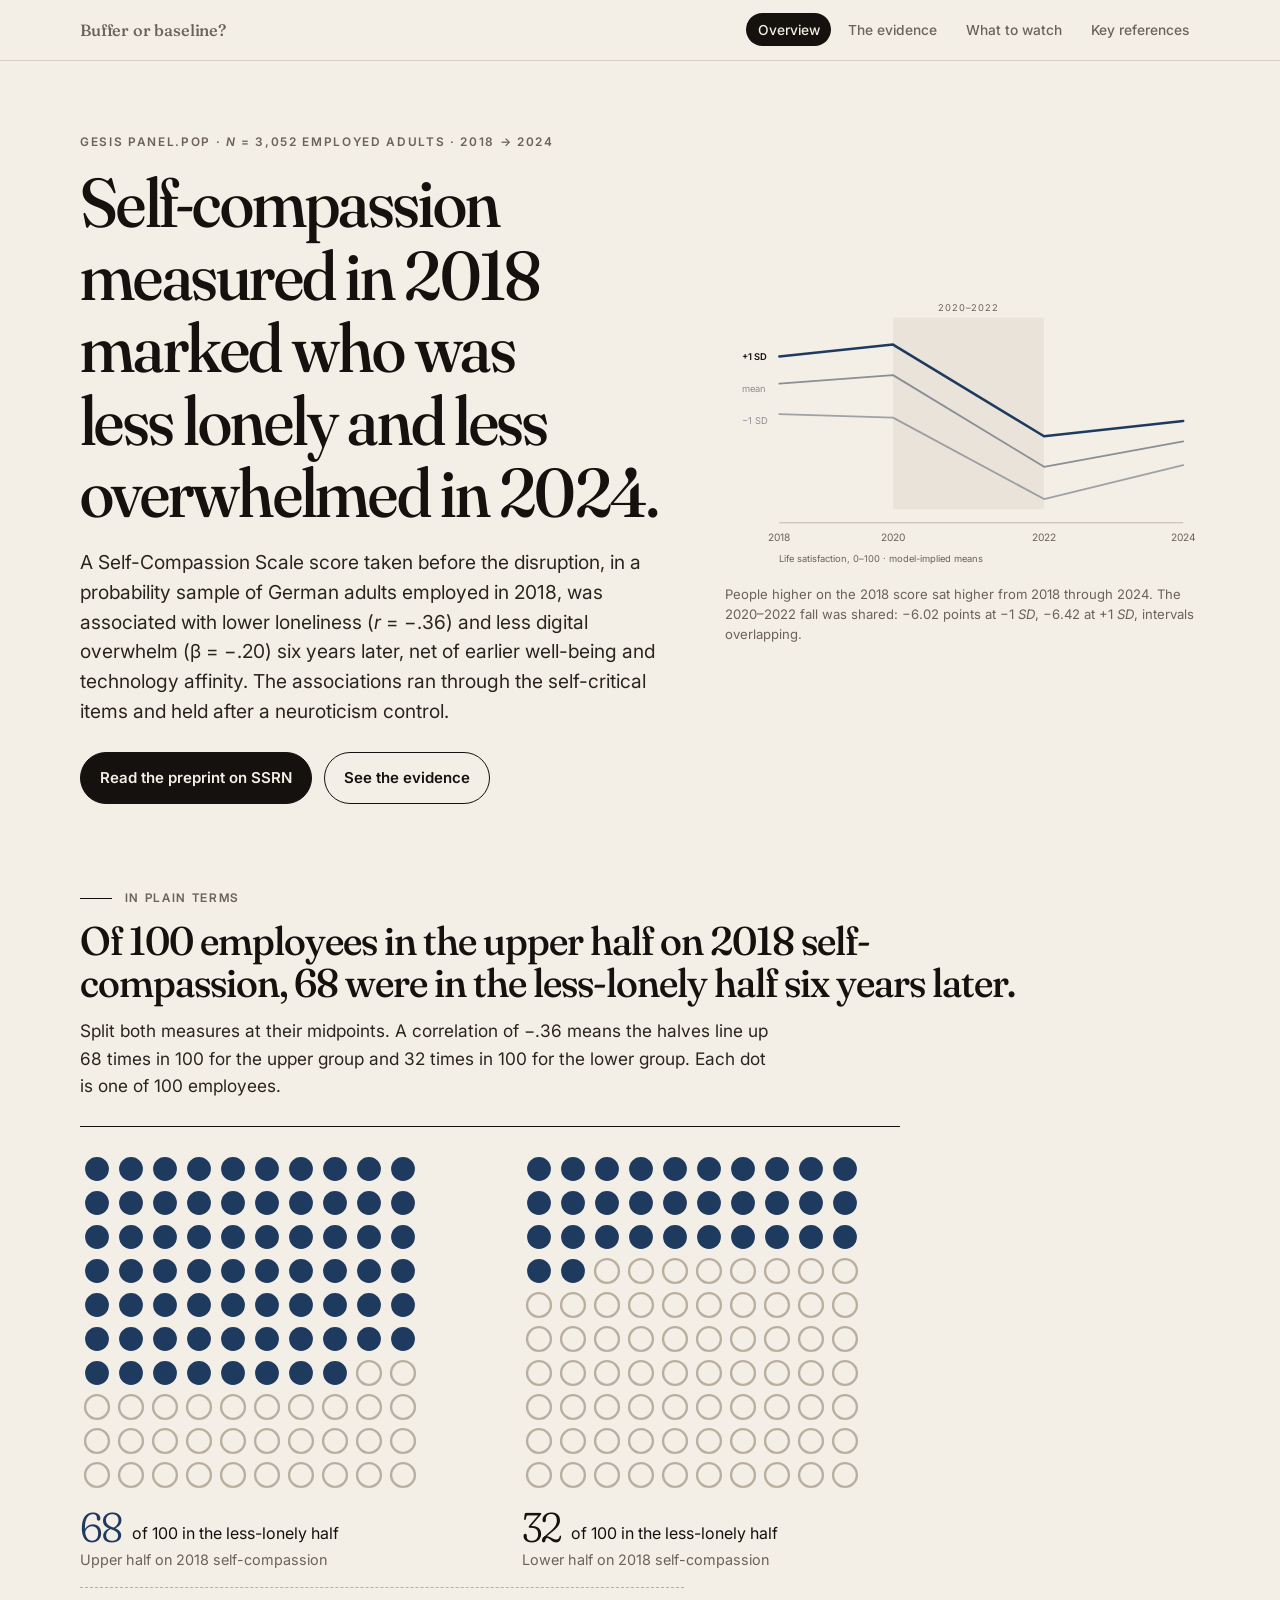
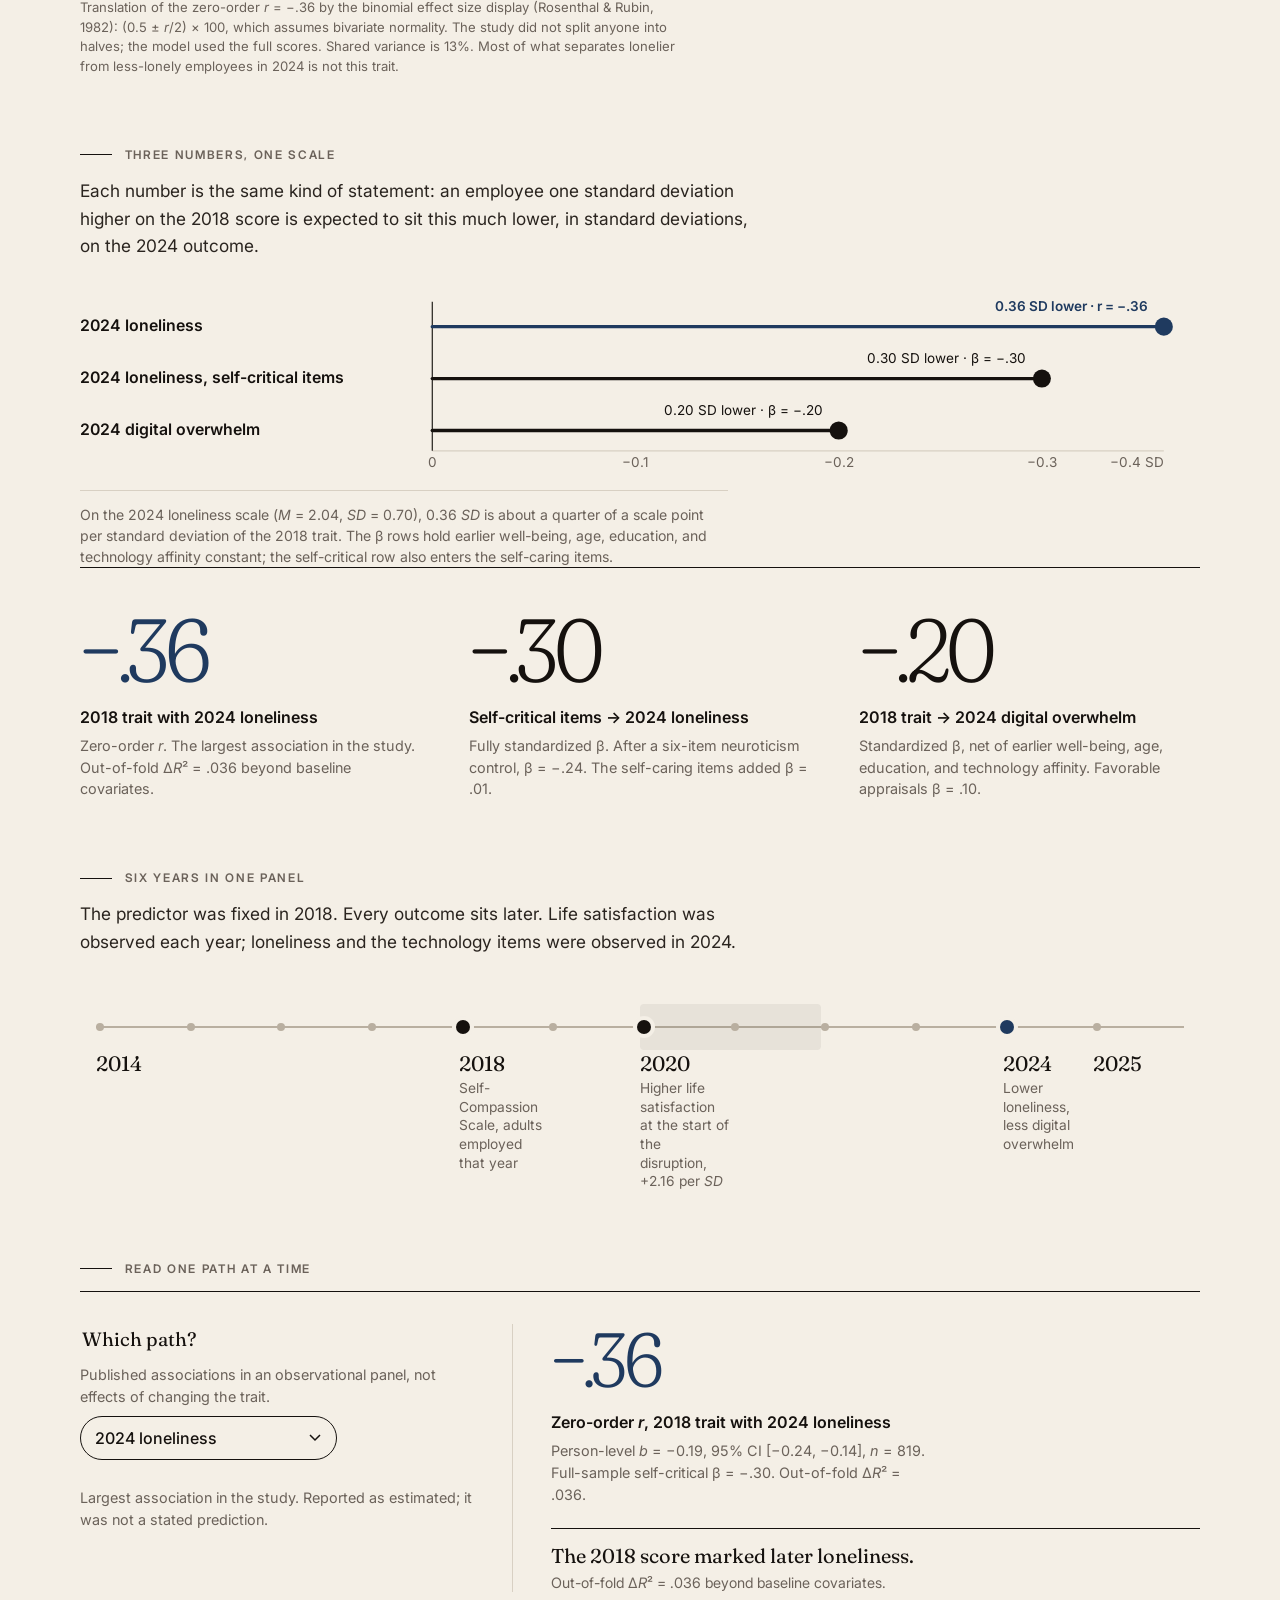
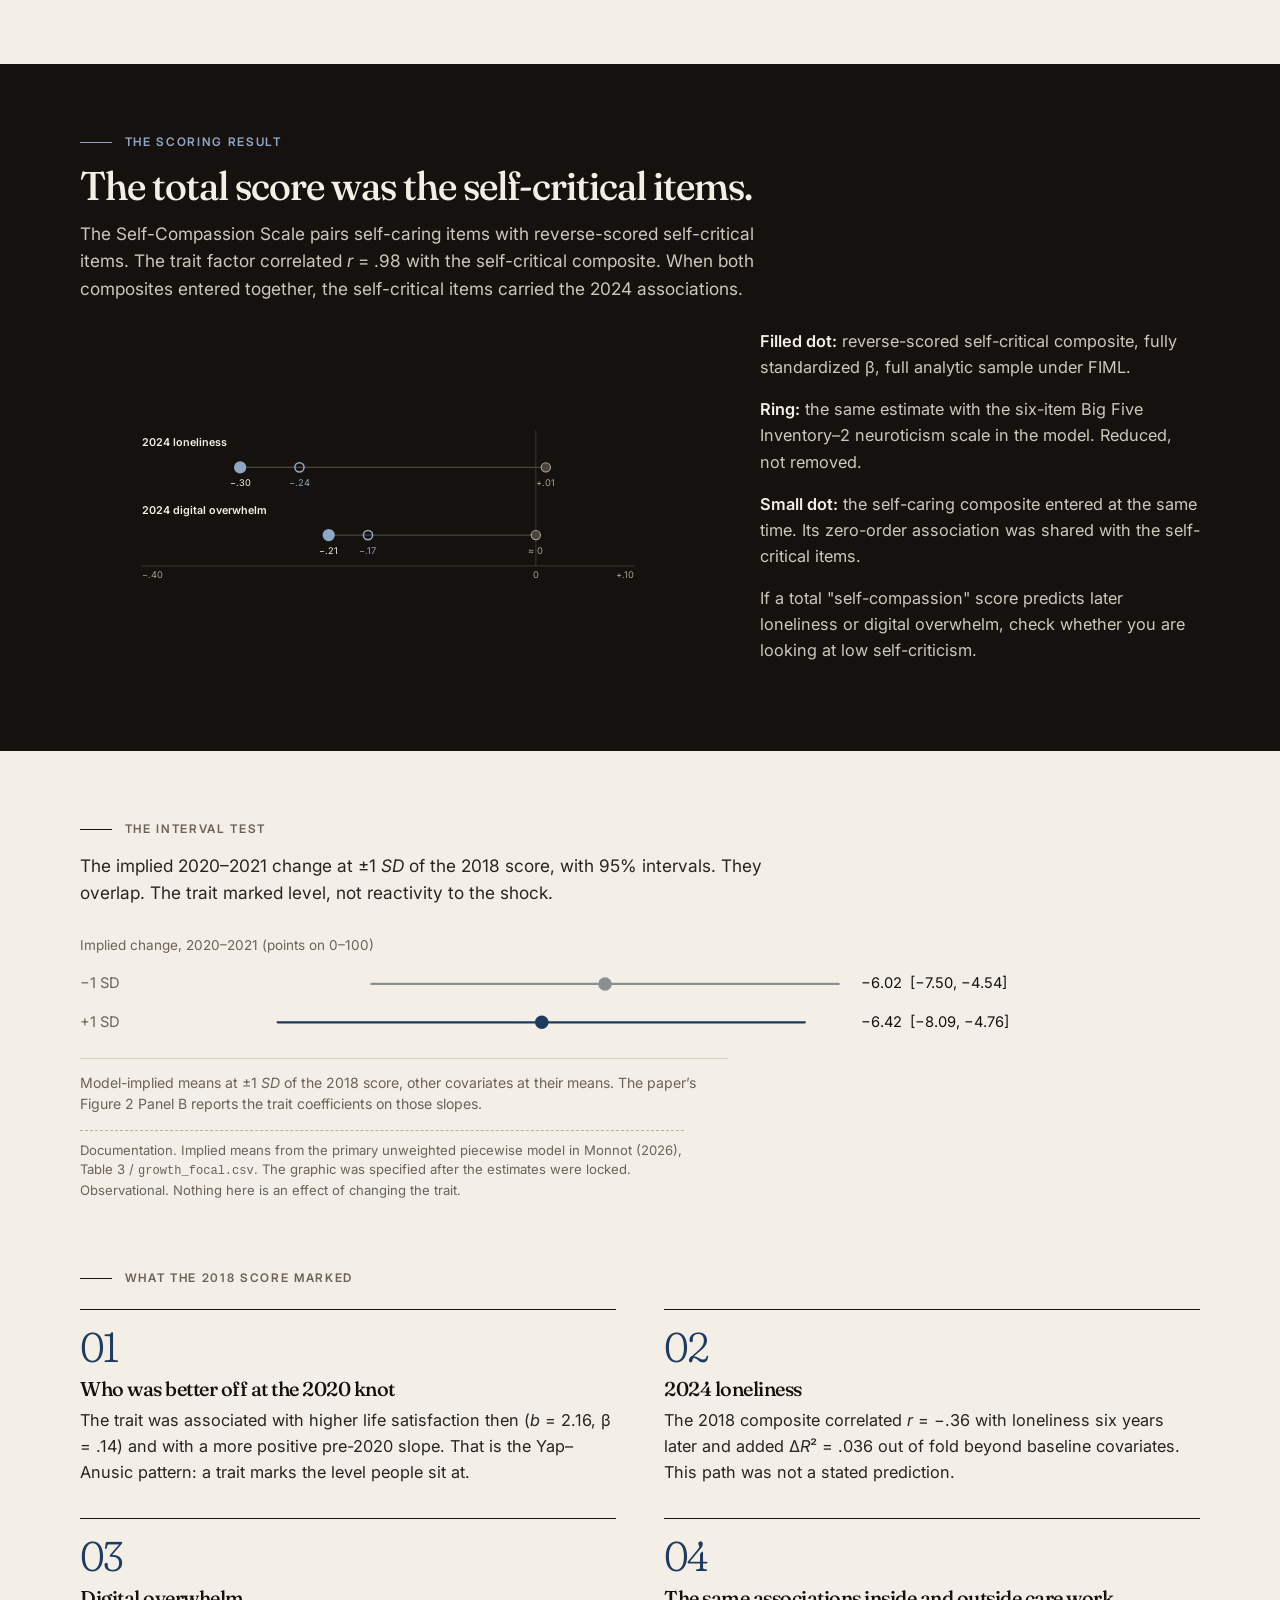
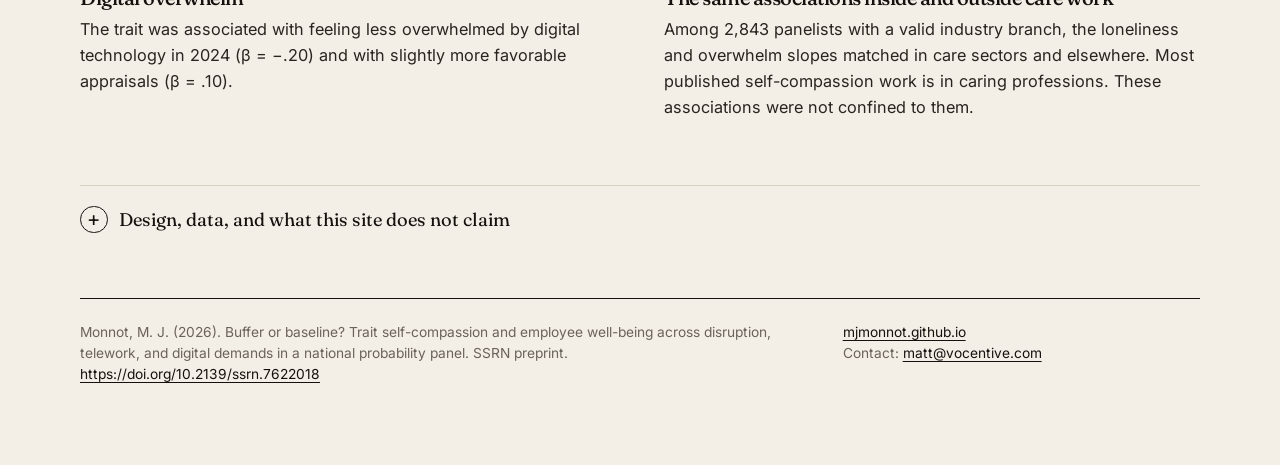
==== index.html @ 74c9c0d2 "Lay-audience coefficient block: BESD icon arrays (68/32) and expected-shift strip; mirror on LinkedI" ====
<!DOCTYPE html>
<html lang="en">
<head>
  <meta charset="utf-8">
  <meta name="viewport" content="width=device-width, initial-scale=1">
  <title>Buffer or baseline? Self-compassion in a national probability panel</title>
  <meta name="description" content="Self-compassion measured in 2018 marked lower loneliness and less digital overwhelm in 2024, carried by the self-critical items. Companion to Monnot (2026), SSRN.">
  <link rel="canonical" href="https://mjmonnot.github.io/buffer-or-baseline/">
  <meta property="og:title" content="Buffer or baseline? Self-compassion in a national probability panel">
  <meta property="og:description" content="Self-compassion measured in 2018 marked who was less lonely and less overwhelmed in 2024. N = 3,052 employed adults in the GESIS Panel.pop.">
  <meta property="og:type" content="website">
  <meta property="og:url" content="https://mjmonnot.github.io/buffer-or-baseline/">
  <meta property="og:image" content="https://mjmonnot.github.io/buffer-or-baseline/linkedin/explainer.png">
  <link rel="preconnect" href="https://fonts.googleapis.com">
  <link rel="preconnect" href="https://fonts.gstatic.com" crossorigin>
  <link href="https://fonts.googleapis.com/css2?family=Fraunces:ital,opsz,wght,SOFT,WONK@0,9..144,300..700,0..100,0..1;1,9..144,300..700,0..100,0..1&family=Inter:wght@400;500;600&display=swap" rel="stylesheet">
  <link rel="stylesheet" href="style.css">
  <script>document.documentElement.classList.add("js");</script>
</head>
<body>
<nav class="site-nav" aria-label="Site">
  <ul>
    <li class="brand"><a href="index.html">Buffer or baseline?</a></li>
    <li><a href="index.html" aria-current="page">Overview</a></li>
    <li><a href="evidence.html">The evidence</a></li>
    <li><a href="playbook.html">What to watch</a></li>
    <li><a href="references.html">Key references</a></li>
  </ul>
</nav>

<main>
  <header class="hero wrap">
    <div class="reveal">
      <p class="kicker">GESIS Panel.pop · <em>N</em> = 3,052 employed adults · 2018 → 2024</p>
      <h1>Self-compassion measured in 2018 marked who was less lonely and less overwhelmed in 2024.</h1>
      <p class="dek">A Self-Compassion Scale score taken before the disruption, in a probability sample of German adults employed in 2018, was associated with lower loneliness (<em>r</em> = −.36) and less digital overwhelm (β = −.20) six years later, net of earlier well-being and technology affinity. The associations ran through the self-critical items and held after a neuroticism control.</p>
      <div class="hero-actions">
        <a class="btn primary" href="https://papers.ssrn.com/sol3/papers.cfm?abstract_id=7622018">Read the preprint on SSRN</a>
        <a class="btn ghost" href="evidence.html">See the evidence</a>
      </div>
    </div>

    <figure class="hero-figure reveal">
      <svg class="draw" viewBox="0 0 560 330" role="img" aria-label="Life satisfaction from 2018 to 2024 at plus one SD, the mean, and minus one SD of the 2018 trait. The three paths stay apart and move together.">
        <rect x="198" y="30" width="178" height="226" fill="#15110e" opacity="0.05" rx="3"/>
        <text x="287" y="22" text-anchor="middle" font-size="11" fill="#6b625a" font-family="Inter, sans-serif" letter-spacing="1">2020–2022</text>
        <text x="20" y="80" font-size="11" fill="#15110e" font-family="Inter, sans-serif" font-weight="600">+1 SD</text>
        <text x="20" y="118" font-size="11" fill="#8a8f94" font-family="Inter, sans-serif">mean</text>
        <text x="20" y="156" font-size="11" fill="#8a8f94" font-family="Inter, sans-serif">−1 SD</text>
        <path class="trace" d="M64 76 L198 62 L376 170 L540 152" fill="none" stroke="#1f3a5f" stroke-width="3" stroke-linecap="round" stroke-linejoin="round"/>
        <path class="trace" d="M64 108 L198 98 L376 206 L540 176" fill="none" stroke="#8a8f94" stroke-width="2.2" stroke-linecap="round" stroke-linejoin="round"/>
        <path class="trace" d="M64 144 L198 148 L376 244 L540 204" fill="none" stroke="#8a8f94" stroke-width="2.2" stroke-linecap="round" stroke-linejoin="round" opacity="0.8"/>
        <line x1="64" x2="540" y1="272" y2="272" stroke="#b9afa0" stroke-width="1"/>
        <g font-size="12" fill="#6b625a" font-family="Inter, sans-serif" text-anchor="middle">
          <text x="64" y="294">2018</text>
          <text x="198" y="294">2020</text>
          <text x="376" y="294">2022</text>
          <text x="540" y="294">2024</text>
        </g>
        <text x="64" y="318" font-size="11" fill="#6b625a" font-family="Inter, sans-serif">Life satisfaction, 0–100 · model-implied means</text>
      </svg>
      <figcaption>People higher on the 2018 score sat higher from 2018 through 2024. The 2020–2022 fall was shared: −6.02 points at −1 <em>SD</em>, −6.42 at +1 <em>SD</em>, intervals overlapping.</figcaption>
    </figure>
  </header>

  <section class="wrap" aria-labelledby="plain">
    <h2 class="section-label" id="plain">In plain terms</h2>
    <h2>Of 100 employees in the upper half on 2018 self-compassion, 68 were in the less-lonely half six years later.</h2>
    <p class="section-intro">Split both measures at their midpoints. A correlation of −.36 means the halves line up 68 times in 100 for the upper group and 32 times in 100 for the lower group. Each dot is one of 100 employees.</p>
    <div class="arrays reveal">
      <figure class="icon-figure">
        <div class="icon-array" data-filled="68" data-label="upper half on 2018 self-compassion" role="img" aria-label="100 dots, 68 filled: of 100 employees in the upper half on 2018 self-compassion, 68 were in the less-lonely half in 2024."></div>
        <figcaption><span class="count held">68</span> of 100 in the less-lonely half<br><span class="who">Upper half on 2018 self-compassion</span></figcaption>
      </figure>
      <figure class="icon-figure">
        <div class="icon-array" data-filled="32" data-label="lower half on 2018 self-compassion" role="img" aria-label="100 dots, 32 filled: of 100 employees in the lower half on 2018 self-compassion, 32 were in the less-lonely half in 2024."></div>
        <figcaption><span class="count">32</span> of 100 in the less-lonely half<br><span class="who">Lower half on 2018 self-compassion</span></figcaption>
      </figure>
      <noscript><p class="section-intro">Upper half: 68 of 100 in the less-lonely half. Lower half: 32 of 100.</p></noscript>
    </div>
    <p class="doc-box">Translation of the zero-order <em>r</em> = −.36 by the binomial effect size display (Rosenthal &amp; Rubin, 1982): (0.5 ± <em>r</em>/2) × 100, which assumes bivariate normality. The study did not split anyone into halves; the model used the full scores. Shared variance is 13%. Most of what separates lonelier from less-lonely employees in 2024 is not this trait.</p>
  </section>

  <section class="wrap" aria-labelledby="glance">
    <h2 class="section-label" id="glance">Three numbers, one scale</h2>
    <p class="section-intro">Each number is the same kind of statement: an employee one standard deviation higher on the 2018 score is expected to sit this much lower, in standard deviations, on the 2024 outcome.</p>
    <figure class="drawn shift reveal">
      <svg viewBox="0 0 992 170" role="img" aria-label="Expected shift in the 2024 outcome per one standard deviation higher on the 2018 score. Loneliness 0.36 SD lower; loneliness via self-critical items 0.30 SD lower; digital overwhelm 0.20 SD lower.">
        <g font-family="Inter, sans-serif" font-size="12" fill="#6b625a">
          <text x="312" y="160" text-anchor="middle">0</text>
          <text x="492" y="160" text-anchor="middle">−0.1</text>
          <text x="672" y="160" text-anchor="middle">−0.2</text>
          <text x="852" y="160" text-anchor="middle">−0.3</text>
          <text x="960" y="160" text-anchor="end">−0.4 SD</text>
        </g>
        <line x1="312" x2="960" y1="146" y2="146" stroke="#d8d0c3" stroke-width="1"/>
        <line x1="312" x2="312" y1="14" y2="146" stroke="#15110e" stroke-width="1"/>

        <text x="0" y="40" font-family="Inter, sans-serif" font-size="14" fill="#15110e" font-weight="600">2024 loneliness</text>
        <line x1="312" x2="960" y1="36" y2="36" stroke="#1f3a5f" stroke-width="3" stroke-linecap="round"/>
        <circle cx="960" cy="36" r="8" fill="#1f3a5f"/>
        <text x="946" y="22" text-anchor="end" font-family="Inter, sans-serif" font-size="12" fill="#1f3a5f" font-weight="600">0.36 SD lower · r = −.36</text>

        <text x="0" y="86" font-family="Inter, sans-serif" font-size="14" fill="#15110e" font-weight="600">2024 loneliness, self-critical items</text>
        <line x1="312" x2="852" y1="82" y2="82" stroke="#15110e" stroke-width="3" stroke-linecap="round"/>
        <circle cx="852" cy="82" r="8" fill="#15110e"/>
        <text x="838" y="68" text-anchor="end" font-family="Inter, sans-serif" font-size="12" fill="#15110e">0.30 SD lower · β = −.30</text>

        <text x="0" y="132" font-family="Inter, sans-serif" font-size="14" fill="#15110e" font-weight="600">2024 digital overwhelm</text>
        <line x1="312" x2="672" y1="128" y2="128" stroke="#15110e" stroke-width="3" stroke-linecap="round"/>
        <circle cx="672" cy="128" r="8" fill="#15110e"/>
        <text x="658" y="114" text-anchor="end" font-family="Inter, sans-serif" font-size="12" fill="#15110e">0.20 SD lower · β = −.20</text>
      </svg>
      <figcaption>On the 2024 loneliness scale (<em>M</em> = 2.04, <em>SD</em> = 0.70), 0.36 <em>SD</em> is about a quarter of a scale point per standard deviation of the 2018 trait. The β rows hold earlier well-being, age, education, and technology affinity constant; the self-critical row also enters the self-caring items.</figcaption>
    </figure>
    <div class="numbers">
      <div class="reveal">
        <span class="big held">−.36</span>
        <span class="number-label">2018 trait with 2024 loneliness</span>
        <span class="number-sub">Zero-order <em>r</em>. The largest association in the study. Out-of-fold Δ<em>R</em>² = .036 beyond baseline covariates.</span>
      </div>
      <div class="reveal">
        <span class="big">−.30</span>
        <span class="number-label">Self-critical items → 2024 loneliness</span>
        <span class="number-sub">Fully standardized β. After a six-item neuroticism control, β = −.24. The self-caring items added β = .01.</span>
      </div>
      <div class="reveal">
        <span class="big">−.20</span>
        <span class="number-label">2018 trait → 2024 digital overwhelm</span>
        <span class="number-sub">Standardized β, net of earlier well-being, age, education, and technology affinity. Favorable appraisals β = .10.</span>
      </div>
    </div>
  </section>

  <section class="wrap" aria-labelledby="when">
    <h2 class="section-label" id="when">Six years in one panel</h2>
    <p class="section-intro">The predictor was fixed in 2018. Every outcome sits later. Life satisfaction was observed each year; loneliness and the technology items were observed in 2024.</p>
    <div class="timeline reveal">
      <div class="timeline-track"><span class="band" aria-hidden="true"></span></div>
      <div class="timeline-marks">
        <div class="mark"><span class="yr sans">2014</span></div>
        <div class="mark"></div>
        <div class="mark"></div>
        <div class="mark"></div>
        <div class="mark key"><span class="yr">2018</span><span class="what">Self-Compassion Scale, adults employed that year</span></div>
        <div class="mark"></div>
        <div class="mark key"><span class="yr">2020</span><span class="what">Higher life satisfaction at the start of the disruption, +2.16 per <em>SD</em></span></div>
        <div class="mark"></div>
        <div class="mark"></div>
        <div class="mark"></div>
        <div class="mark key held"><span class="yr">2024</span><span class="what">Lower loneliness, less digital overwhelm</span></div>
        <div class="mark"><span class="yr sans">2025</span></div>
      </div>
    </div>
  </section>

  <section class="wrap" aria-labelledby="explorer">
    <h2 class="section-label" id="explorer">Read one path at a time</h2>
    <div class="calc">
      <div class="reveal">
        <fieldset>
          <legend>Which path?</legend>
          <label class="control-note" for="path-select">Published associations in an observational panel, not effects of changing the trait.</label>
          <select id="path-select" aria-label="Path">
            <option value="lone" selected>2024 loneliness</option>
            <option value="over">2024 digital overwhelm</option>
            <option value="level">2020 life-satisfaction level</option>
          </select>
          <p class="control-note" id="path-note">Largest association in the study. Reported as estimated; it was not a stated prediction.</p>
        </fieldset>
      </div>
      <div class="results reveal">
        <span class="big held" id="path-value">−.36</span>
        <span class="number-label" id="path-label">Zero-order <em>r</em>, 2018 trait with 2024 loneliness</span>
        <span class="number-sub" id="path-sub">Person-level <em>b</em> = −0.19, 95% CI [−0.24, −0.14], <em>n</em> = 819. Full-sample self-critical β = −.30. Out-of-fold Δ<em>R</em>² = .036.</span>
        <div class="note-line">
          <p id="path-verdict">The 2018 score marked later loneliness.</p>
          <p class="note-sub" id="path-bf">Out-of-fold Δ<em>R</em>² = .036 beyond baseline covariates.</p>
        </div>
      </div>
    </div>
  </section>

  <section class="inverted" aria-labelledby="scoring">
    <div class="wrap">
      <h2 class="section-label" id="scoring">The scoring result</h2>
      <h2>The total score was the self-critical items.</h2>
      <p class="section-intro">The Self-Compassion Scale pairs self-caring items with reverse-scored self-critical items. The trait factor correlated <em>r</em> = .98 with the self-critical composite. When both composites entered together, the self-critical items carried the 2024 associations.</p>
      <div class="compare">
        <svg class="reveal" viewBox="0 0 800 230" role="img" aria-label="Dot plot. For 2024 loneliness, the self-critical composite is at minus point three zero and the self-caring composite at plus point zero one. For digital overwhelm, self-critical is at minus point two one and self-caring near zero. Neuroticism-adjusted estimates are minus point two four and minus point one seven.">
          <g font-family="Inter, sans-serif" font-size="12" fill="#a89f93">
            <text x="80" y="212">−.40</text>
            <text x="592" y="212" text-anchor="middle">0</text>
            <text x="720" y="212" text-anchor="end">+.10</text>
          </g>
          <line x1="592" x2="592" y1="20" y2="196" stroke="#4a443d" stroke-width="1"/>
          <line x1="80" x2="720" y1="196" y2="196" stroke="#4a443d" stroke-width="1"/>

          <text x="80" y="40" font-family="Inter, sans-serif" font-size="14" fill="#f4efe6" font-weight="600">2024 loneliness</text>
          <line x1="208" x2="605" y1="68" y2="68" stroke="#4a443d" stroke-width="1.5"/>
          <circle cx="285" cy="68" r="6" fill="none" stroke="#8fa6c4" stroke-width="2"/>
          <circle cx="208" cy="68" r="8" fill="#8fa6c4"/>
          <circle cx="605" cy="68" r="6" fill="#4a443d" stroke="#a89f93" stroke-width="1.5"/>
          <text x="208" y="92" text-anchor="middle" font-family="Inter, sans-serif" font-size="12" fill="#f4efe6">−.30</text>
          <text x="285" y="92" text-anchor="middle" font-family="Inter, sans-serif" font-size="12" fill="#8fa6c4">−.24</text>
          <text x="605" y="92" text-anchor="middle" font-family="Inter, sans-serif" font-size="12" fill="#a89f93">+.01</text>

          <text x="80" y="128" font-family="Inter, sans-serif" font-size="14" fill="#f4efe6" font-weight="600">2024 digital overwhelm</text>
          <line x1="323" x2="592" y1="156" y2="156" stroke="#4a443d" stroke-width="1.5"/>
          <circle cx="374" cy="156" r="6" fill="none" stroke="#8fa6c4" stroke-width="2"/>
          <circle cx="323" cy="156" r="8" fill="#8fa6c4"/>
          <circle cx="592" cy="156" r="6" fill="#4a443d" stroke="#a89f93" stroke-width="1.5"/>
          <text x="323" y="180" text-anchor="middle" font-family="Inter, sans-serif" font-size="12" fill="#f4efe6">−.21</text>
          <text x="374" y="180" text-anchor="middle" font-family="Inter, sans-serif" font-size="12" fill="#8fa6c4">−.17</text>
          <text x="592" y="180" text-anchor="middle" font-family="Inter, sans-serif" font-size="12" fill="#a89f93">≈ 0</text>
        </svg>
        <div class="side reveal">
          <p><strong>Filled dot:</strong> reverse-scored self-critical composite, fully standardized β, full analytic sample under FIML.</p>
          <p><strong>Ring:</strong> the same estimate with the six-item Big Five Inventory–2 neuroticism scale in the model. Reduced, not removed.</p>
          <p><strong>Small dot:</strong> the self-caring composite entered at the same time. Its zero-order association was shared with the self-critical items.</p>
          <p>If a total "self-compassion" score predicts later loneliness or digital overwhelm, check whether you are looking at low self-criticism.</p>
        </div>
      </div>
    </div>
  </section>

  <section class="wrap" aria-labelledby="fig2">
    <h2 class="section-label" id="fig2">The interval test</h2>
    <p class="section-intro">The implied 2020–2021 change at ±1 <em>SD</em> of the 2018 score, with 95% intervals. They overlap. The trait marked level, not reactivity to the shock.</p>
    <figure class="drawn reveal">
      <svg viewBox="0 0 992 100" role="img" aria-label="Implied 2020 to 2021 change with 95 percent intervals at minus and plus one SD. The intervals overlap.">
        <text x="0" y="16" font-size="12" fill="#6b625a" font-family="Inter, sans-serif">Implied change, 2020–2021 (points on 0–100)</text>
        <text x="0" y="50" font-size="13" fill="#6b625a" font-family="Inter, sans-serif">−1 SD</text>
        <line x1="258" x2="672" y1="46" y2="46" stroke="#8a8f94" stroke-width="2" stroke-linecap="round"/>
        <circle cx="465" cy="46" r="6" fill="#8a8f94"/>
        <text x="692" y="50" font-size="13" fill="#15110e" font-family="Inter, sans-serif">−6.02 &nbsp;[−7.50, −4.54]</text>
        <text x="0" y="84" font-size="13" fill="#6b625a" font-family="Inter, sans-serif">+1 SD</text>
        <line x1="175" x2="642" y1="80" y2="80" stroke="#1f3a5f" stroke-width="2" stroke-linecap="round"/>
        <circle cx="409" cy="80" r="6" fill="#1f3a5f"/>
        <text x="692" y="84" font-size="13" fill="#15110e" font-family="Inter, sans-serif">−6.42 &nbsp;[−8.09, −4.76]</text>
      </svg>
      <figcaption>Model-implied means at ±1 <em>SD</em> of the 2018 score, other covariates at their means. The paper’s Figure 2 Panel B reports the trait coefficients on those slopes.</figcaption>
    </figure>
    <p class="doc-box">Documentation. Implied means from the primary unweighted piecewise model in Monnot (2026), Table 3 / <code>growth_focal.csv</code>. The graphic was specified after the estimates were locked. Observational. Nothing here is an effect of changing the trait.</p>
  </section>

  <section class="wrap" aria-labelledby="found">
    <h2 class="section-label" id="found">What the 2018 score marked</h2>
    <div class="found">
      <article class="reveal">
        <span class="ordinal">01</span>
        <h3>Who was better off at the 2020 knot</h3>
        <p>The trait was associated with higher life satisfaction then (<em>b</em> = 2.16, β = .14) and with a more positive pre-2020 slope. That is the Yap–Anusic pattern: a trait marks the level people sit at.</p>
      </article>
      <article class="reveal">
        <span class="ordinal">02</span>
        <h3>2024 loneliness</h3>
        <p>The 2018 composite correlated <em>r</em> = −.36 with loneliness six years later and added Δ<em>R</em>² = .036 out of fold beyond baseline covariates. This path was not a stated prediction.</p>
      </article>
      <article class="reveal">
        <span class="ordinal">03</span>
        <h3>Digital overwhelm</h3>
        <p>The trait was associated with feeling less overwhelmed by digital technology in 2024 (β = −.20) and with slightly more favorable appraisals (β = .10).</p>
      </article>
      <article class="reveal">
        <span class="ordinal">04</span>
        <h3>The same associations inside and outside care work</h3>
        <p>Among 2,843 panelists with a valid industry branch, the loneliness and overwhelm slopes matched in care sectors and elsewhere. Most published self-compassion work is in caring professions. These associations were not confined to them.</p>
      </article>
    </div>
  </section>

  <div class="wrap">
    <details class="model-notes">
      <summary>Design, data, and what this site does not claim</summary>
      <ul>
        <li>GESIS Panel.pop Standard Edition, ZA5665, Version 62.0.0. Probability-based mixed-mode panel of German-speaking adults. Secondary analysis under a scientific-use agreement that prohibits redistribution of microdata. No respondent-level data are hosted here; every number is a published aggregate.</li>
        <li>Analytic sample: adults employed in 2018 with a 2018 Self-Compassion Scale–Short Form score, <em>N</em> = 3,052. Piecewise growth, random-slope multilevel, and multivariate outcome models under full-information maximum likelihood. Bayes factors and repeated nested cross-validation were added at the reporting stage.</li>
        <li>The design is observational. Self-compassion was not manipulated. Language of resources and buffering names the hypothesized mechanism, not an established one.</li>
        <li>The sample is more educated than the German population, as an employed subsample would be, and it covers one country’s disruption and telework mandates. Migration background and ethnicity were not modeled.</li>
        <li>Life satisfaction changed response format in 2021; loneliness anchors changed between 2020 and 2024. Those magnitudes are not interchangeable.</li>
        <li>No intervention is evaluated. Whether reducing self-criticism would change later loneliness or digital overwhelm has not been tested.</li>
      </ul>
    </details>

    <footer>
      <p>Monnot, M. J. (2026). Buffer or baseline? Trait self-compassion and employee well-being across disruption, telework, and digital demands in a national probability panel. SSRN preprint. <a href="https://doi.org/10.2139/ssrn.7622018">https://doi.org/10.2139/ssrn.7622018</a></p>
      <p><a href="https://mjmonnot.github.io/">mjmonnot.github.io</a><br>Contact: <a href="mailto:matt@vocentive.com">matt@vocentive.com</a></p>
    </footer>
  </div>
</main>
<script src="app.js"></script>
</body>
</html>
---- style.css ----
:root {
  --paper: #f4efe6;
  --paper-2: #ebe4d7;
  --ink: #15110e;
  --ink-2: #2a241f;
  --muted: #6b625a;
  --rule: #d8d0c3;
  --rule-strong: #b9afa0;
  --navy: #1f3a5f;
  --navy-soft: #8fa6c4;
  --grey: #8a8f94;
  --wrap: 1120px;
  --display: "Fraunces", "Source Serif 4", Georgia, serif;
  --ui: "Inter", "Source Sans 3", system-ui, sans-serif;
}

* { box-sizing: border-box; }

html { scroll-behavior: smooth; }

body {
  margin: 0;
  background: var(--paper);
  color: var(--ink);
  font-family: var(--ui);
  font-size: 1.02rem;
  line-height: 1.6;
  -webkit-font-smoothing: antialiased;
}

a { color: inherit; text-decoration-thickness: 1px; text-underline-offset: 3px; }

em { font-style: italic; }
code { font-family: ui-monospace, "Cascadia Mono", Consolas, monospace; font-size: 0.92em; }

main { padding: 0 0 5rem; }

.wrap {
  width: min(var(--wrap), calc(100% - 2.8rem));
  margin: 0 auto;
}

/* ---------- navigation ---------- */

.site-nav {
  position: sticky;
  top: 0;
  z-index: 10;
  background: rgba(244, 239, 230, 0.86);
  backdrop-filter: blur(10px);
  -webkit-backdrop-filter: blur(10px);
  border-bottom: 1px solid var(--rule);
}

.site-nav ul {
  width: min(var(--wrap), calc(100% - 2.8rem));
  margin: 0 auto;
  padding: 0.75rem 0;
  list-style: none;
  display: flex;
  flex-wrap: wrap;
  align-items: center;
  gap: 0.2rem 0.4rem;
  font-size: 0.86rem;
}

.site-nav li.brand {
  margin-right: auto;
  font-family: var(--display);
  font-variation-settings: "opsz" 14, "SOFT" 30;
  font-weight: 600;
  font-size: 1.02rem;
  letter-spacing: -0.01em;
}

.site-nav li.brand a { text-decoration: none; padding: 0.3rem 0; }

.site-nav a {
  display: block;
  padding: 0.35rem 0.7rem;
  color: var(--muted);
  text-decoration: none;
  font-weight: 500;
  border-radius: 999px;
  transition: color 0.2s, background 0.2s;
}

.site-nav a:hover { color: var(--ink); background: var(--paper-2); }
.site-nav a[aria-current="page"] { color: var(--paper); background: var(--ink); }

/* ---------- type ---------- */

.kicker {
  font-size: 0.74rem;
  font-weight: 600;
  letter-spacing: 0.14em;
  text-transform: uppercase;
  color: var(--muted);
  margin: 0 0 0.9rem;
}

h1, h2, h3 {
  font-family: var(--display);
  color: var(--ink);
  line-height: 1.05;
  letter-spacing: -0.025em;
  font-weight: 500;
  margin: 0;
}

h1 {
  font-size: clamp(2.4rem, 5.4vw, 4.4rem);
  font-variation-settings: "opsz" 144, "SOFT" 40, "WONK" 1;
  margin: 0 0 1.2rem;
  text-wrap: balance;
}

h2 {
  font-size: clamp(1.7rem, 3.2vw, 2.5rem);
  font-variation-settings: "opsz" 72, "SOFT" 30;
  margin: 0 0 0.8rem;
  text-wrap: balance;
}

h3 {
  font-size: 1.25rem;
  font-variation-settings: "opsz" 24, "SOFT" 20;
  line-height: 1.2;
  margin: 0 0 0.4rem;
}

.dek {
  font-size: clamp(1.08rem, 1.5vw, 1.25rem);
  line-height: 1.55;
  color: var(--ink-2);
  max-width: 36em;
  margin: 0 0 1.4rem;
}

.rule {
  height: 1px;
  width: 4.2rem;
  background: var(--ink);
  border: 0;
  margin: 0 0 1.4rem;
}

.section-label {
  font-family: var(--ui);
  font-size: 0.74rem;
  font-weight: 600;
  letter-spacing: 0.14em;
  text-transform: uppercase;
  color: var(--muted);
  margin: 0 0 1rem;
  display: flex;
  align-items: center;
  gap: 0.8rem;
  letter-spacing: 0.14em;
}

.section-label::before {
  content: "";
  width: 2rem;
  height: 1px;
  background: var(--ink);
}

.section-intro {
  max-width: 40em;
  margin: 0 0 1.6rem;
  font-size: 1.08rem;
  color: var(--ink-2);
}

section { padding: 4.5rem 0 0; }

/* ---------- masthead (secondary pages) ---------- */

.masthead { padding: 4rem 0 1rem; }

/* ---------- hero (overview) ---------- */

.hero {
  padding: 4.5rem 0 1rem;
  display: grid;
  grid-template-columns: minmax(0, 11fr) minmax(0, 9fr);
  gap: 3rem 4rem;
  align-items: center;
}

@media (max-width: 900px) {
  .hero { grid-template-columns: 1fr; gap: 2.4rem; padding-top: 3rem; }
}

.hero .dek { margin-bottom: 1.6rem; }

.hero-actions { display: flex; flex-wrap: wrap; gap: 0.7rem; align-items: center; }

.btn {
  display: inline-flex;
  align-items: center;
  gap: 0.5rem;
  padding: 0.8rem 1.2rem;
  border-radius: 999px;
  font-weight: 600;
  font-size: 0.94rem;
  text-decoration: none;
  border: 1px solid var(--ink);
  transition: transform 0.2s, background 0.2s, color 0.2s;
}

.btn.primary { background: var(--ink); color: var(--paper); }
.btn.primary:hover { background: var(--navy); border-color: var(--navy); color: #fff; }
.btn.ghost { color: var(--ink); background: transparent; }
.btn.ghost:hover { background: var(--paper-2); }
.btn:hover { transform: translateY(-1px); }

.hero-figure {
  margin: 0;
  position: relative;
}

.hero-figure svg {
  width: 100%;
  height: auto;
  display: block;
  overflow: visible;
}

.hero-figure figcaption {
  font-size: 0.82rem;
  color: var(--muted);
  margin-top: 0.8rem;
  line-height: 1.5;
}

.sans { font-family: var(--ui); }

/* path draw-on */
.draw path.trace {
  stroke-dasharray: 1400;
  stroke-dashoffset: 1400;
}

.in .draw path.trace {
  animation: draw 1.6s cubic-bezier(0.2, 0.7, 0.2, 1) forwards;
}

.in .draw path.trace:nth-of-type(2) { animation-delay: 0.15s; }
.in .draw path.trace:nth-of-type(3) { animation-delay: 0.3s; }

@keyframes draw { to { stroke-dashoffset: 0; } }

/* ---------- big numbers ---------- */

.numbers {
  display: grid;
  grid-template-columns: repeat(3, 1fr);
  gap: 2rem 3rem;
  padding-top: 2.4rem;
  border-top: 1px solid var(--ink);
}

@media (max-width: 760px) { .numbers { grid-template-columns: 1fr; gap: 2rem; } }

.big {
  display: block;
  font-family: var(--display);
  font-variation-settings: "opsz" 144, "SOFT" 100;
  font-weight: 300;
  font-size: clamp(3.6rem, 7vw, 6rem);
  line-height: 0.95;
  letter-spacing: -0.05em;
  font-variant-numeric: tabular-nums;
  color: var(--ink);
}

.big.held { color: var(--navy); }

.number-label {
  display: block;
  margin-top: 0.8rem;
  font-weight: 600;
  font-size: 1rem;
}

.number-sub {
  display: block;
  margin-top: 0.3rem;
  font-size: 0.9rem;
  color: var(--muted);
  max-width: 26em;
  line-height: 1.5;
}

/* ---------- icon arrays ---------- */

.arrays {
  display: grid;
  grid-template-columns: repeat(2, minmax(0, 1fr));
  gap: 2rem 4rem;
  padding-top: 1.6rem;
  border-top: 1px solid var(--ink);
  max-width: 820px;
}

@media (max-width: 640px) { .arrays { grid-template-columns: 1fr; } }

.icon-figure { margin: 0; }

.icon-array svg {
  width: 100%;
  height: auto;
  display: block;
  max-width: 340px;
}

.icon-figure figcaption {
  margin-top: 0.9rem;
  font-size: 1rem;
  line-height: 1.45;
  border: 0;
  padding: 0;
  color: var(--ink);
}

.icon-figure .count {
  font-family: var(--display);
  font-variation-settings: "opsz" 72, "SOFT" 100;
  font-weight: 300;
  font-size: 2.6rem;
  letter-spacing: -0.04em;
  line-height: 1;
  margin-right: 0.15em;
  vertical-align: -0.08em;
}

.icon-figure .count.held { color: var(--navy); }

.icon-figure .who { color: var(--muted); font-size: 0.9rem; }

.shift { margin-bottom: 2.4rem; }

/* ---------- timeline ---------- */

.timeline {
  position: relative;
  margin-top: 2rem;
  padding: 2.4rem 0 0;
}

.timeline-track {
  position: relative;
  height: 2px;
  background: var(--rule-strong);
  margin: 0 1rem;
}

.timeline-track .band {
  position: absolute;
  top: -22px;
  bottom: -22px;
  left: 50%;
  width: 16.67%;
  background: var(--ink);
  opacity: 0.06;
  border-radius: 4px;
}

.timeline-marks {
  display: grid;
  grid-template-columns: repeat(12, 1fr);
  margin: 0 1rem;
}

.mark {
  position: relative;
  padding-top: 1.6rem;
  font-size: 0.86rem;
  color: var(--muted);
}

.mark::before {
  content: "";
  position: absolute;
  top: -5px;
  left: 0;
  width: 8px;
  height: 8px;
  border-radius: 50%;
  background: var(--rule-strong);
}

.mark.key::before {
  width: 14px;
  height: 14px;
  top: -8px;
  left: -3px;
  background: var(--ink);
  box-shadow: 0 0 0 4px var(--paper);
}

.mark.key.held::before { background: var(--navy); }

.mark .yr {
  display: block;
  font-family: var(--display);
  font-variation-settings: "opsz" 36, "SOFT" 30;
  font-size: 1.3rem;
  color: var(--ink);
  line-height: 1;
  margin-bottom: 0.3rem;
}

.mark .what { display: block; max-width: 11em; line-height: 1.35; }

@media (max-width: 760px) {
  .timeline-marks { grid-template-columns: 1fr; gap: 1.2rem; }
  .timeline-track, .timeline-track .band { display: none; }
  .mark { padding-top: 0; padding-left: 1.6rem; }
  .mark::before { top: 6px; left: 0; }
  .mark.key::before { top: 3px; left: -3px; }
}

/* ---------- explorer ---------- */

.calc {
  display: grid;
  grid-template-columns: minmax(240px, 4fr) minmax(280px, 7fr);
  gap: 2.4rem;
  align-items: start;
  padding: 2rem 0 0;
  border-top: 1px solid var(--ink);
}

@media (max-width: 720px) { .calc { grid-template-columns: 1fr; } }

fieldset { border: 0; padding: 0; margin: 0; }
legend {
  font-family: var(--display);
  font-variation-settings: "opsz" 24, "SOFT" 20;
  font-size: 1.2rem;
  margin-bottom: 0.6rem;
}

.control-note {
  font-size: 0.9rem;
  color: var(--muted);
  display: block;
  line-height: 1.5;
}

select {
  font-family: var(--ui);
  font-size: 1rem;
  font-weight: 500;
  padding: 0.7rem 2.4rem 0.7rem 0.9rem;
  border: 1px solid var(--ink);
  border-radius: 999px;
  background: var(--paper) url("data:image/svg+xml,%3Csvg xmlns='http://www.w3.org/2000/svg' width='12' height='8' viewBox='0 0 12 8'%3E%3Cpath d='M1 1l5 5 5-5' fill='none' stroke='%2315110e' stroke-width='1.5'/%3E%3C/svg%3E") no-repeat right 0.95rem center;
  appearance: none;
  -webkit-appearance: none;
  color: var(--ink);
  max-width: 100%;
  margin: 0.5rem 0 0.8rem;
  cursor: pointer;
}

.results {
  border-left: 1px solid var(--rule);
  padding-left: 2.4rem;
}

@media (max-width: 720px) {
  .results { border-left: none; padding-left: 0; border-top: 1px solid var(--rule); padding-top: 1.4rem; }
}

.results .big { font-size: clamp(3.4rem, 6vw, 5.2rem); }

.note-line {
  margin: 1.4rem 0 0;
  padding-top: 0.9rem;
  border-top: 1px solid var(--ink);
}

.note-line p {
  margin: 0;
  font-family: var(--display);
  font-variation-settings: "opsz" 24, "SOFT" 20;
  font-size: 1.25rem;
  line-height: 1.3;
}

.note-line .note-sub {
  font-family: var(--ui);
  font-size: 0.9rem;
  color: var(--muted);
  margin-top: 0.3rem;
}

/* ---------- drawn figure ---------- */

.drawn { margin: 0; max-width: 100%; }
.drawn svg { width: 100%; height: auto; display: block; overflow: visible; }
.drawn figcaption,
.paper-figure figcaption {
  font-size: 0.88rem;
  color: var(--muted);
  max-width: 46em;
  margin-top: 0.8rem;
  padding-top: 0.8rem;
  border-top: 1px solid var(--rule);
  line-height: 1.5;
}

.drawn figcaption strong,
.paper-figure figcaption strong { color: var(--ink); font-weight: 600; }

.paper-figure { margin: 0 0 2rem; }
.paper-figure img { width: 100%; height: auto; display: block; background: #fff; }

.doc-box {
  font-size: 0.82rem;
  color: var(--muted);
  max-width: 46em;
  margin: 1rem 0 0;
  padding-top: 0.6rem;
  border-top: 1px dashed var(--rule-strong);
  line-height: 1.5;
}

/* ---------- inverted section ---------- */

.inverted {
  margin-top: 4.5rem;
  background: var(--ink);
  color: var(--paper);
  padding: 4.5rem 0;
}

.inverted .section-label { color: var(--navy-soft); }
.inverted .section-label::before { background: var(--navy-soft); }
.inverted h2 { color: var(--paper); }
.inverted .section-intro { color: #cfc7bb; }
.inverted .big { color: var(--paper); }
.inverted .number-label { color: var(--paper); }
.inverted .number-sub { color: #a89f93; }

.compare {
  display: grid;
  grid-template-columns: minmax(0, 7fr) minmax(0, 5fr);
  gap: 3rem 4rem;
  align-items: center;
}

@media (max-width: 900px) { .compare { grid-template-columns: 1fr; } }

.compare svg { width: 100%; height: auto; display: block; overflow: visible; }

.compare .side p { margin: 0 0 1rem; color: #cfc7bb; line-height: 1.6; }
.compare .side p strong { color: var(--paper); font-weight: 600; }

/* ---------- found grid ---------- */

.found {
  display: grid;
  grid-template-columns: repeat(2, 1fr);
  gap: 2rem 3rem;
  padding-top: 0.5rem;
}

@media (max-width: 760px) { .found { grid-template-columns: 1fr; } }

.found article {
  border-top: 1px solid var(--ink);
  padding-top: 1.1rem;
}

.found .ordinal {
  display: block;
  font-family: var(--display);
  font-variation-settings: "opsz" 72, "SOFT" 100;
  font-weight: 300;
  font-size: 2.6rem;
  line-height: 1;
  color: var(--navy);
  margin-bottom: 0.5rem;
  letter-spacing: -0.04em;
}

.found p { margin: 0; color: var(--ink-2); line-height: 1.6; }

/* ---------- lists (secondary pages) ---------- */

.plain-list { list-style: none; padding: 0; margin: 0; max-width: 46em; }
.plain-list li { padding: 1rem 0; border-bottom: 1px solid var(--rule); line-height: 1.6; }
.plain-list li:last-child { border-bottom: none; }
.plain-list li strong { font-weight: 600; }

.ref-why { display: block; font-size: 0.92rem; color: var(--muted); margin-top: 0.3rem; }

/* ---------- notes & footer ---------- */

.model-notes {
  margin-top: 4rem;
  font-size: 0.94rem;
  color: var(--muted);
  border-top: 1px solid var(--rule);
  padding-top: 1.2rem;
}

.model-notes summary {
  font-family: var(--display);
  font-variation-settings: "opsz" 24, "SOFT" 20;
  font-size: 1.15rem;
  color: var(--ink);
  cursor: pointer;
  list-style: none;
  display: flex;
  align-items: center;
  gap: 0.7rem;
}

.model-notes summary::-webkit-details-marker { display: none; }
.model-notes summary::before {
  content: "+";
  font-family: var(--ui);
  font-size: 1.3rem;
  width: 1.6rem;
  height: 1.6rem;
  border: 1px solid var(--ink);
  border-radius: 50%;
  display: inline-flex;
  align-items: center;
  justify-content: center;
  line-height: 1;
}

.model-notes[open] summary::before { content: "−"; }
.model-notes ul { max-width: 46em; margin-top: 1rem; padding-left: 1.2rem; }
.model-notes li { margin: 0.55rem 0; line-height: 1.55; }

footer {
  margin-top: 4rem;
  padding-top: 1.4rem;
  border-top: 1px solid var(--ink);
  font-size: 0.86rem;
  color: var(--muted);
  display: grid;
  grid-template-columns: minmax(0, 2fr) minmax(0, 1fr);
  gap: 1rem 3rem;
}

@media (max-width: 760px) { footer { grid-template-columns: 1fr; } }

footer p { margin: 0; line-height: 1.55; }
footer a { color: var(--ink); }

/* ---------- reveal on scroll ---------- */

.js .reveal {
  opacity: 0;
  transform: translateY(18px);
  transition: opacity 0.7s ease, transform 0.7s cubic-bezier(0.2, 0.7, 0.2, 1);
}

.js .reveal.in { opacity: 1; transform: none; }

@media (prefers-reduced-motion: reduce) {
  html { scroll-behavior: auto; }
  .js .reveal { opacity: 1; transform: none; transition: none; }
  .draw path.trace { stroke-dasharray: none; stroke-dashoffset: 0; animation: none !important; }
  .btn:hover { transform: none; }
}
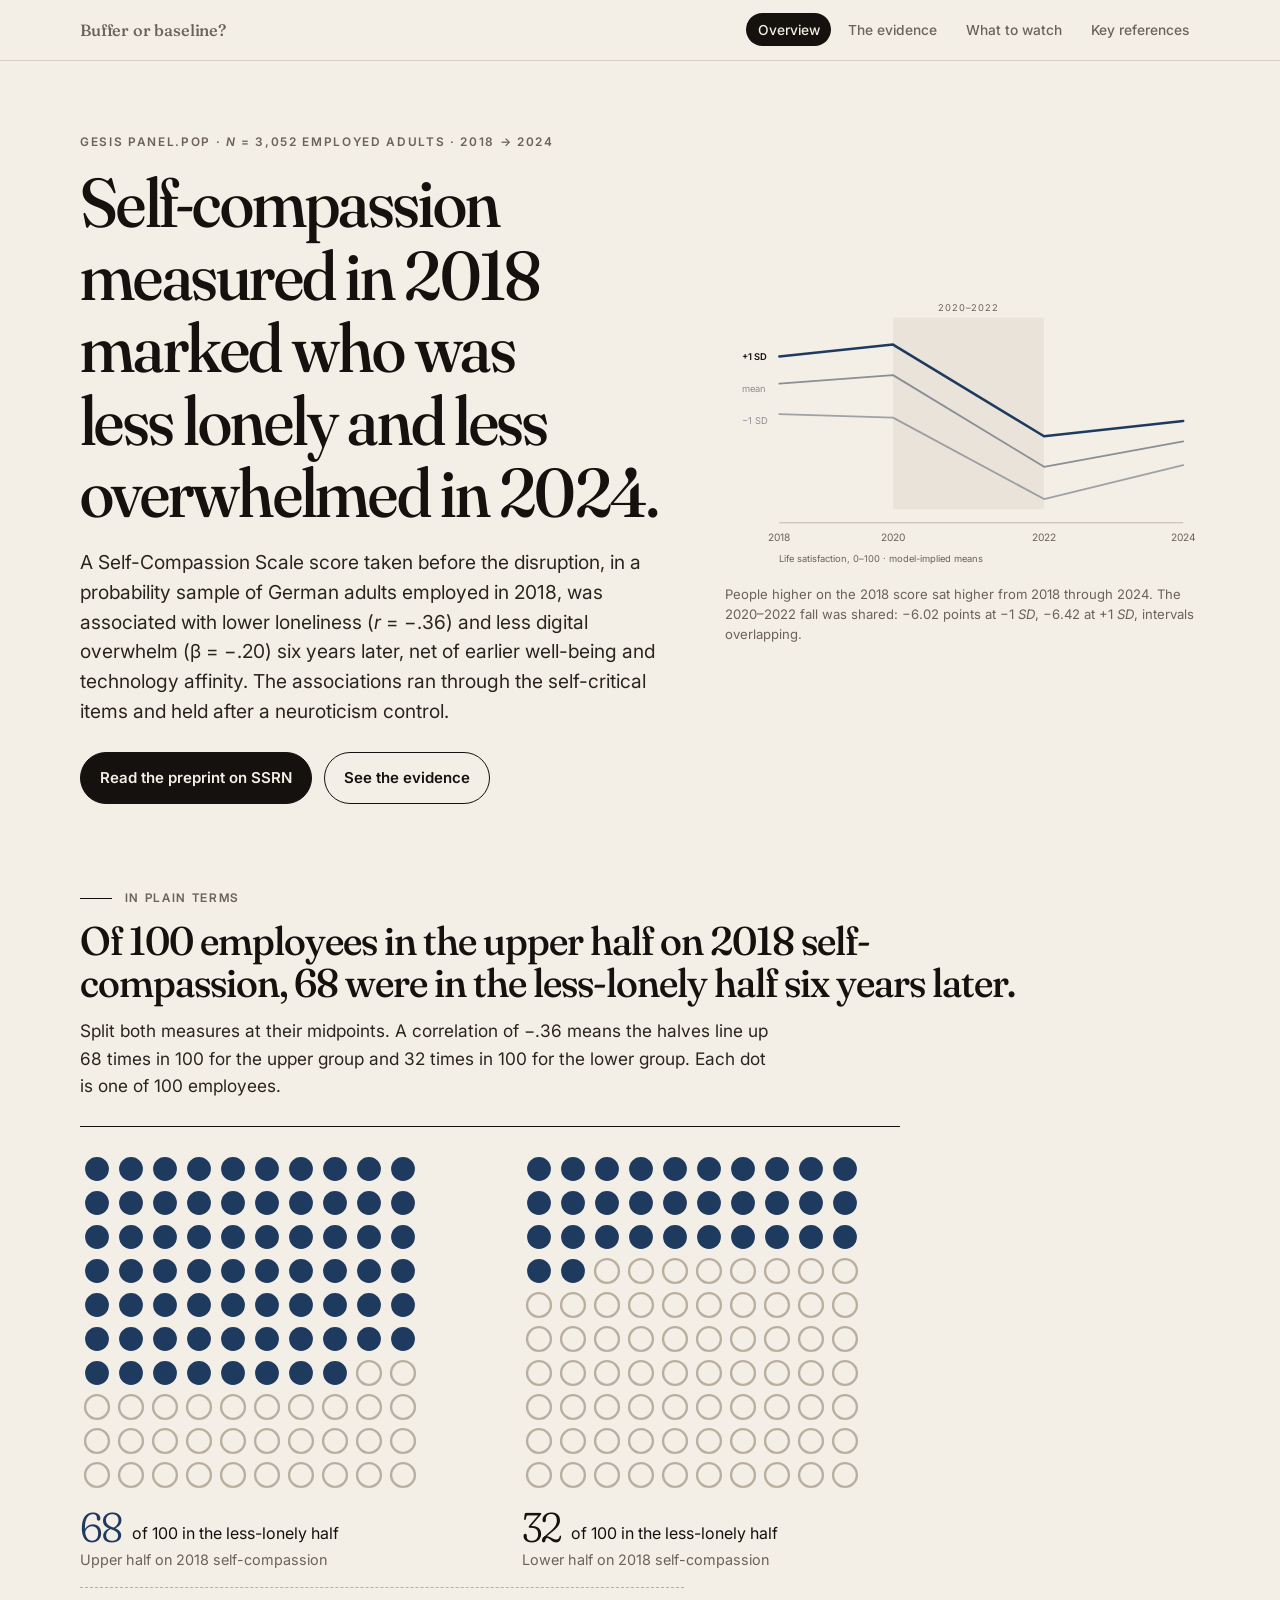
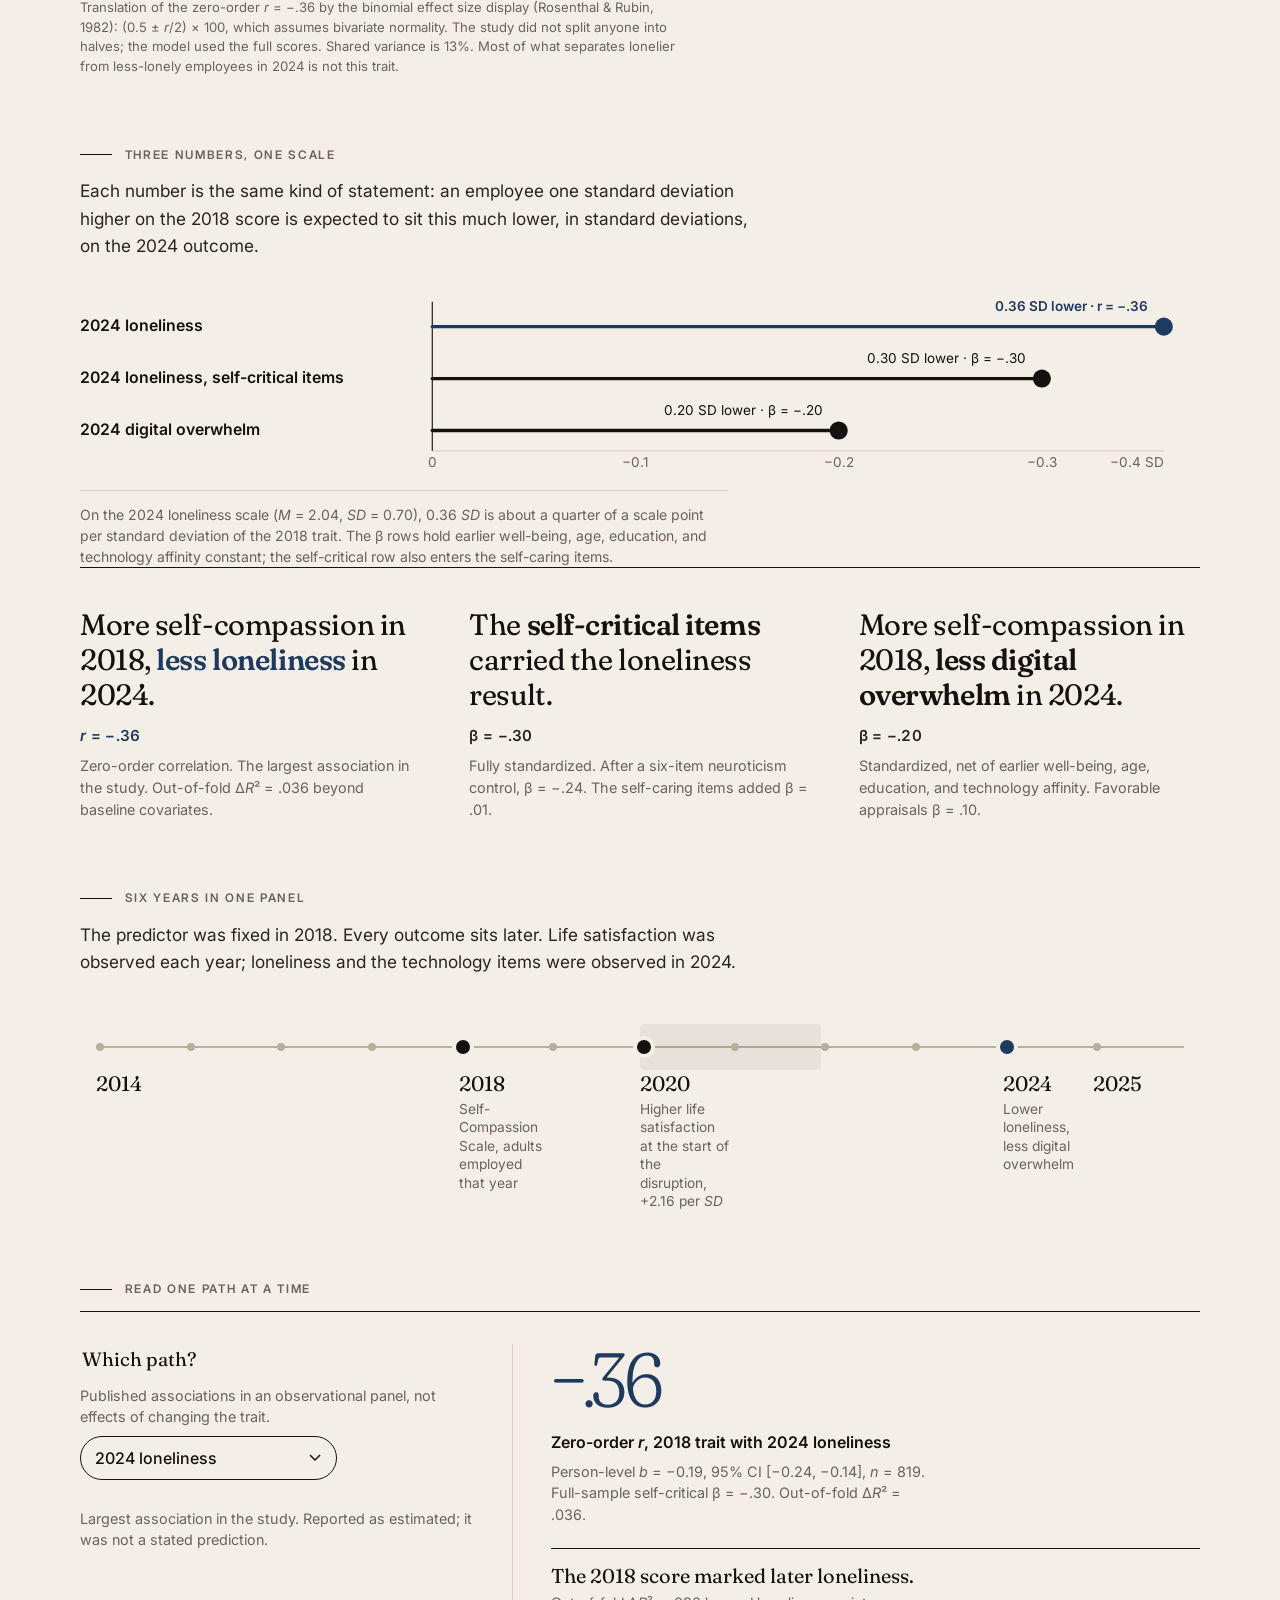
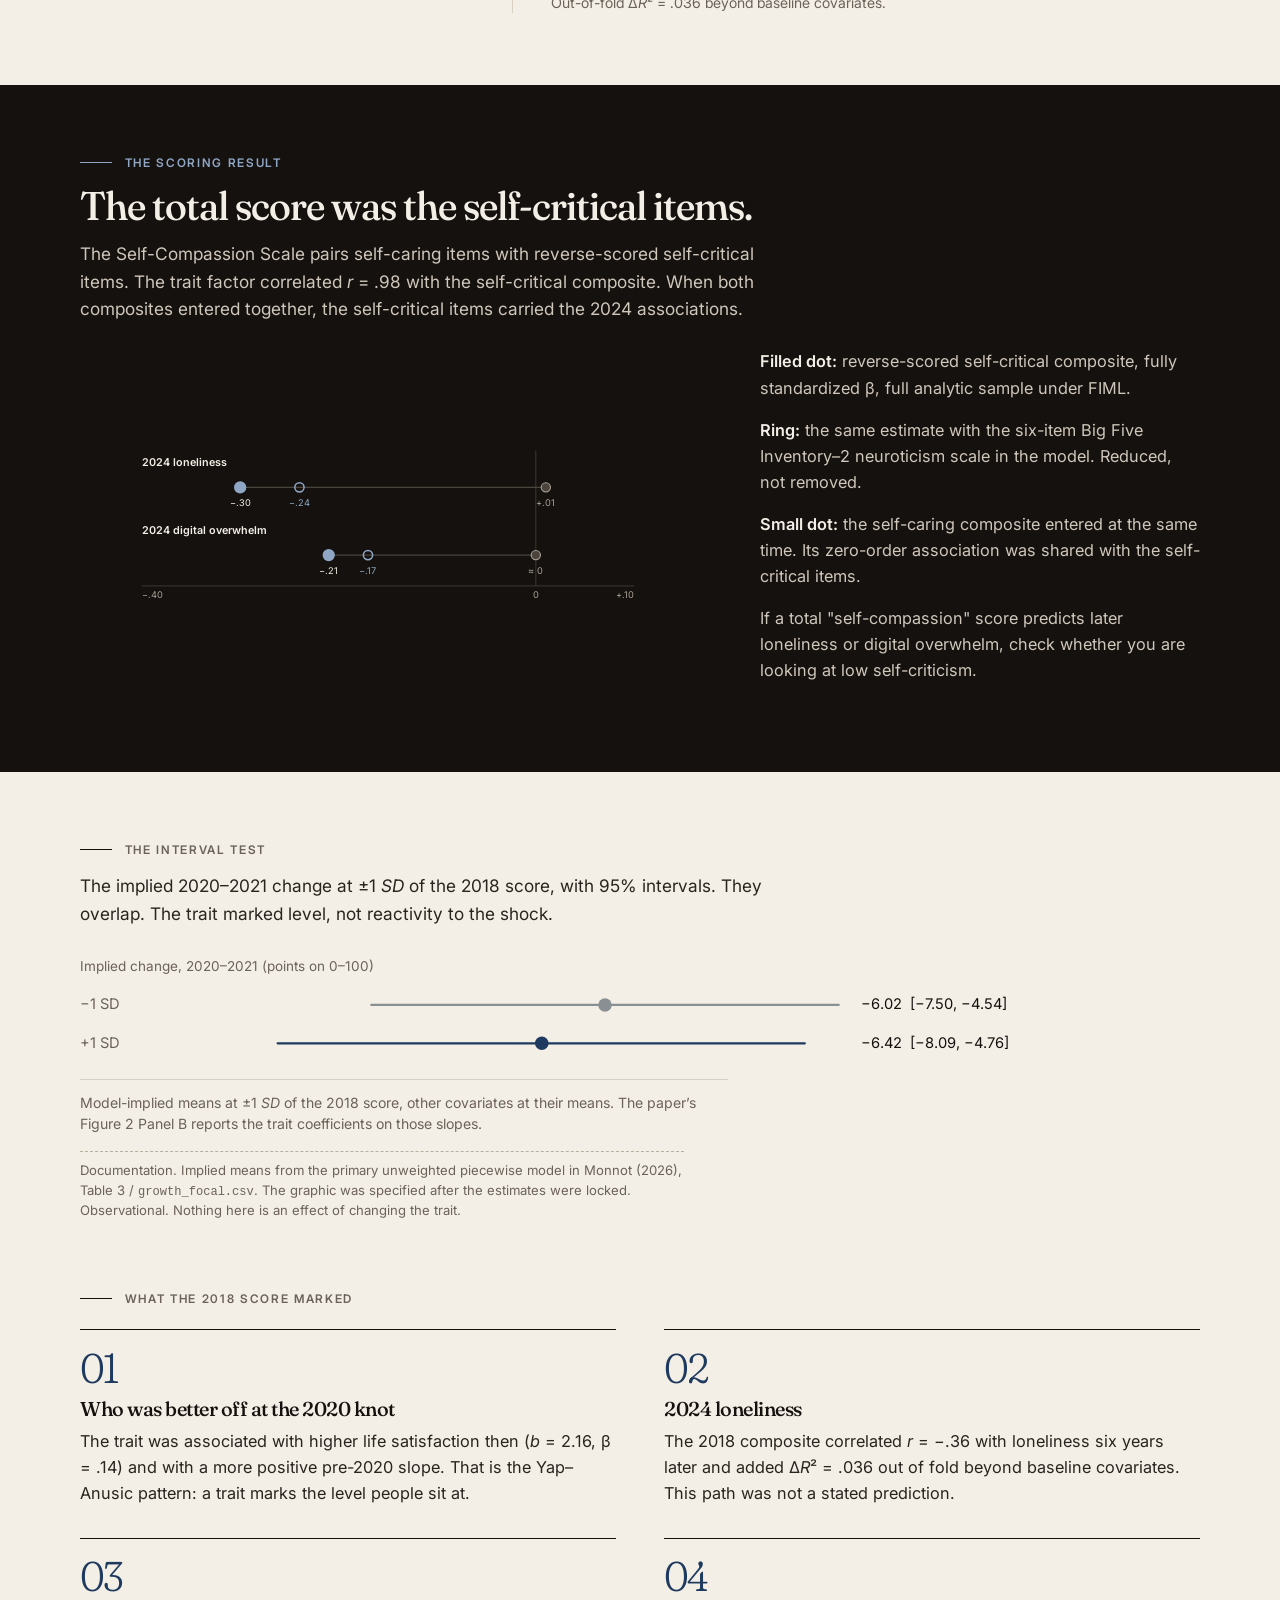
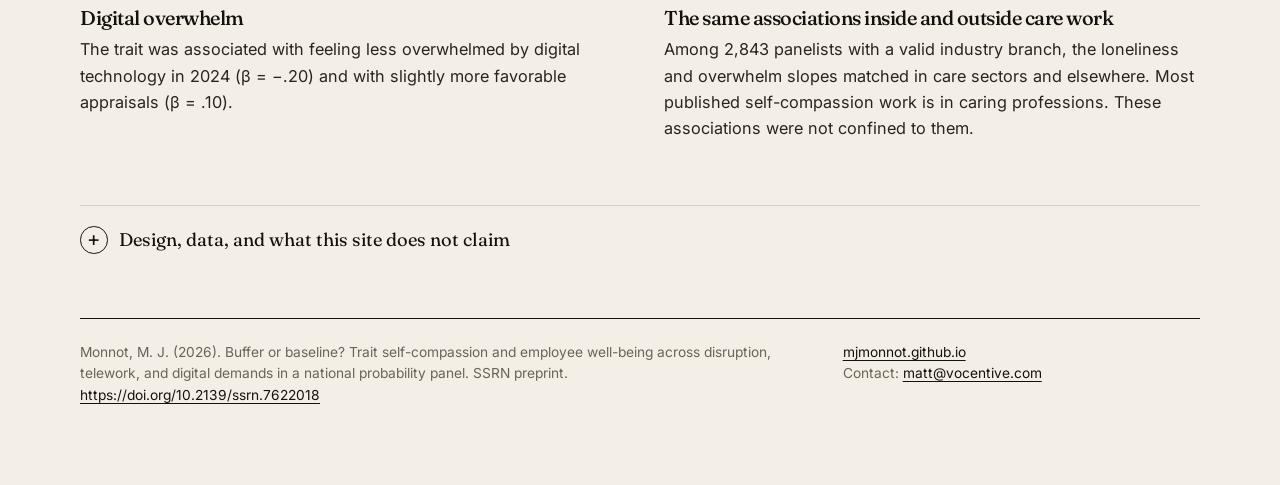
==== commit a6185156: "Coefficient tiles: plain-language statement leads, coefficient as small dataword Co-authored-by: Cur" ====
--- a/index.html
+++ b/index.html
@@ -115,19 +115,19 @@
     </figure>
     <div class="numbers">
       <div class="reveal">
-        <span class="big held">−.36</span>
-        <span class="number-label">2018 trait with 2024 loneliness</span>
-        <span class="number-sub">Zero-order <em>r</em>. The largest association in the study. Out-of-fold Δ<em>R</em>² = .036 beyond baseline covariates.</span>
-      </div>
-      <div class="reveal">
-        <span class="big">−.30</span>
-        <span class="number-label">Self-critical items → 2024 loneliness</span>
-        <span class="number-sub">Fully standardized β. After a six-item neuroticism control, β = −.24. The self-caring items added β = .01.</span>
-      </div>
-      <div class="reveal">
-        <span class="big">−.20</span>
-        <span class="number-label">2018 trait → 2024 digital overwhelm</span>
-        <span class="number-sub">Standardized β, net of earlier well-being, age, education, and technology affinity. Favorable appraisals β = .10.</span>
+        <span class="number-label held">More self-compassion in 2018, <b>less loneliness</b> in 2024.</span>
+        <span class="small-stat held"><em>r</em> = −.36</span>
+        <span class="number-sub">Zero-order correlation. The largest association in the study. Out-of-fold Δ<em>R</em>² = .036 beyond baseline covariates.</span>
+      </div>
+      <div class="reveal">
+        <span class="number-label">The <b>self-critical items</b> carried the loneliness result.</span>
+        <span class="small-stat">β = −.30</span>
+        <span class="number-sub">Fully standardized. After a six-item neuroticism control, β = −.24. The self-caring items added β = .01.</span>
+      </div>
+      <div class="reveal">
+        <span class="number-label">More self-compassion in 2018, <b>less digital overwhelm</b> in 2024.</span>
+        <span class="small-stat">β = −.20</span>
+        <span class="number-sub">Standardized, net of earlier well-being, age, education, and technology affinity. Favorable appraisals β = .10.</span>
       </div>
     </div>
   </section>
--- a/style.css
+++ b/style.css
@@ -285,6 +285,33 @@
   font-size: 1rem;
 }
 
+.numbers .number-label {
+  margin-top: 0;
+  font-family: var(--display);
+  font-variation-settings: "opsz" 36, "SOFT" 60;
+  font-weight: 400;
+  font-size: clamp(1.5rem, 2.3vw, 1.95rem);
+  line-height: 1.2;
+  letter-spacing: -0.015em;
+  color: var(--ink);
+}
+
+.numbers .number-label b { font-weight: 600; }
+.numbers .number-label.held b { color: var(--navy); }
+
+.small-stat {
+  display: block;
+  margin-top: 0.7rem;
+  font-family: var(--ui);
+  font-size: 0.95rem;
+  font-weight: 600;
+  letter-spacing: 0.02em;
+  font-variant-numeric: tabular-nums;
+  color: var(--ink-2);
+}
+
+.small-stat.held { color: var(--navy); }
+
 .number-sub {
   display: block;
   margin-top: 0.3rem;
@@ -293,6 +320,8 @@
   max-width: 26em;
   line-height: 1.5;
 }
+
+.numbers .number-sub { margin-top: 0.45rem; }
 
 /* ---------- icon arrays ---------- */
 
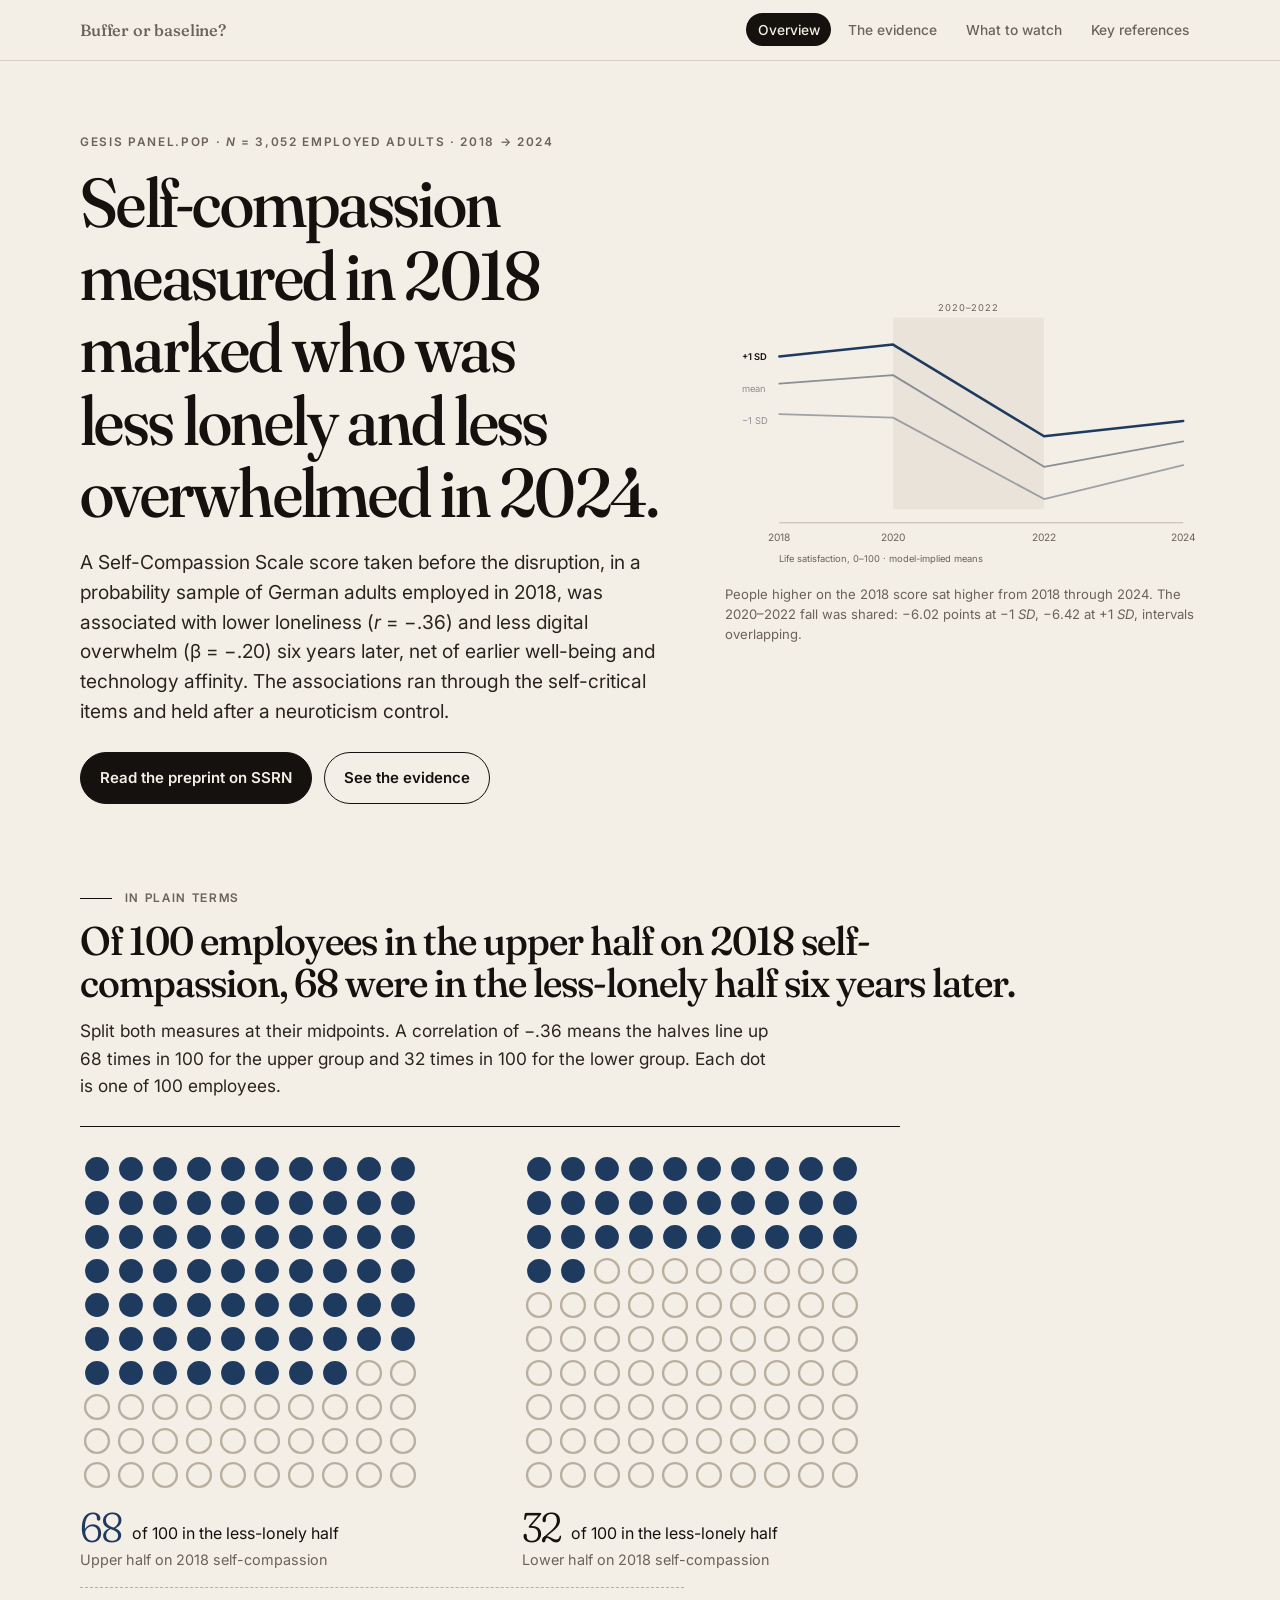
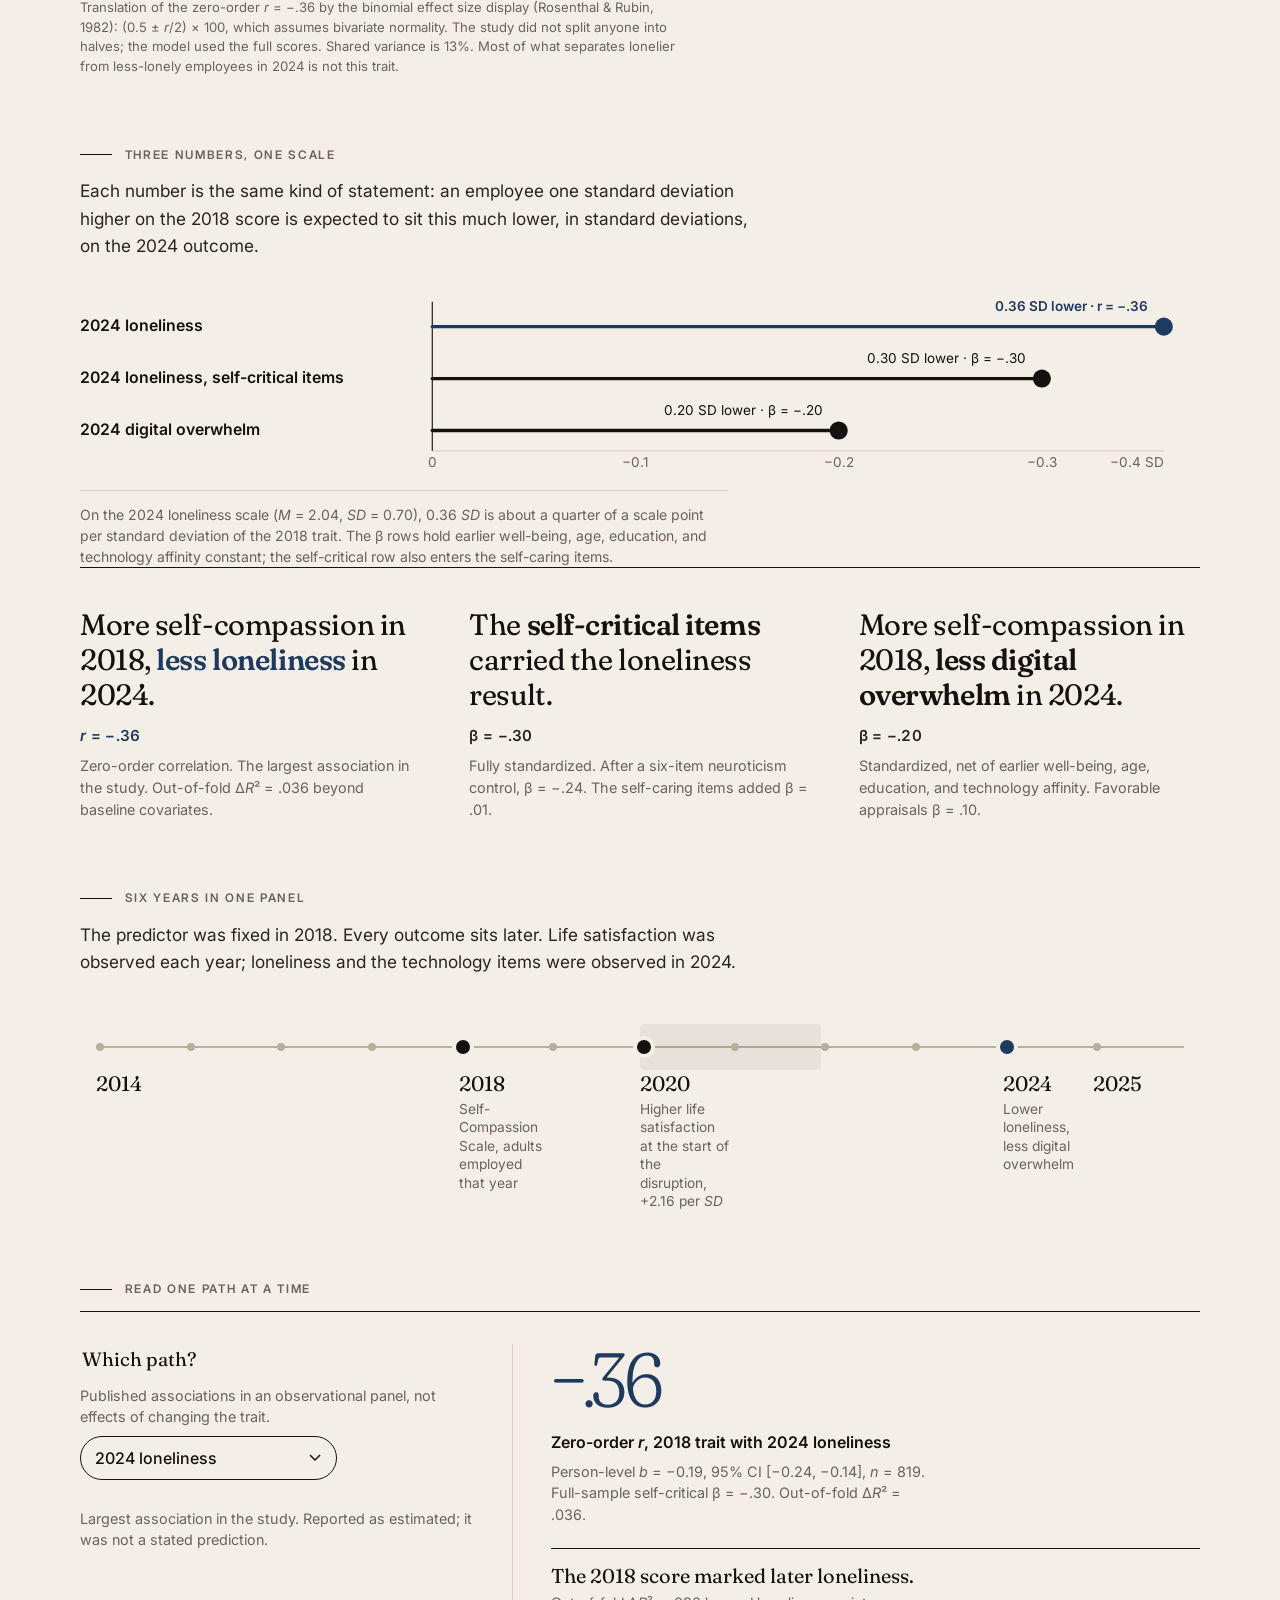
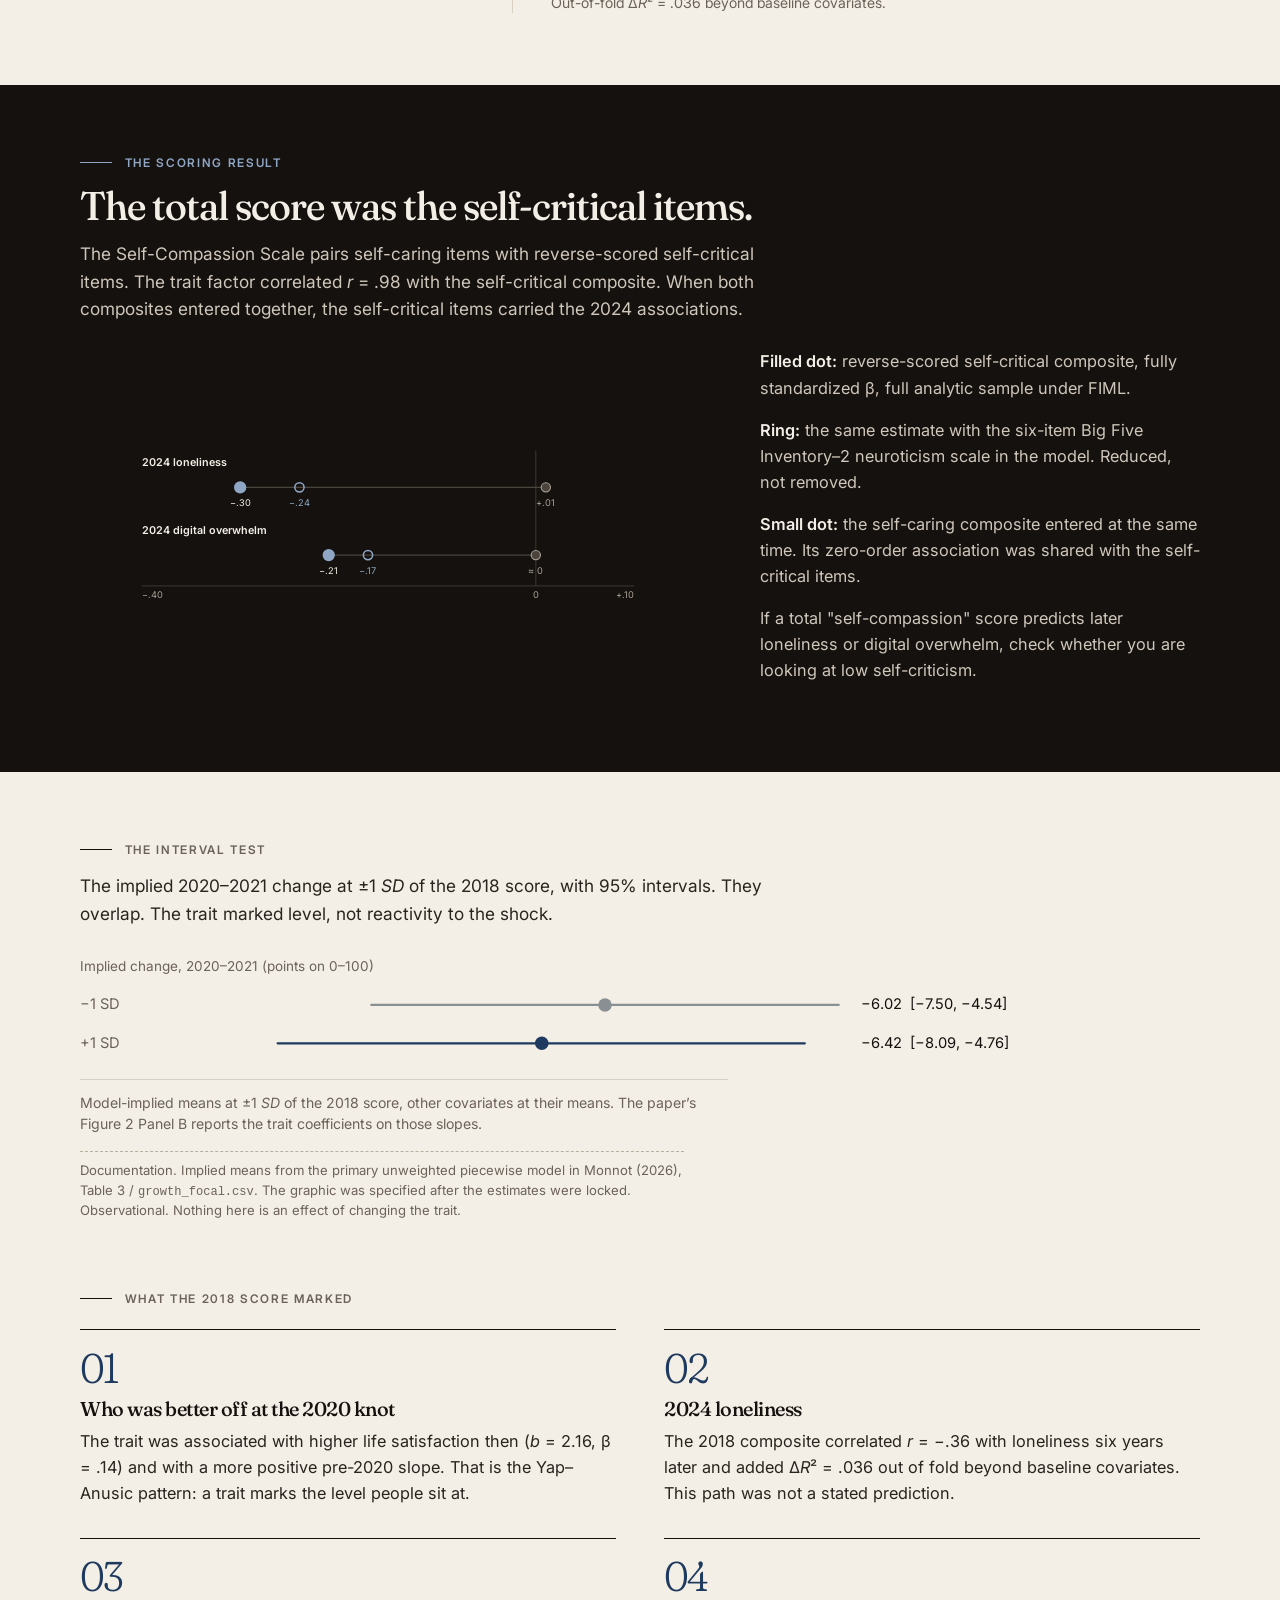
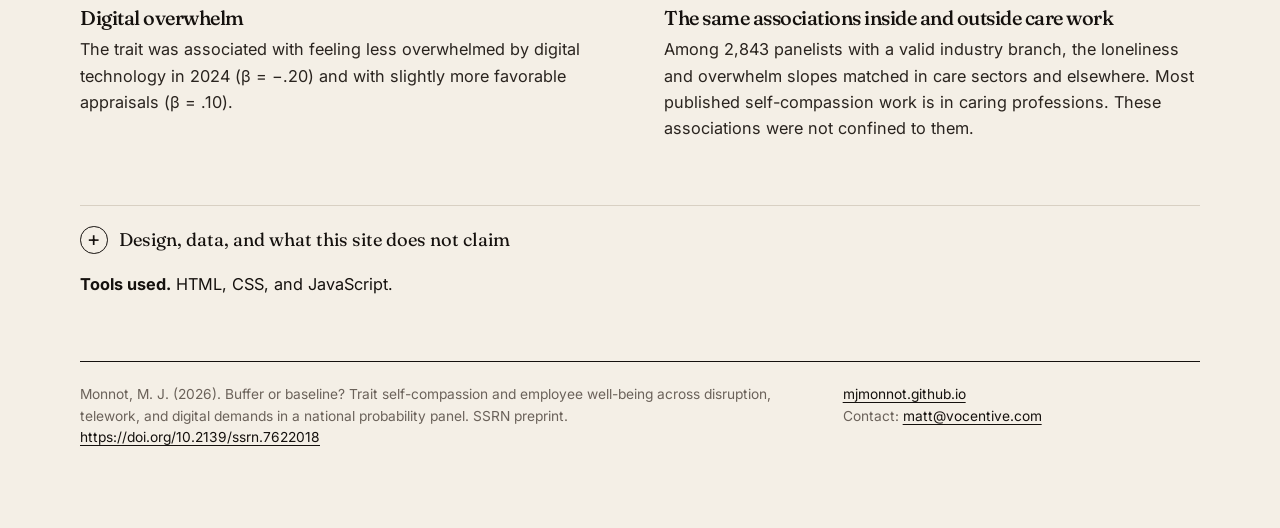
==== commit 1c397ba0: "Add Tools used line (HTML, CSS, JavaScript)" ====
--- a/index.html
+++ b/index.html
@@ -283,7 +283,10 @@
       </ul>
     </details>
 
-    <footer>
+    
+<p class="tools-used"><strong>Tools used.</strong> HTML, CSS, and JavaScript.</p>
+
+<footer>
       <p>Monnot, M. J. (2026). Buffer or baseline? Trait self-compassion and employee well-being across disruption, telework, and digital demands in a national probability panel. SSRN preprint. <a href="https://doi.org/10.2139/ssrn.7622018">https://doi.org/10.2139/ssrn.7622018</a></p>
       <p><a href="https://mjmonnot.github.io/">mjmonnot.github.io</a><br>Contact: <a href="mailto:matt@vocentive.com">matt@vocentive.com</a></p>
     </footer>
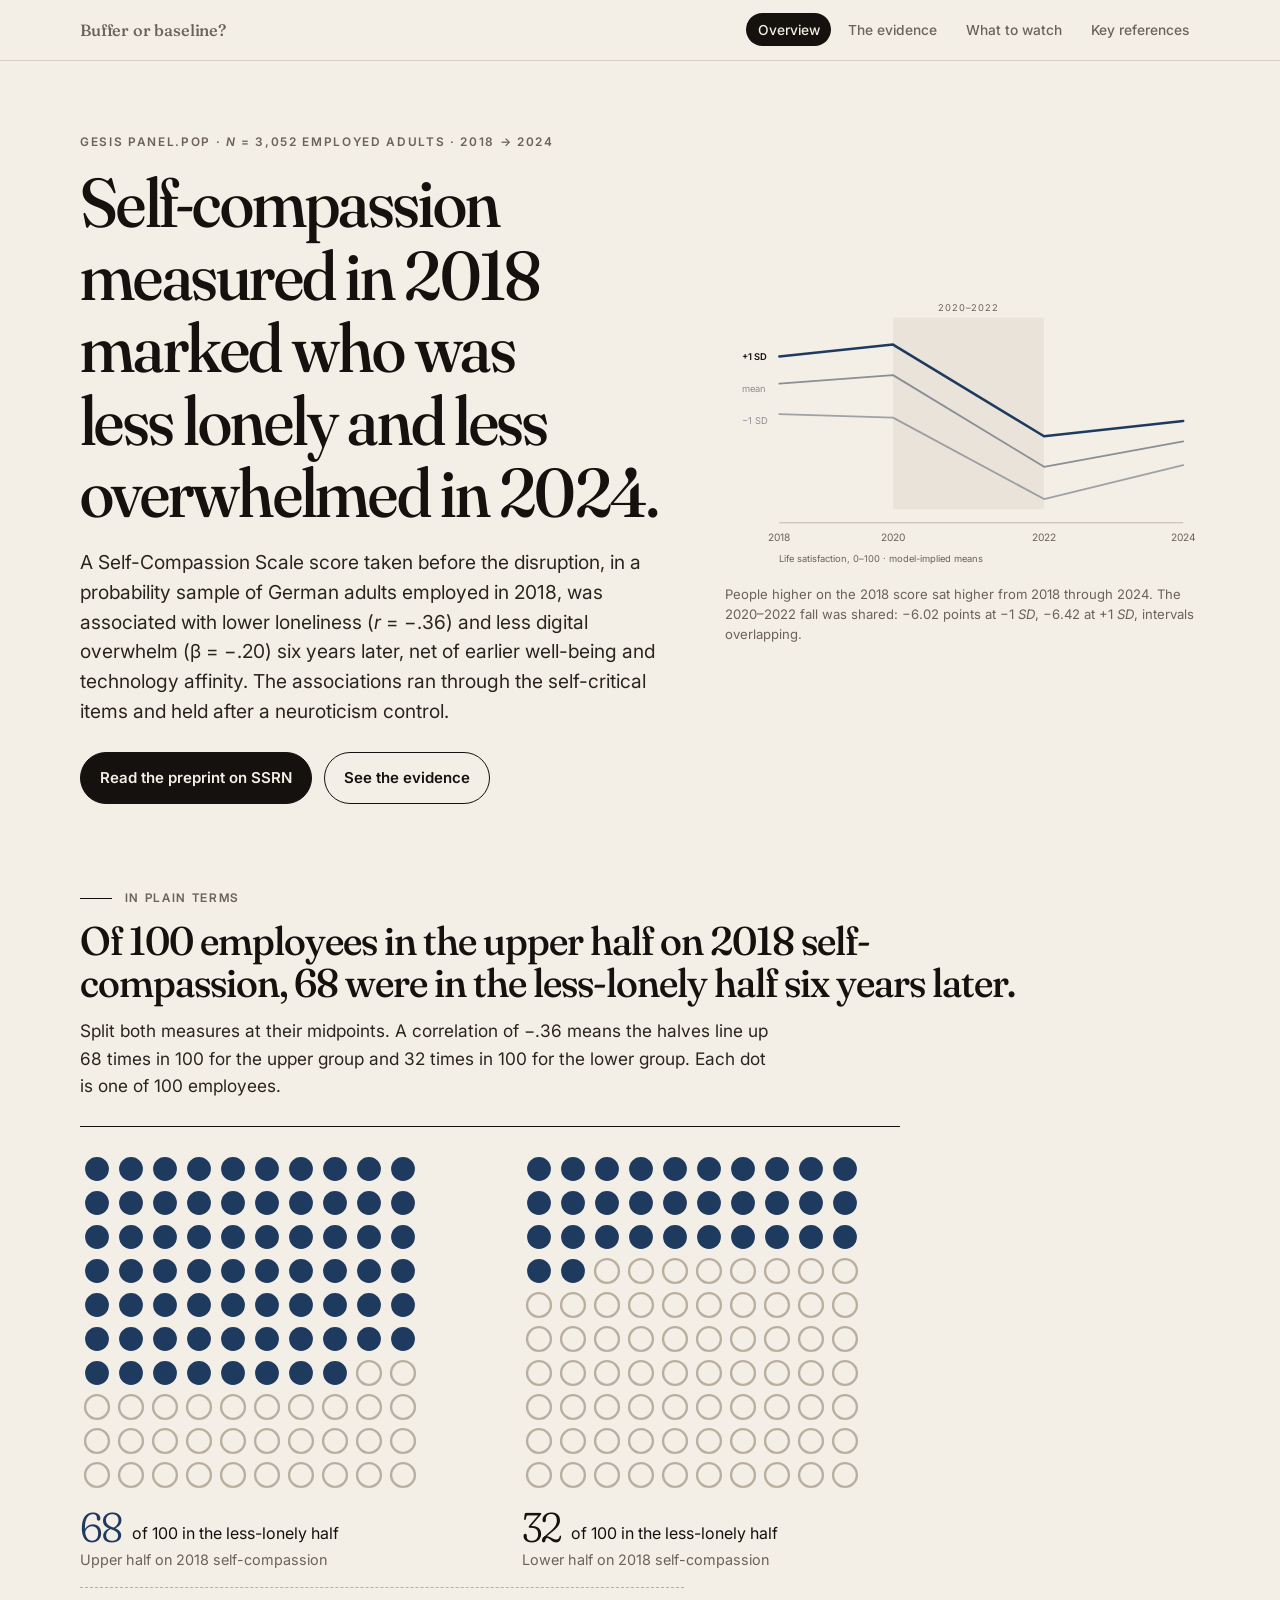
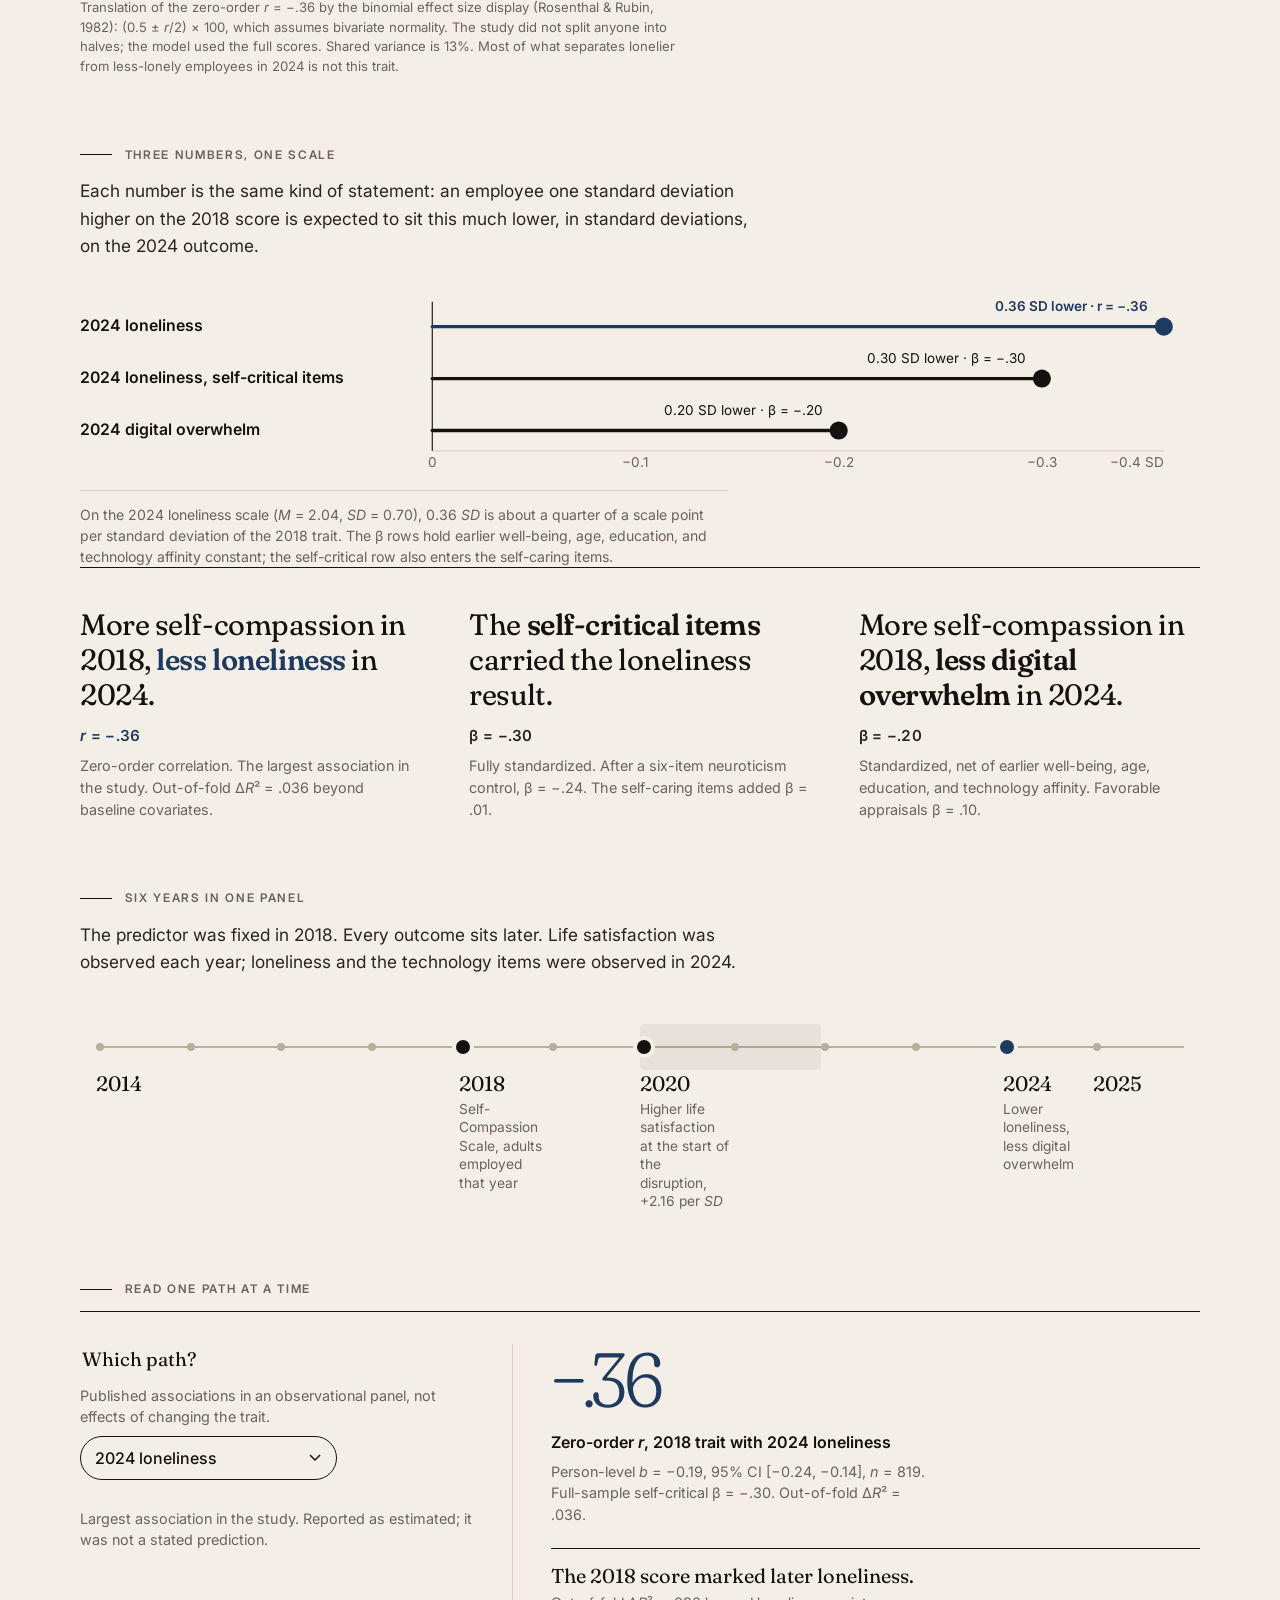
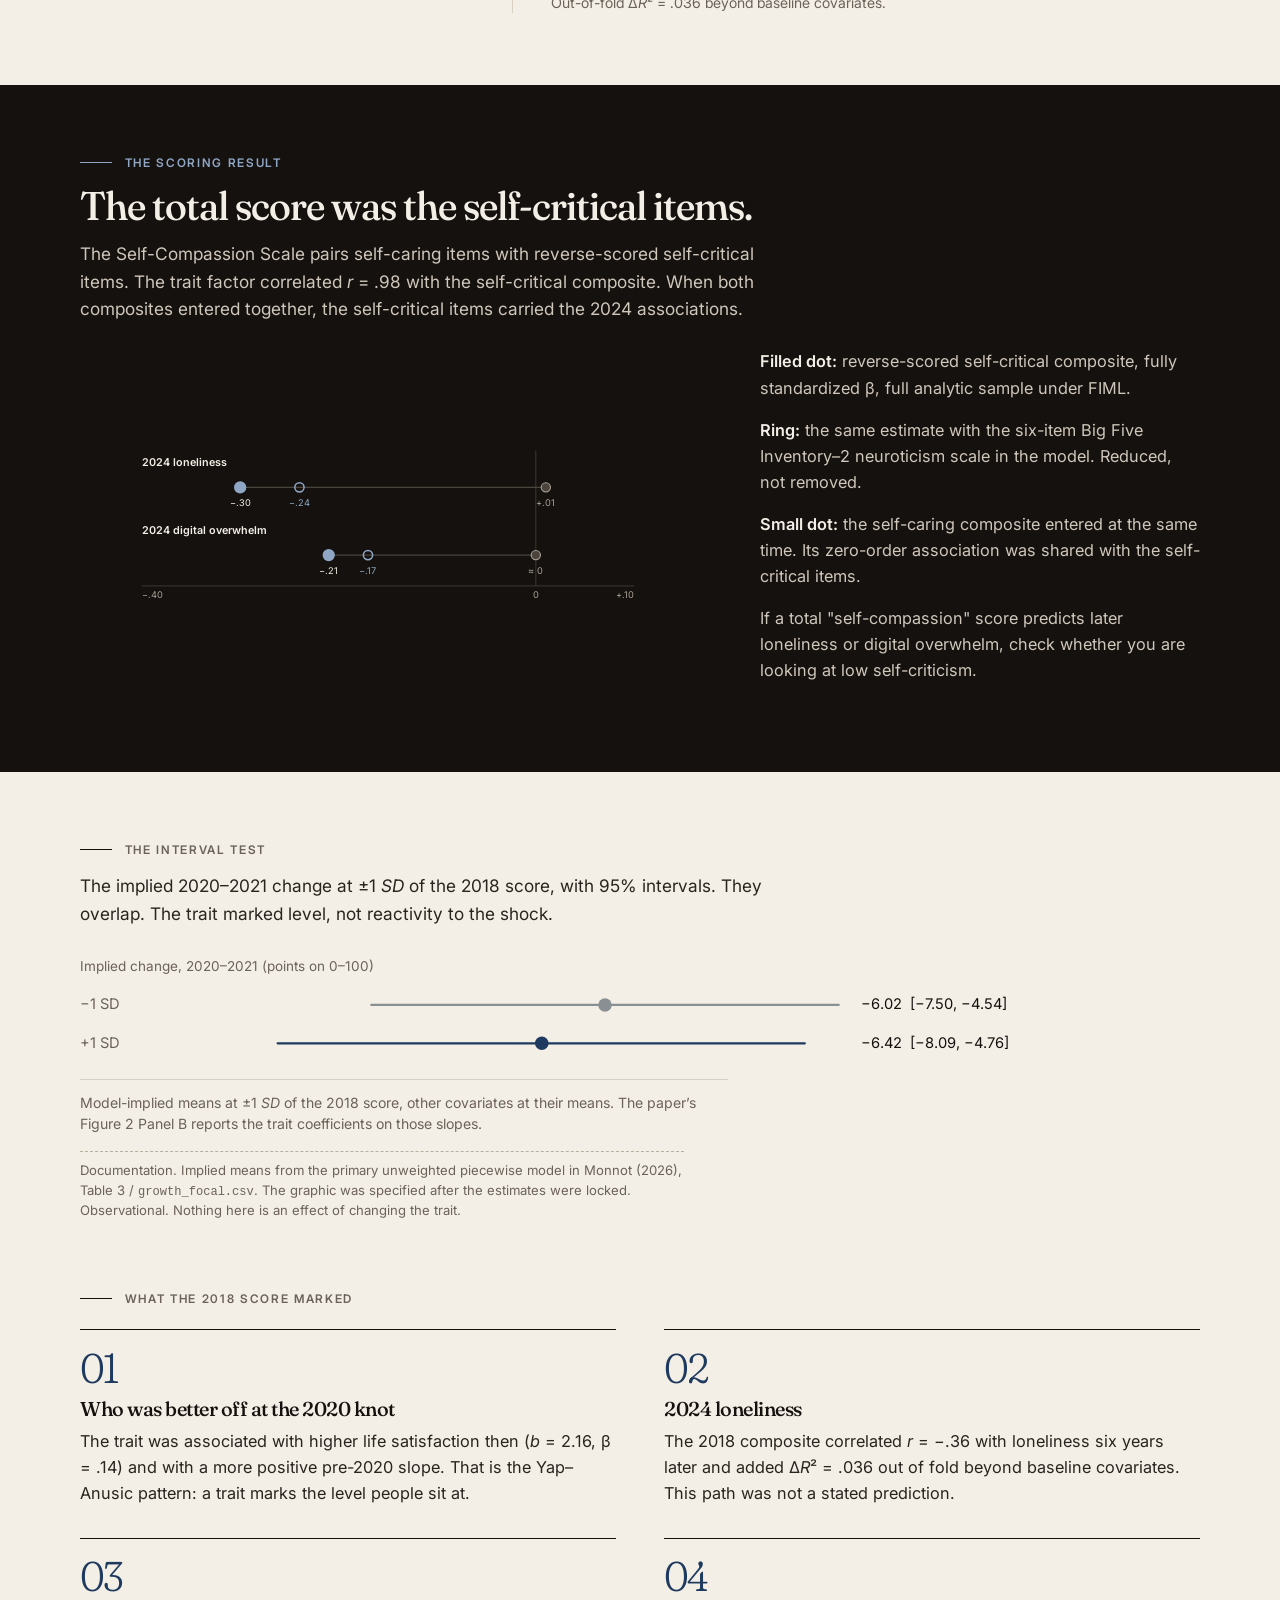
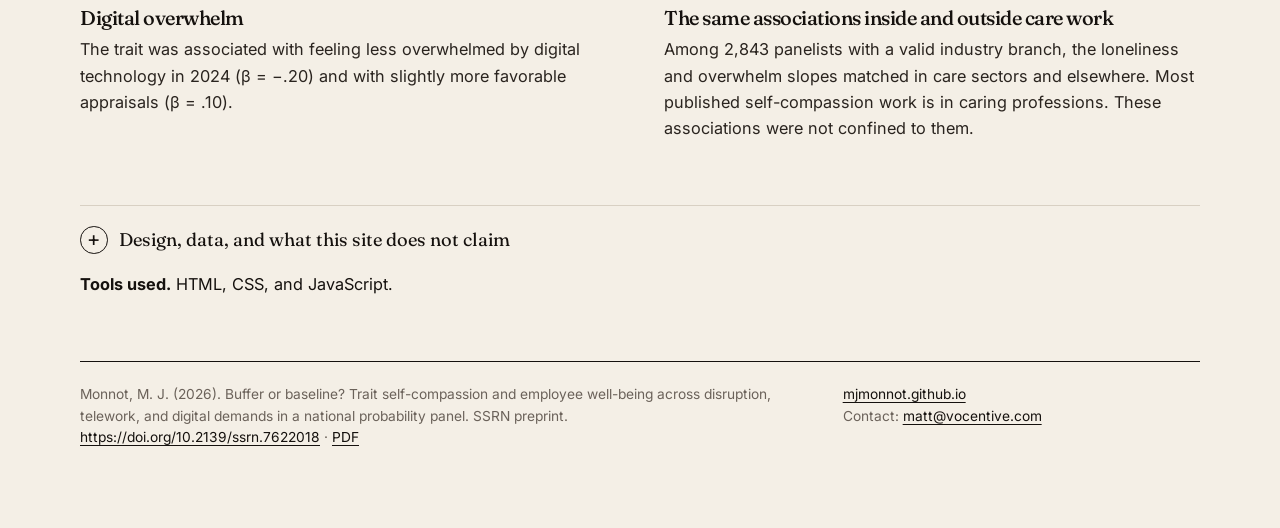
==== commit b8ec9f43: "Add author PDF backup beside SSRN DOI" ====
--- a/index.html
+++ b/index.html
@@ -35,7 +35,7 @@
       <h1>Self-compassion measured in 2018 marked who was less lonely and less overwhelmed in 2024.</h1>
       <p class="dek">A Self-Compassion Scale score taken before the disruption, in a probability sample of German adults employed in 2018, was associated with lower loneliness (<em>r</em> = −.36) and less digital overwhelm (β = −.20) six years later, net of earlier well-being and technology affinity. The associations ran through the self-critical items and held after a neuroticism control.</p>
       <div class="hero-actions">
-        <a class="btn primary" href="https://papers.ssrn.com/sol3/papers.cfm?abstract_id=7622018">Read the preprint on SSRN</a>
+        <a class="btn primary" href="https://doi.org/10.2139/ssrn.7622018">Read the preprint on SSRN</a>
         <a class="btn ghost" href="evidence.html">See the evidence</a>
       </div>
     </div>
@@ -287,7 +287,7 @@
 <p class="tools-used"><strong>Tools used.</strong> HTML, CSS, and JavaScript.</p>
 
 <footer>
-      <p>Monnot, M. J. (2026). Buffer or baseline? Trait self-compassion and employee well-being across disruption, telework, and digital demands in a national probability panel. SSRN preprint. <a href="https://doi.org/10.2139/ssrn.7622018">https://doi.org/10.2139/ssrn.7622018</a></p>
+      <p>Monnot, M. J. (2026). Buffer or baseline? Trait self-compassion and employee well-being across disruption, telework, and digital demands in a national probability panel. SSRN preprint. <a href="https://doi.org/10.2139/ssrn.7622018">https://doi.org/10.2139/ssrn.7622018</a> &middot; <a href="https://mjmonnot.github.io/assets/pdfs/Monnot_2026_Buffer_or_Baseline_SelfCompassion_SSRN_7622018.pdf">PDF</a></p>
       <p><a href="https://mjmonnot.github.io/">mjmonnot.github.io</a><br>Contact: <a href="mailto:matt@vocentive.com">matt@vocentive.com</a></p>
     </footer>
   </div>
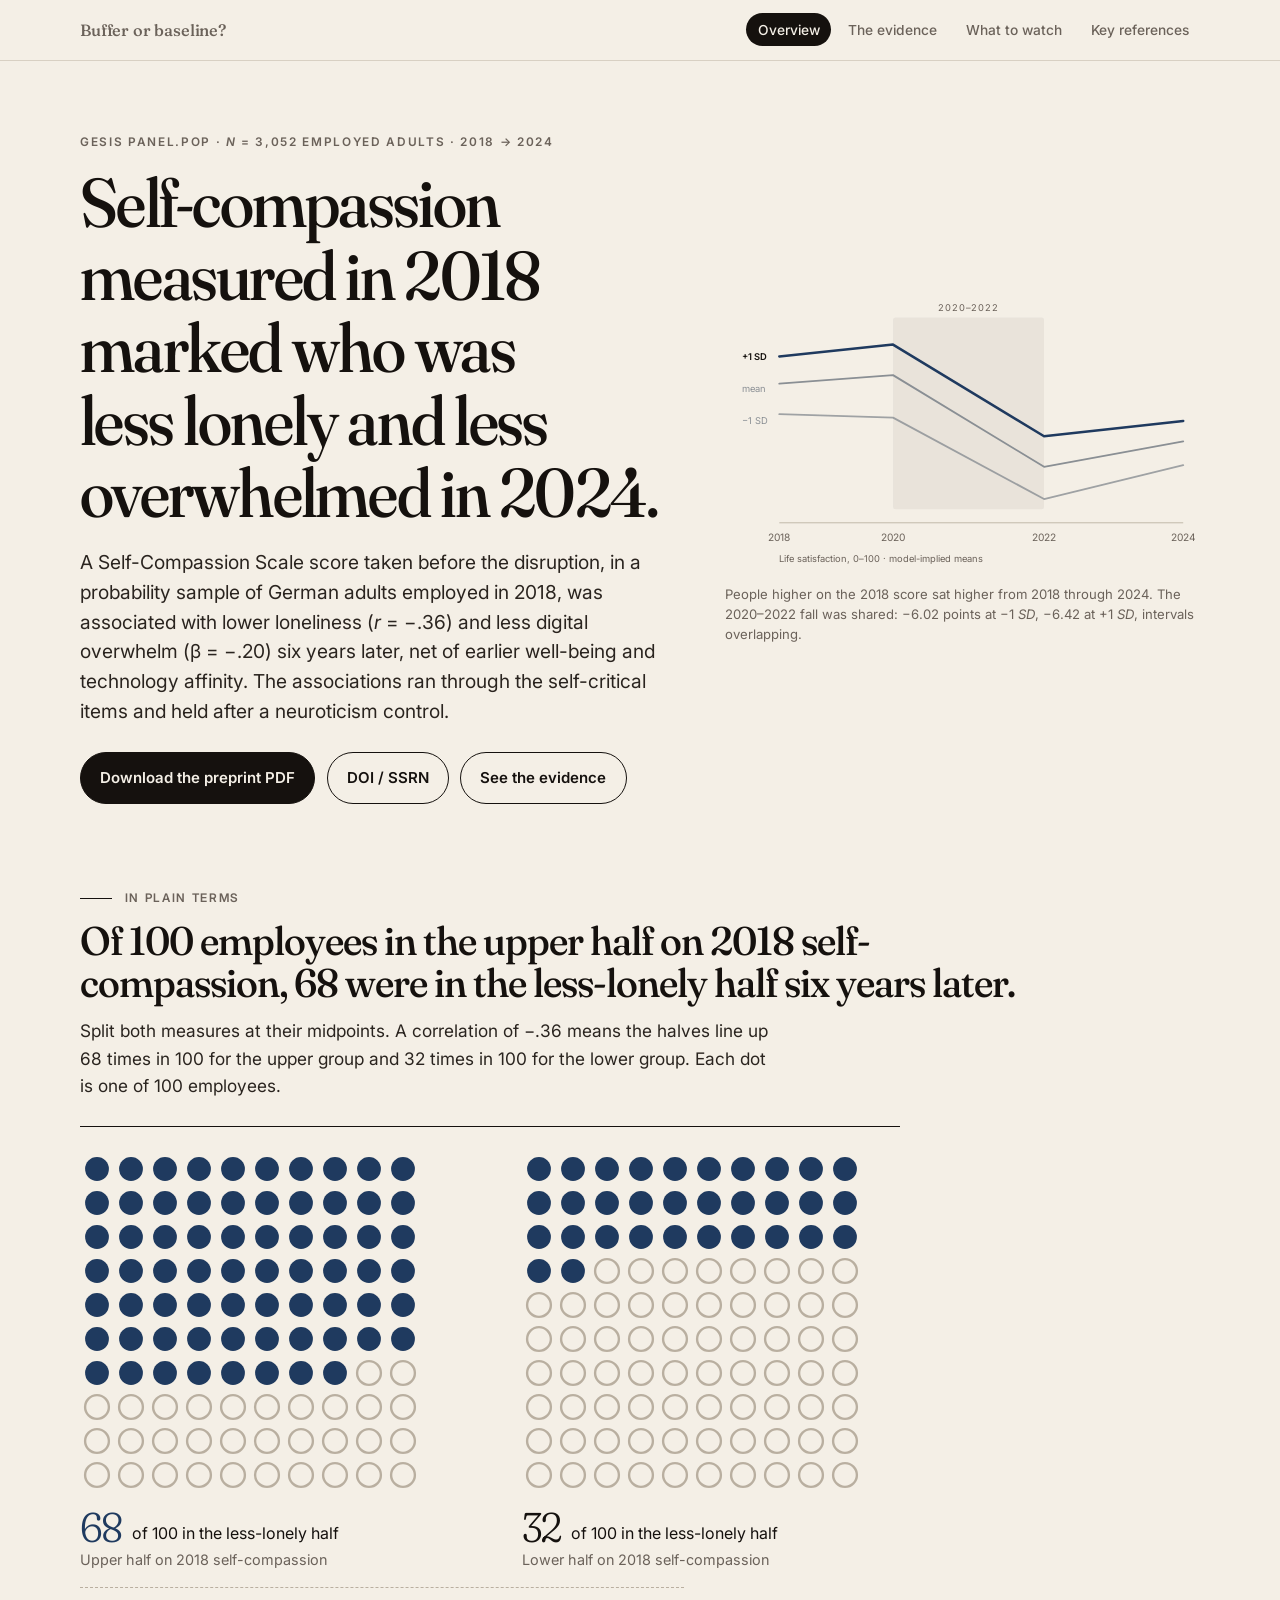
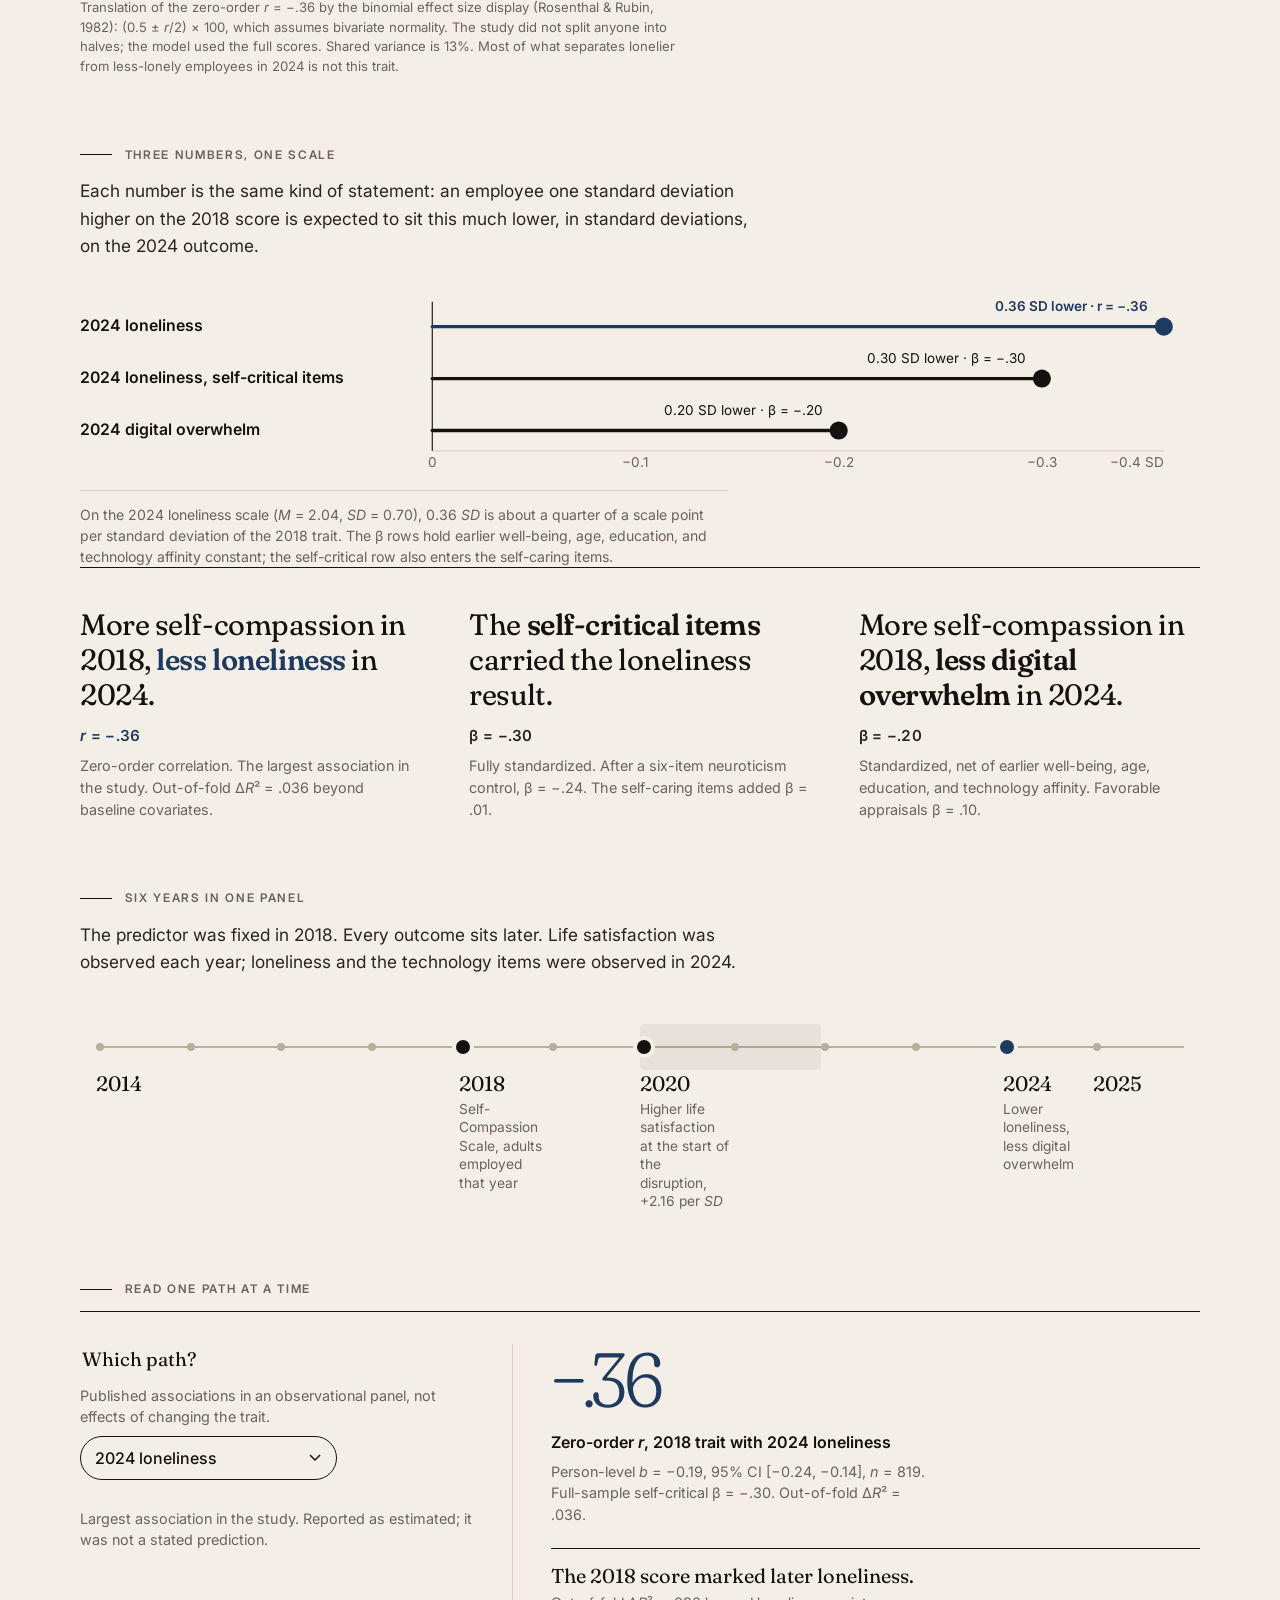
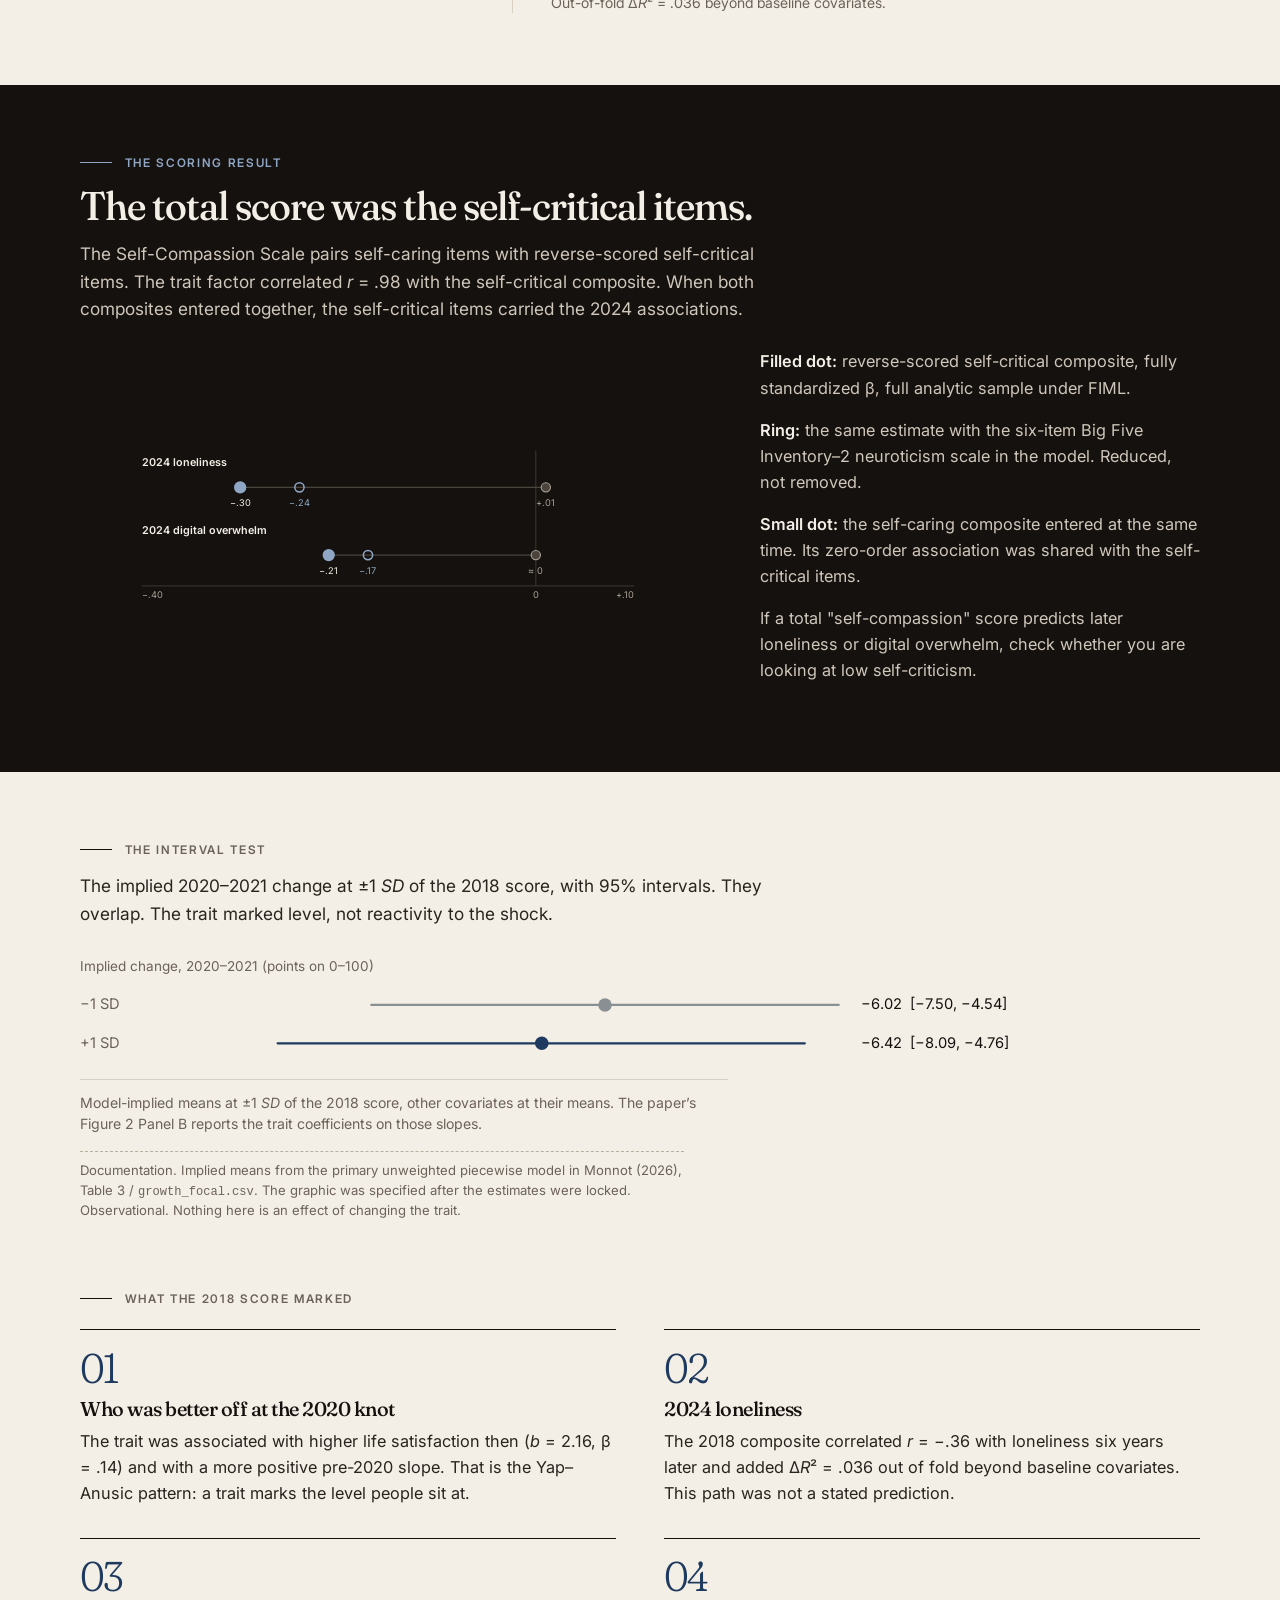
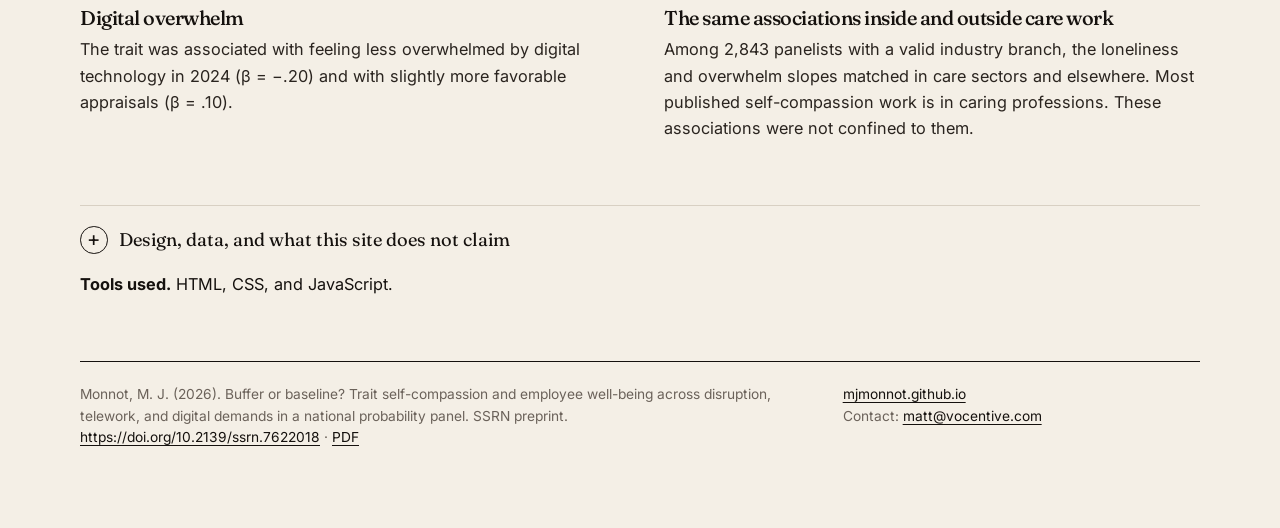
==== commit 2370339b: "Make hosted preprint PDF the primary companion CTA PDF is the primary download button; DOI/SSRN stay" ====
--- a/index.html
+++ b/index.html
@@ -35,7 +35,8 @@
       <h1>Self-compassion measured in 2018 marked who was less lonely and less overwhelmed in 2024.</h1>
       <p class="dek">A Self-Compassion Scale score taken before the disruption, in a probability sample of German adults employed in 2018, was associated with lower loneliness (<em>r</em> = −.36) and less digital overwhelm (β = −.20) six years later, net of earlier well-being and technology affinity. The associations ran through the self-critical items and held after a neuroticism control.</p>
       <div class="hero-actions">
-        <a class="btn primary" href="https://doi.org/10.2139/ssrn.7622018">Read the preprint on SSRN</a>
+        <a class="btn primary" href="https://mjmonnot.github.io/assets/pdfs/Monnot_2026_Buffer_or_Baseline_SelfCompassion_SSRN_7622018.pdf">Download the preprint PDF</a>
+        <a class="btn ghost" href="https://doi.org/10.2139/ssrn.7622018">DOI / SSRN</a>
         <a class="btn ghost" href="evidence.html">See the evidence</a>
       </div>
     </div>
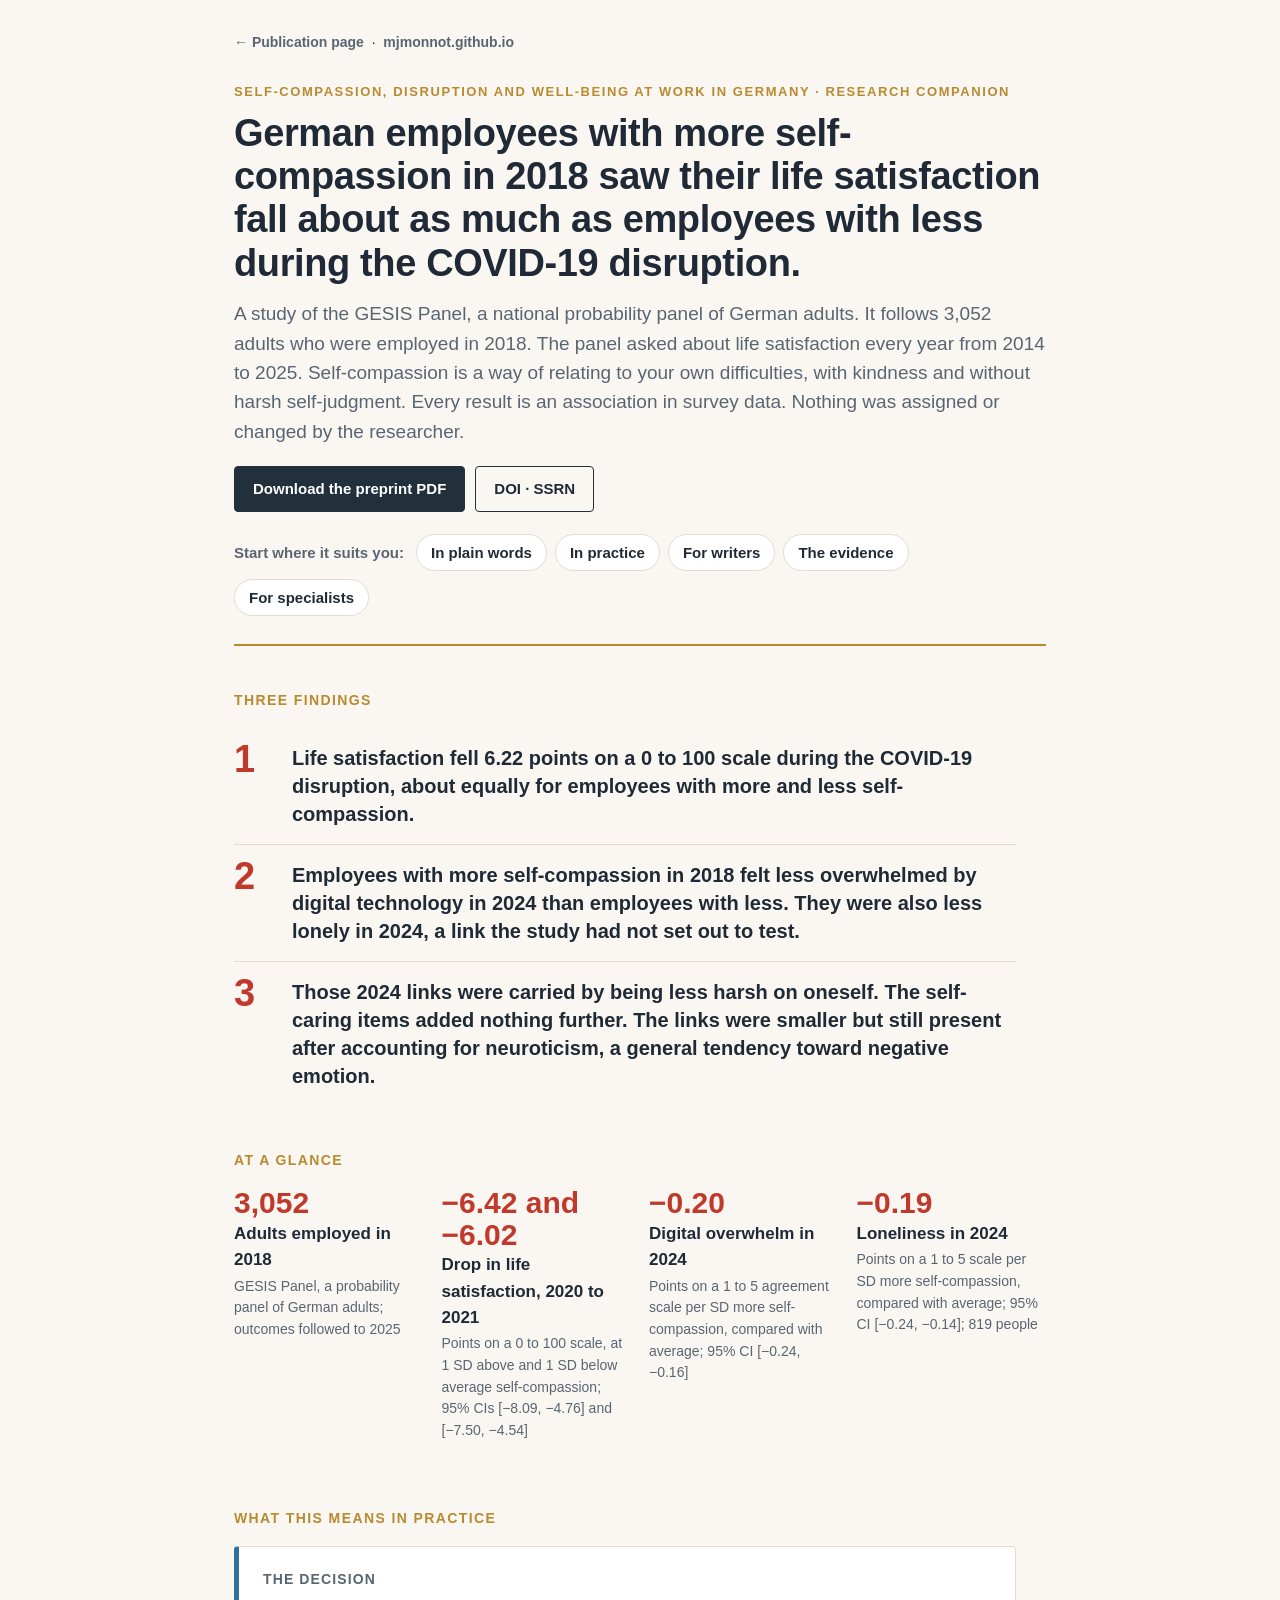
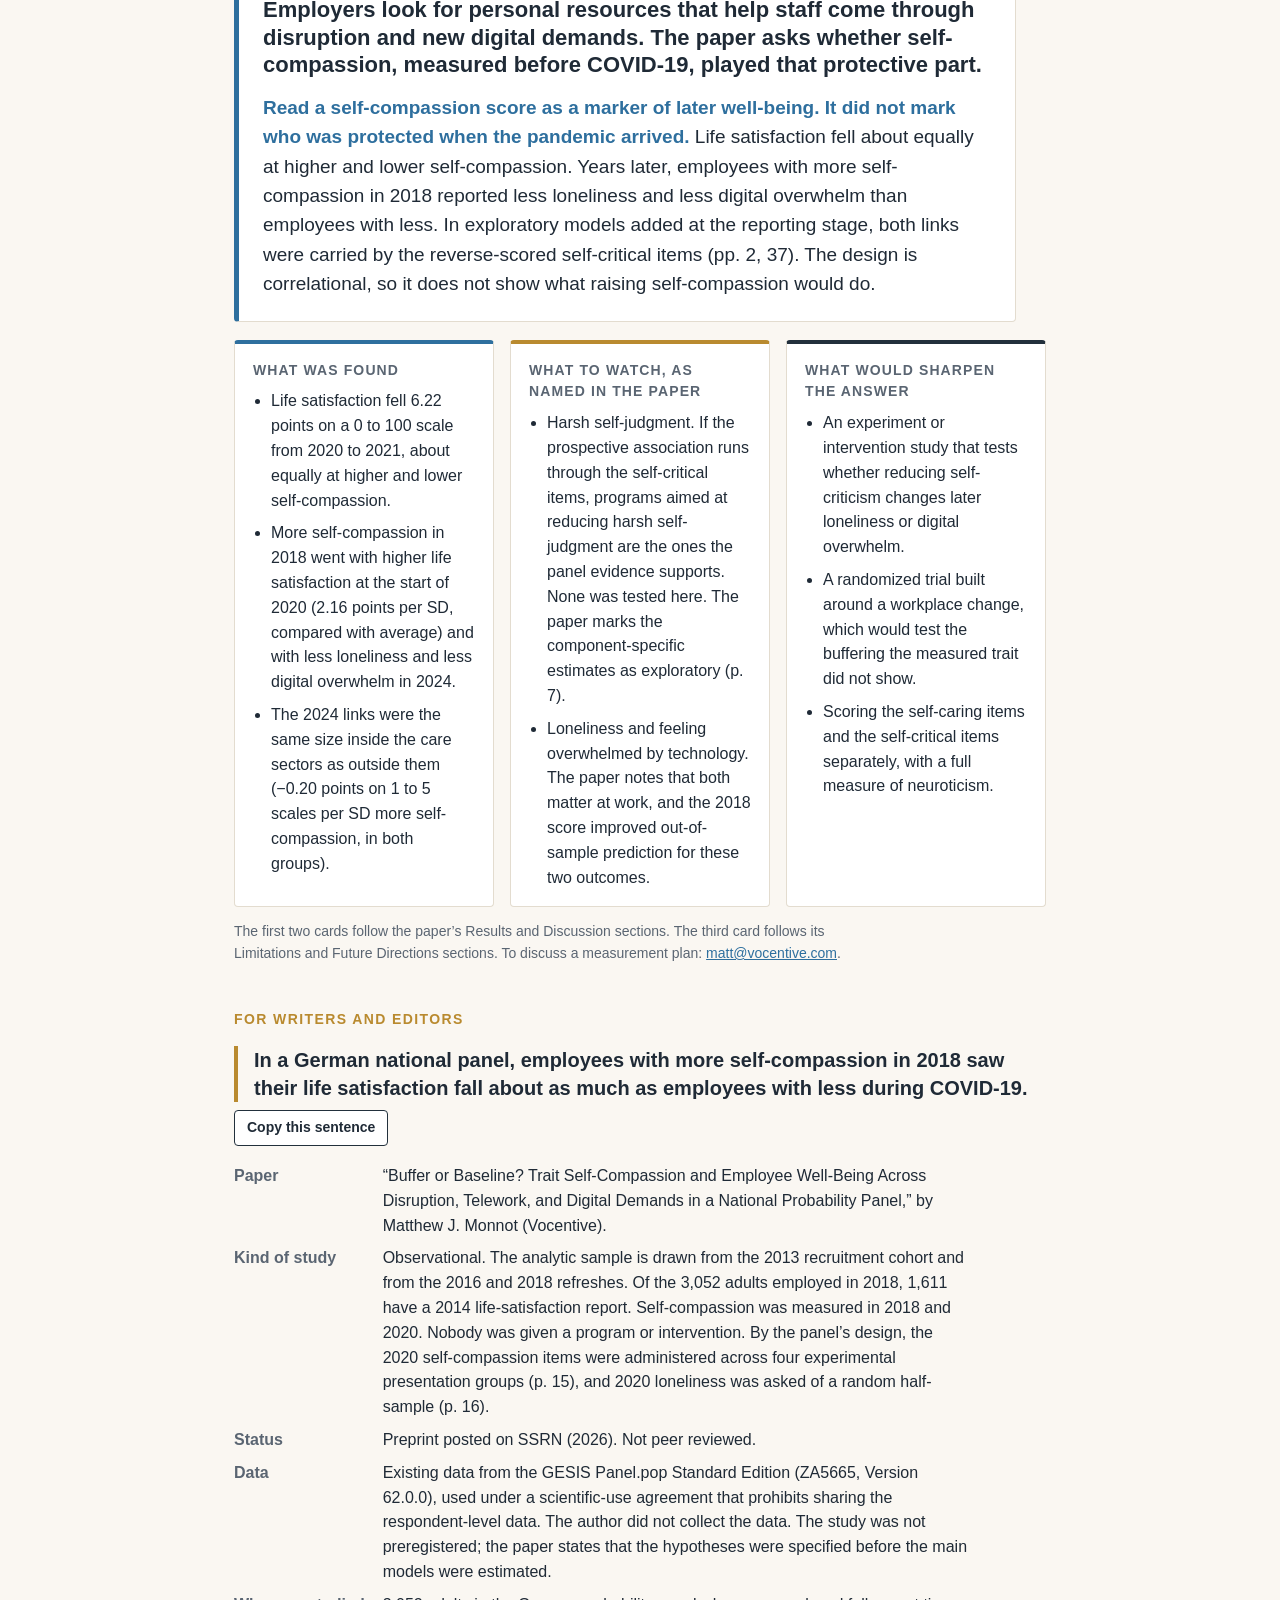
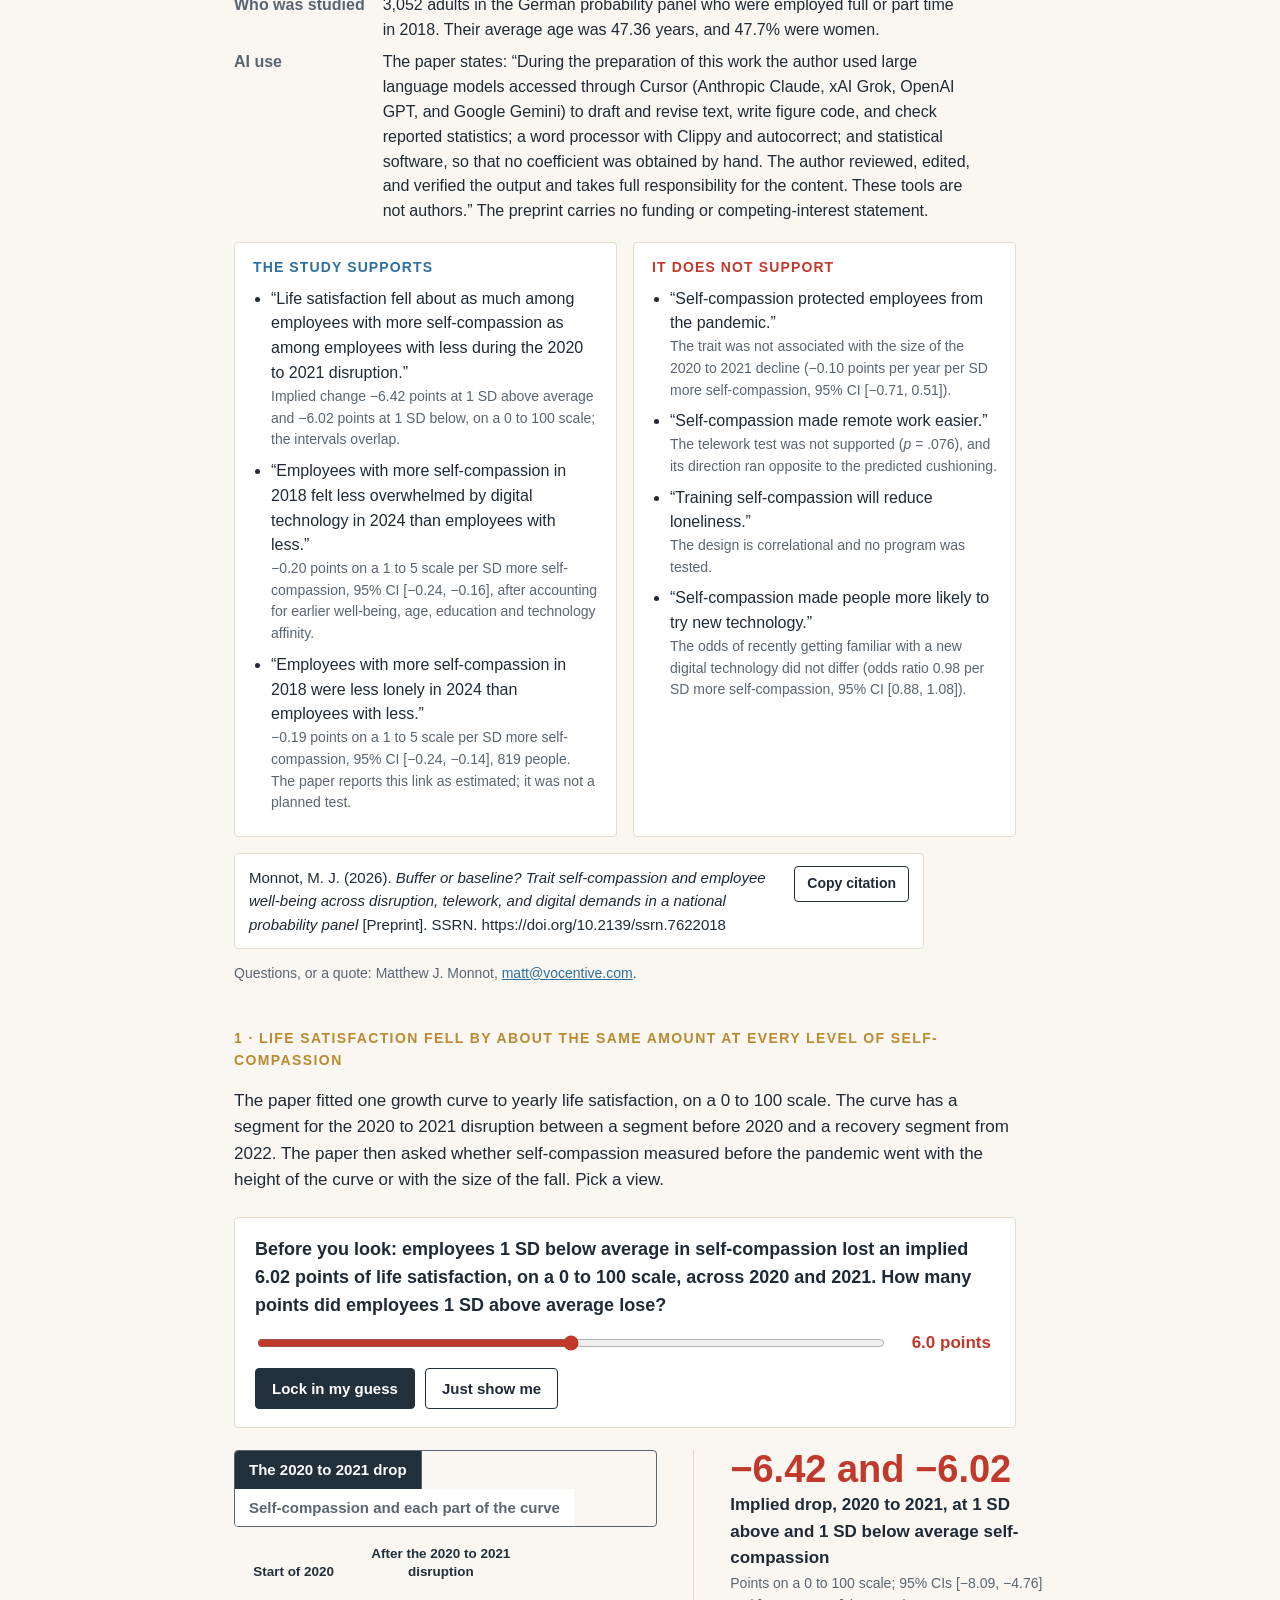
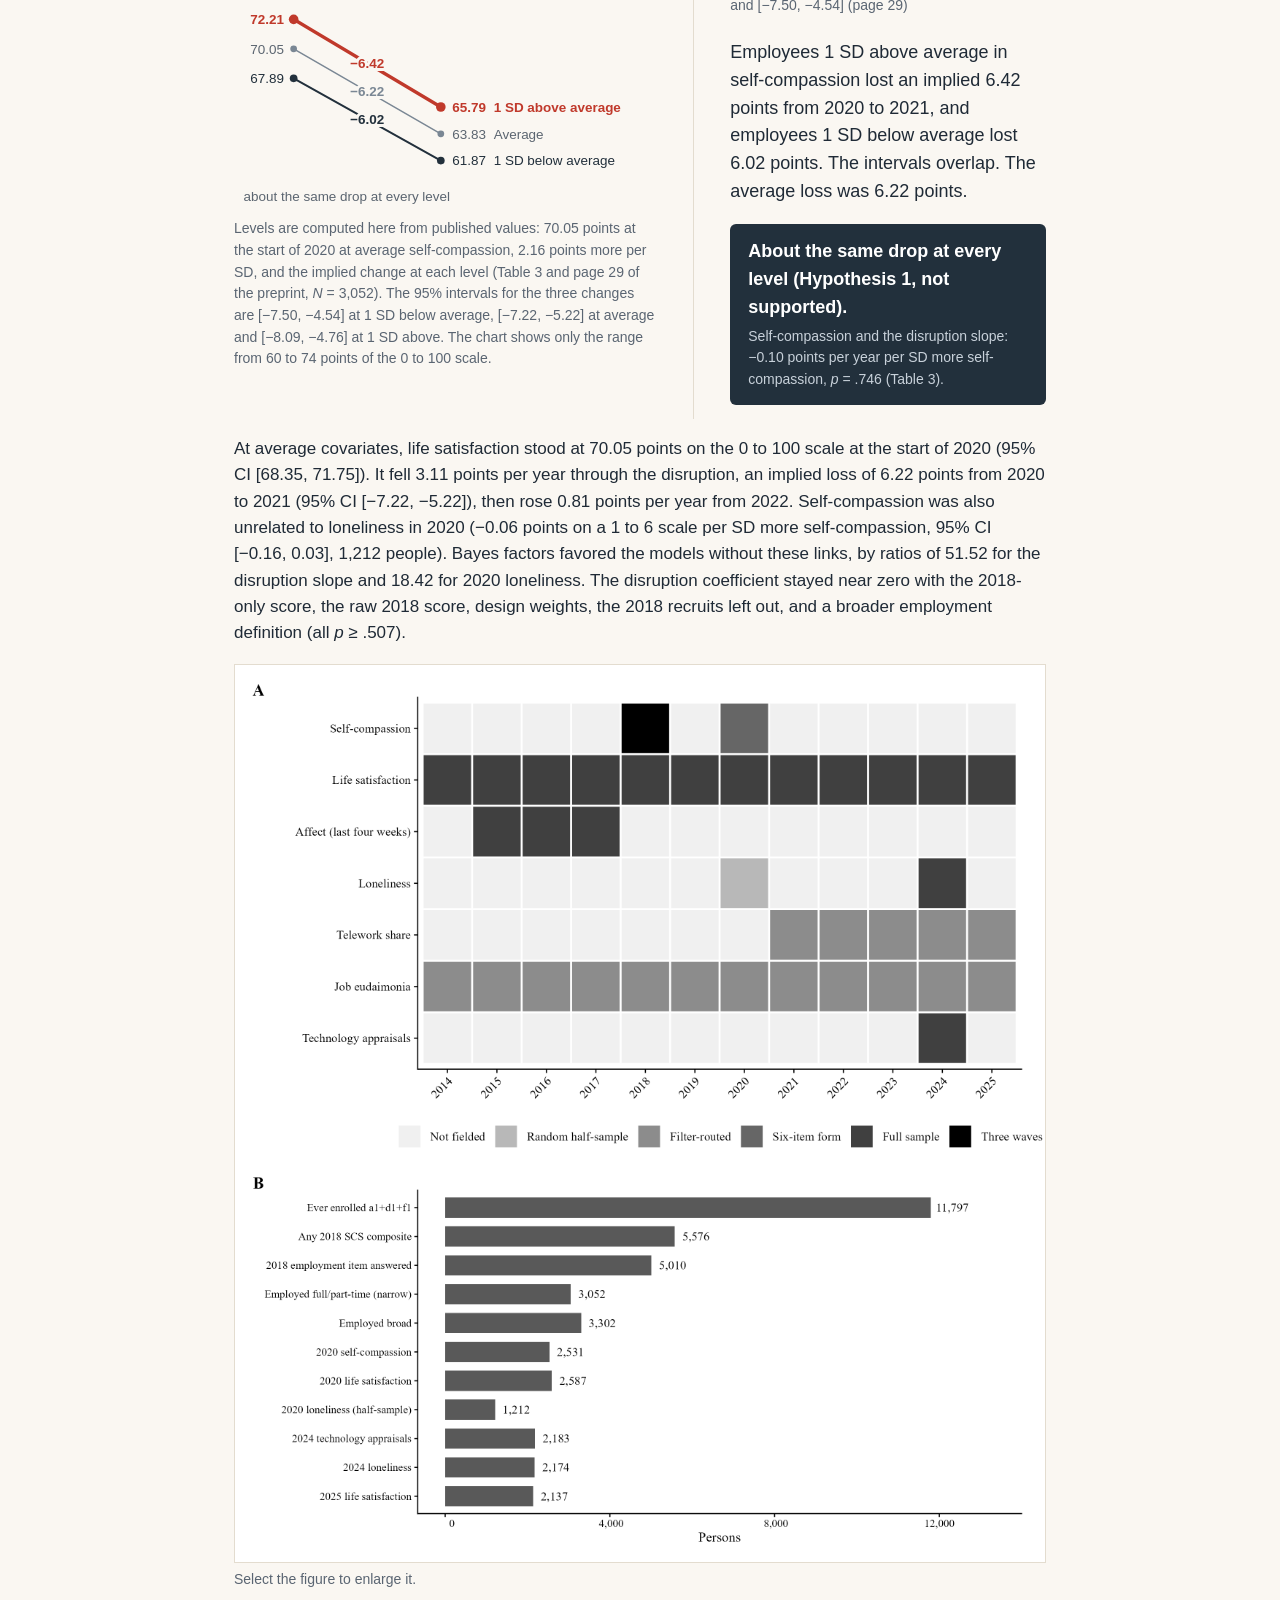
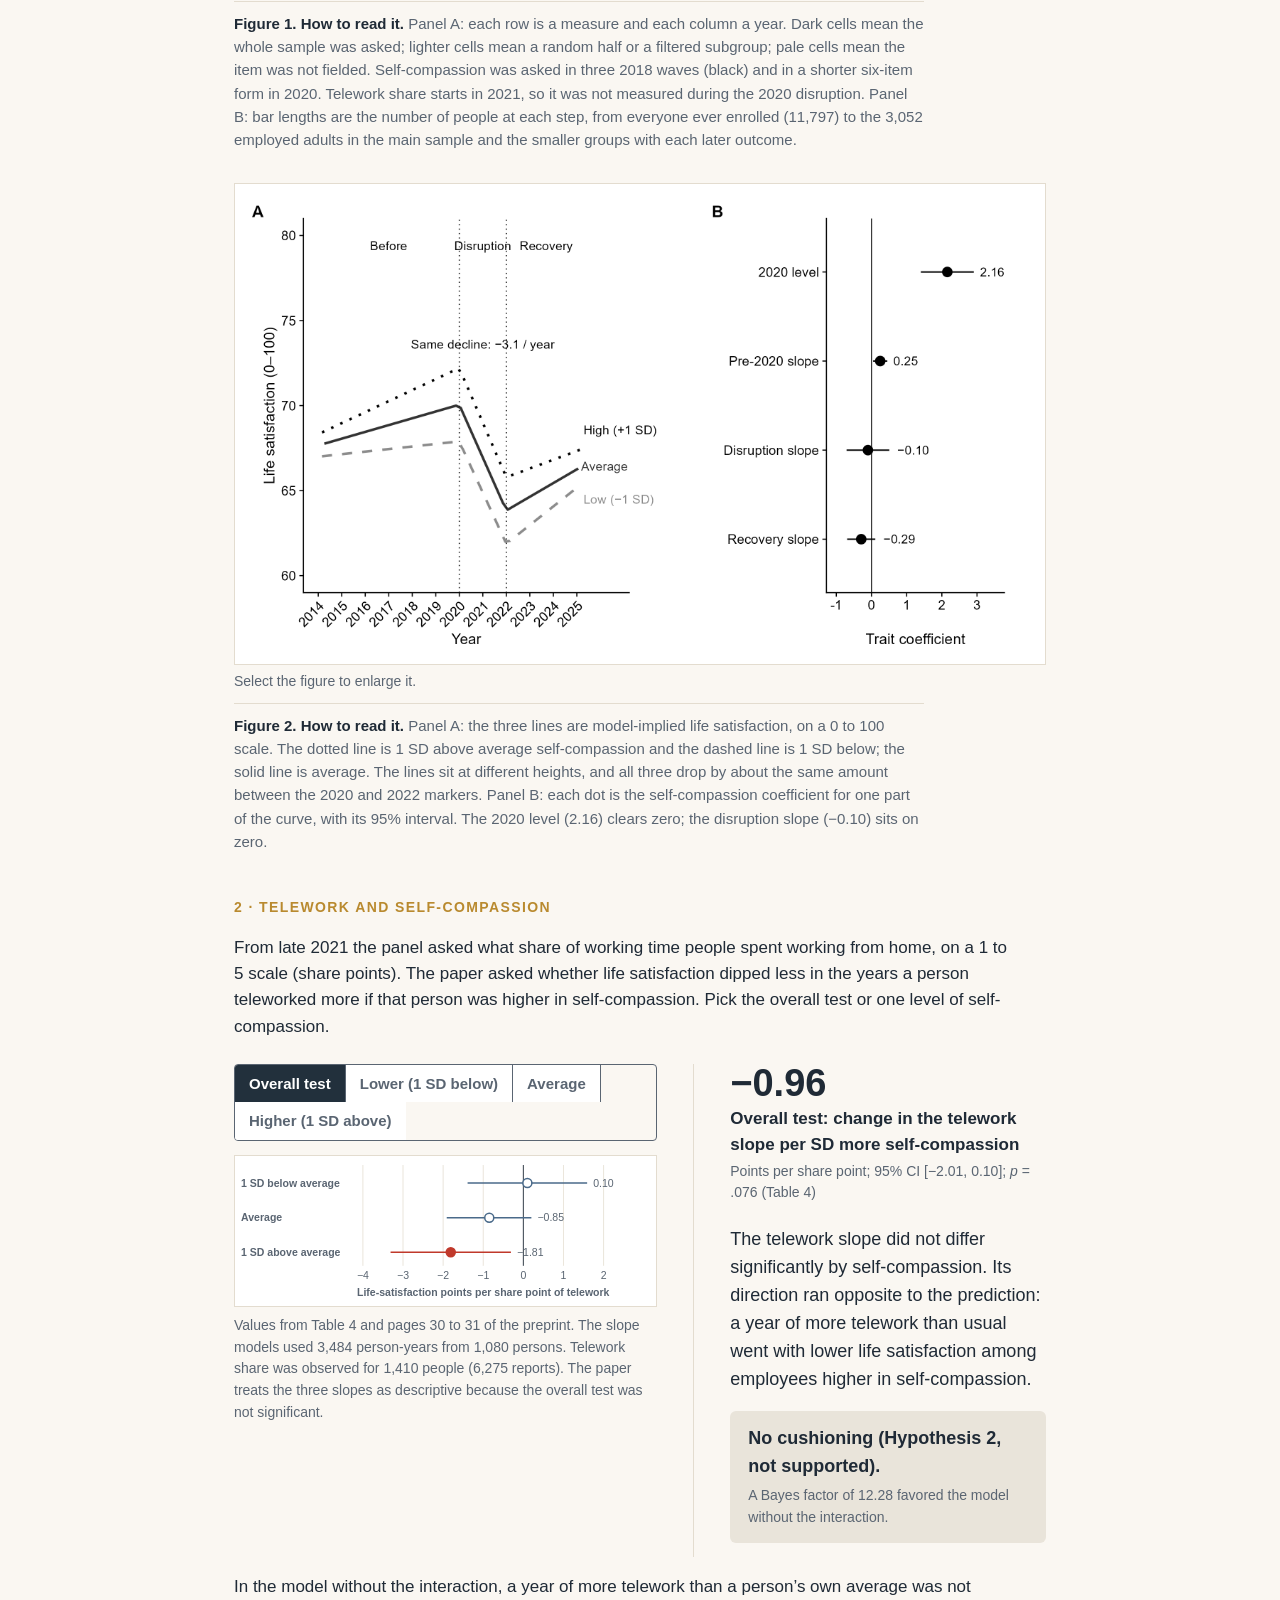
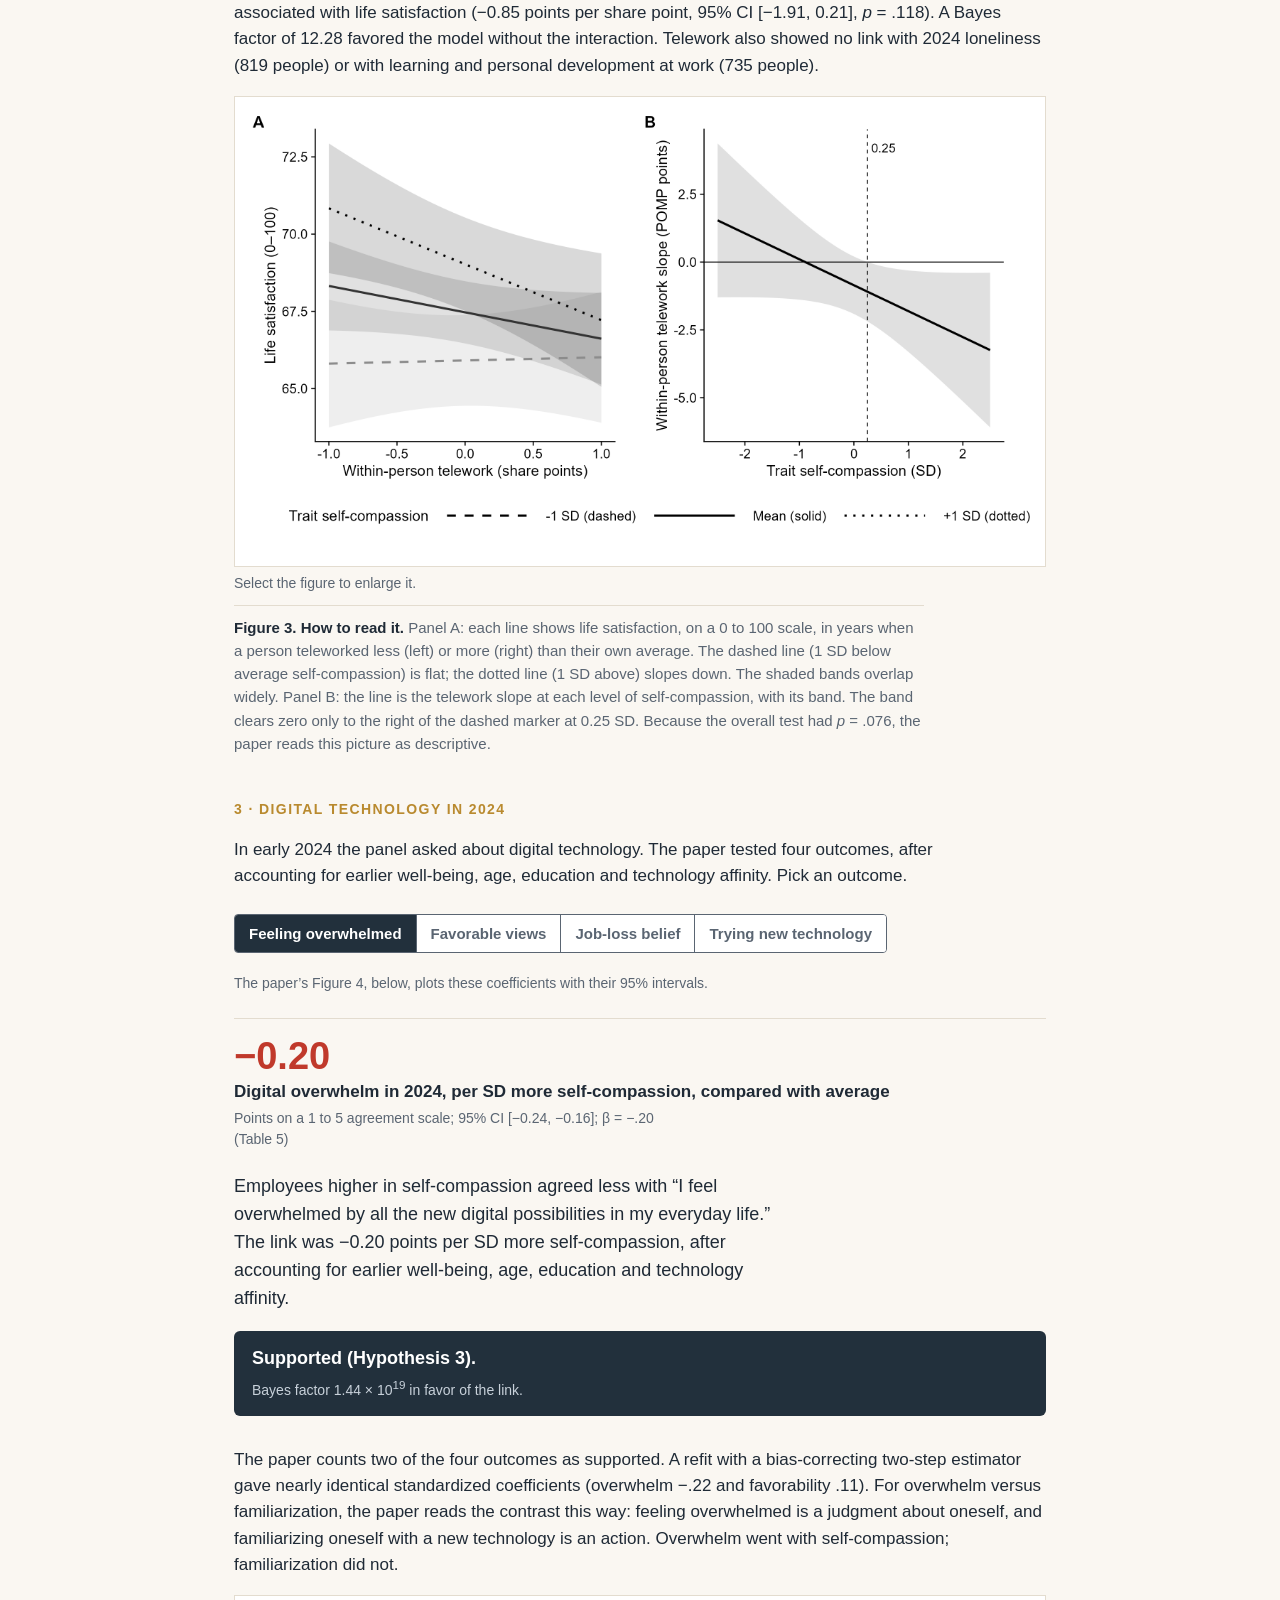
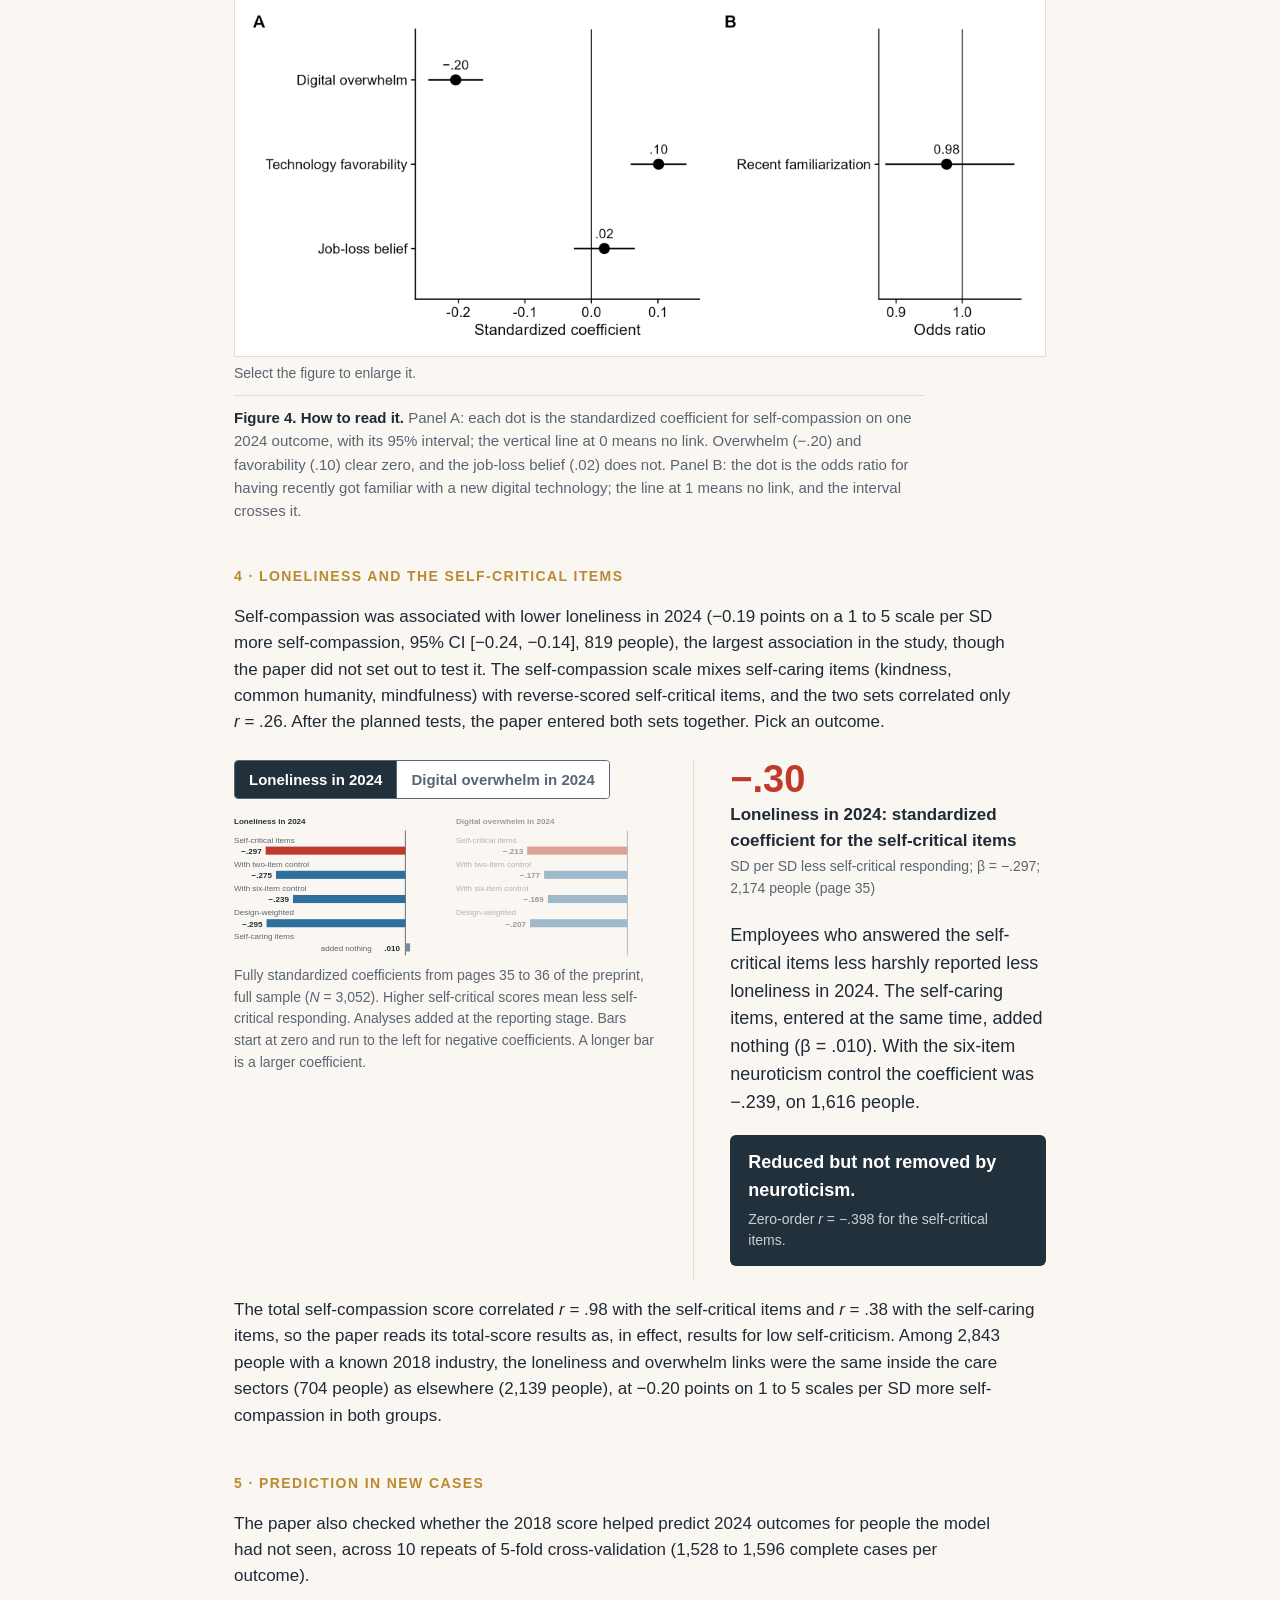
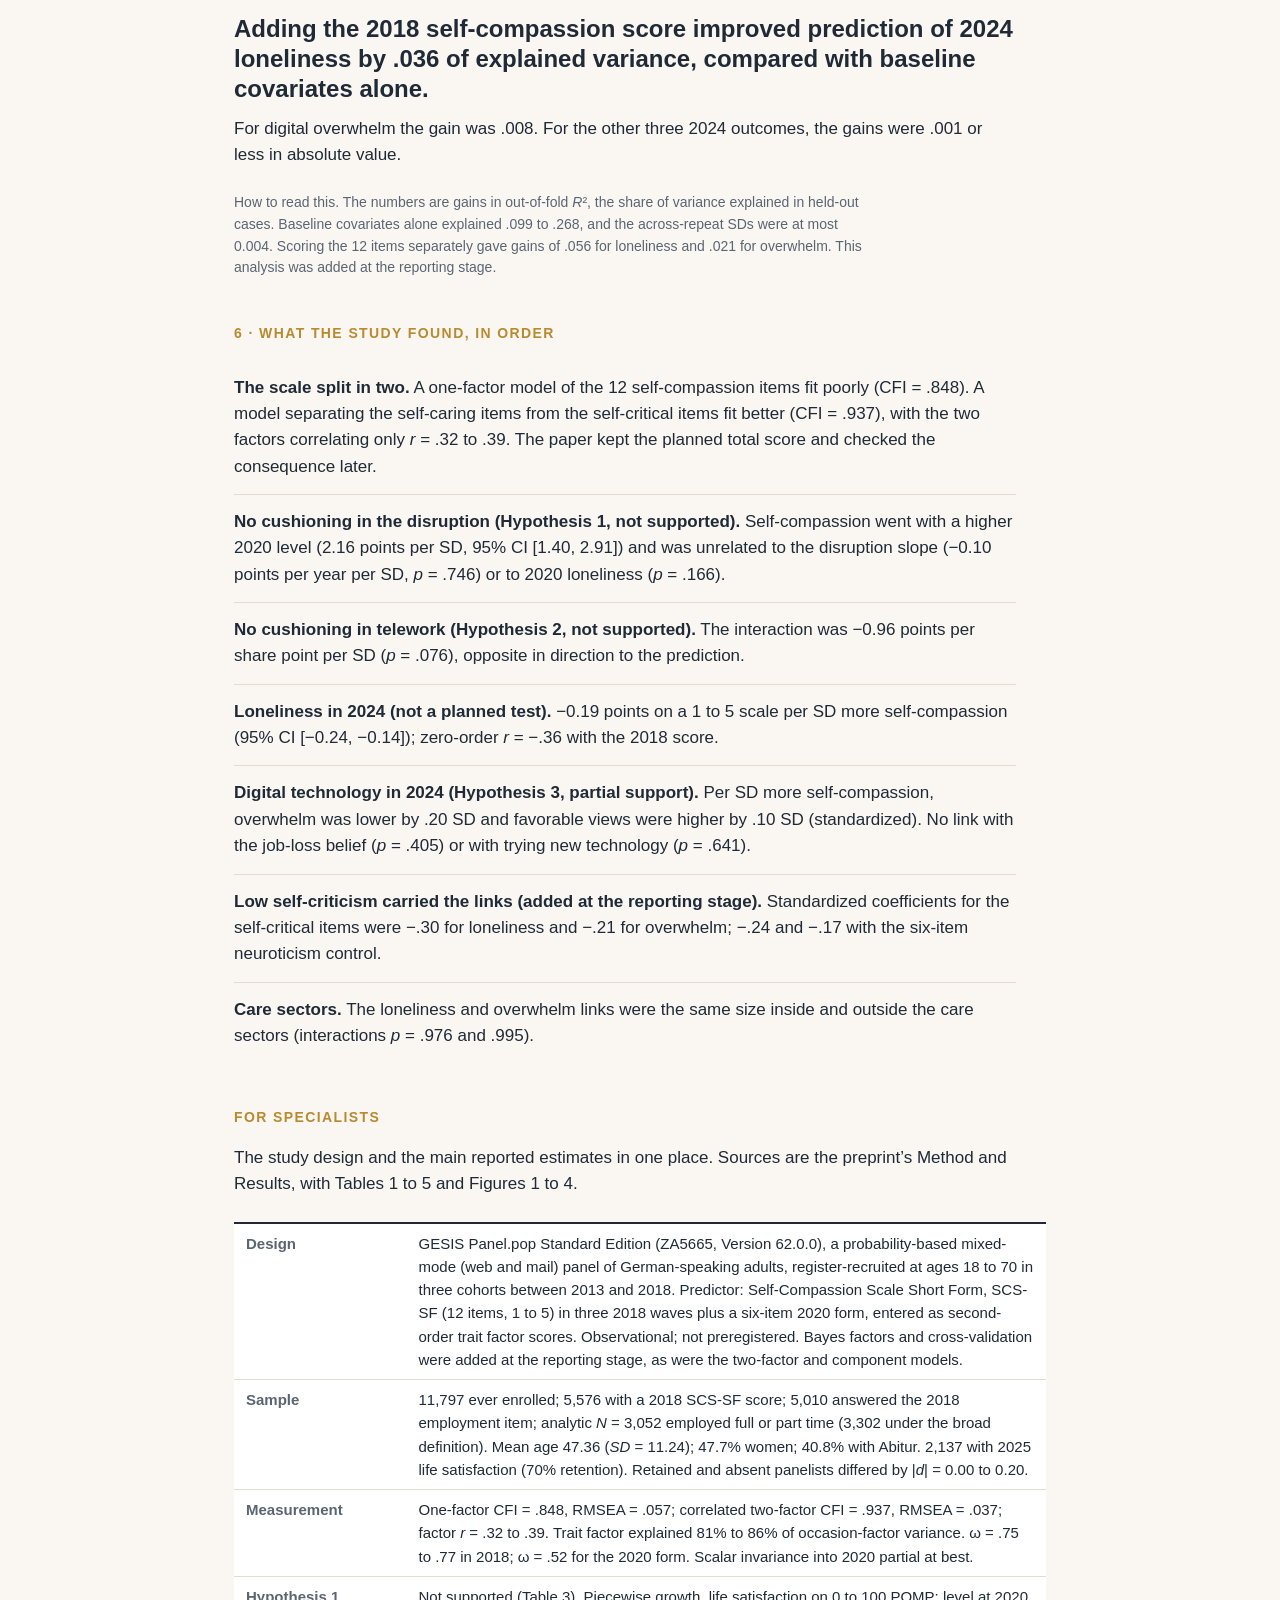
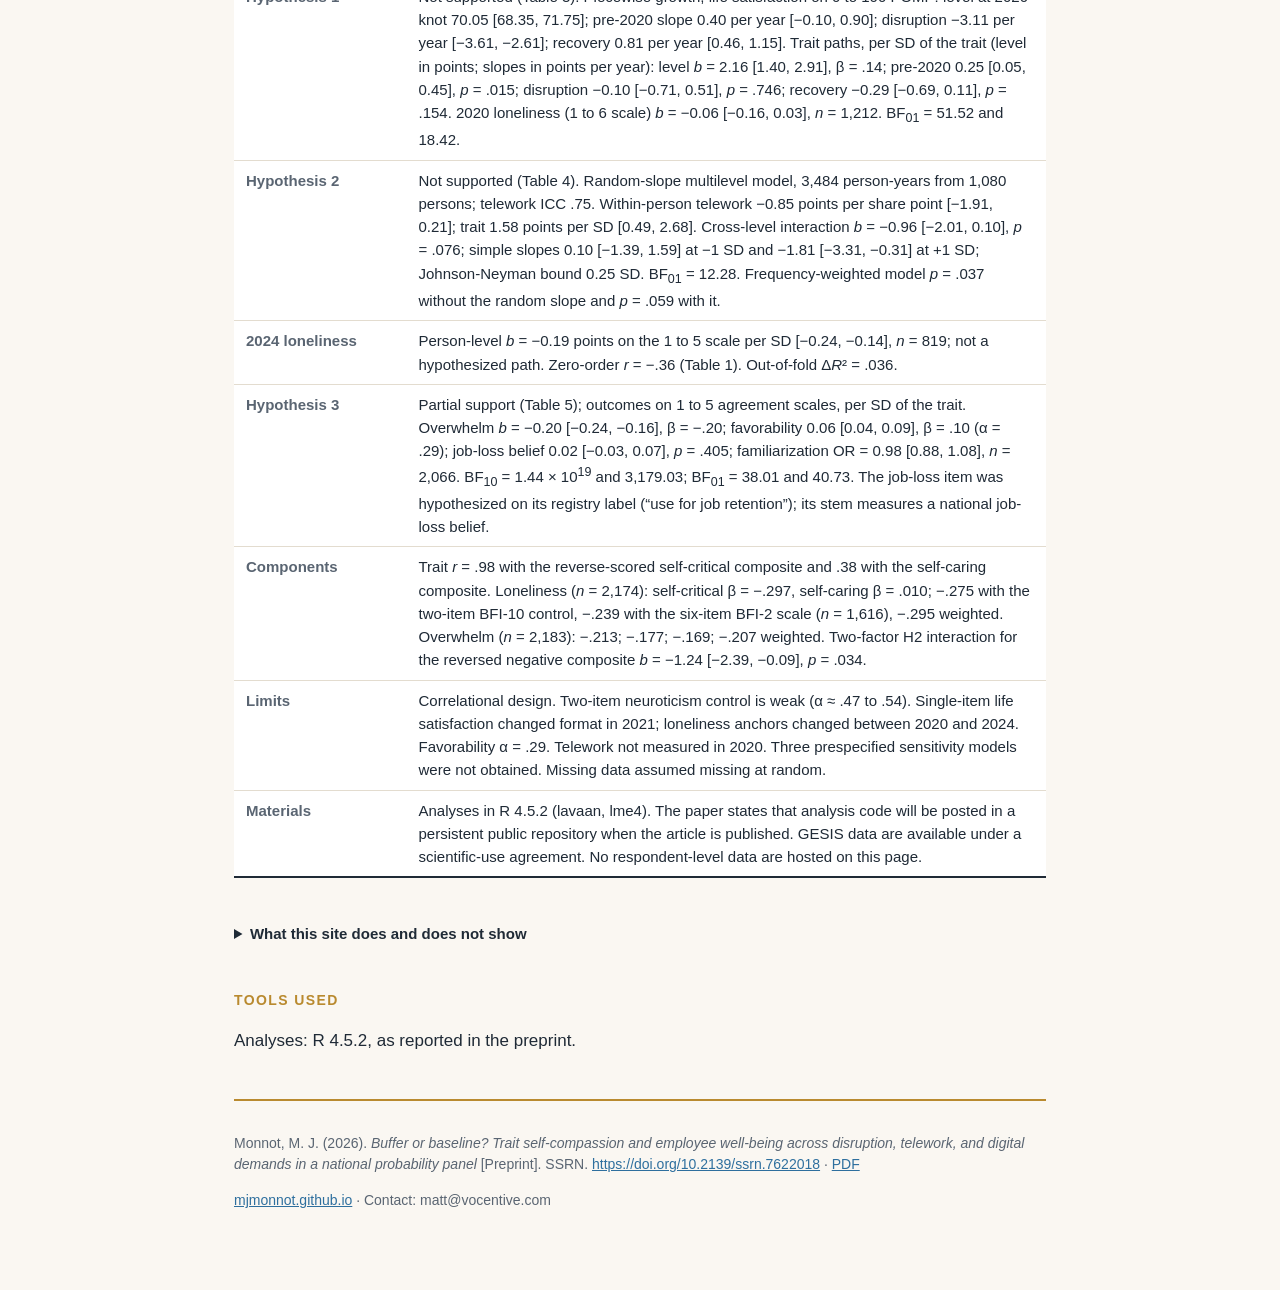
==== commit d397ad4c: "Buffer or Baseline companion: one-page rebuild with audience layers and redrawn charts One page with" ====
--- a/index.html
+++ b/index.html
@@ -3,296 +3,723 @@
 <head>
   <meta charset="utf-8">
   <meta name="viewport" content="width=device-width, initial-scale=1">
-  <title>Buffer or baseline? Self-compassion in a national probability panel</title>
-  <meta name="description" content="Self-compassion measured in 2018 marked lower loneliness and less digital overwhelm in 2024, carried by the self-critical items. Companion to Monnot (2026), SSRN.">
-  <link rel="canonical" href="https://mjmonnot.github.io/buffer-or-baseline/">
-  <meta property="og:title" content="Buffer or baseline? Self-compassion in a national probability panel">
-  <meta property="og:description" content="Self-compassion measured in 2018 marked who was less lonely and less overwhelmed in 2024. N = 3,052 employed adults in the GESIS Panel.pop.">
+  <title>German employees with more self-compassion in 2018 saw their life satisfaction fall about as much as employees with less during the COVID-19 disruption | Matthew J. Monnot</title>
+  <meta name="description" content="In a German national panel, employees with more self-compassion in 2018 saw their life satisfaction fall about as much as employees with less during the COVID-19 disruption. In 2024, they reported less loneliness and less digital overwhelm than employees with less self-compassion. Research companion to the preprint.">
   <meta property="og:type" content="website">
   <meta property="og:url" content="https://mjmonnot.github.io/buffer-or-baseline/">
-  <meta property="og:image" content="https://mjmonnot.github.io/buffer-or-baseline/linkedin/explainer.png">
-  <link rel="preconnect" href="https://fonts.googleapis.com">
-  <link rel="preconnect" href="https://fonts.gstatic.com" crossorigin>
-  <link href="https://fonts.googleapis.com/css2?family=Fraunces:ital,opsz,wght,SOFT,WONK@0,9..144,300..700,0..100,0..1;1,9..144,300..700,0..100,0..1&family=Inter:wght@400;500;600&display=swap" rel="stylesheet">
-  <link rel="stylesheet" href="style.css">
-  <script>document.documentElement.classList.add("js");</script>
+  <meta property="og:title" content="German employees with more self-compassion in 2018 saw their life satisfaction fall about as much as employees with less during the COVID-19 disruption">
+  <meta property="og:description" content="GESIS Panel, 3,052 adults employed in 2018. Life satisfaction fell 6.22 points on a 0 to 100 scale from 2020 to 2021, about equally at higher and lower self-compassion. In 2024, more self-compassion went with less loneliness and less digital overwhelm.">
+  <meta property="og:image" content="https://mjmonnot.github.io/buffer-or-baseline/assets/figure2-life-satisfaction.png">
+  <meta property="og:site_name" content="Matthew J. Monnot">
+  <meta name="twitter:card" content="summary_large_image">
+  <link rel="stylesheet" href="assets/companion.css">
+  <style>#ls-chart text, #tw-chart text, #tc-chart text, #cp-chart text { font-size: 14px; } #ls-chart text.lbl, #tw-chart text.lbl, #tc-chart text.lbl, #cp-chart text.lbl { font-size: 14px; }
+  #ls-chart, #cp-multiples svg { border: none; background: none; overflow: visible; }
+  .calc-wide { grid-template-columns: 1fr; gap: 24px; }
+  .calc-wide .results { border-left: none; padding-left: 0; border-top: 1px solid var(--rule); padding-top: 18px; }
+  .multiples { display: grid; grid-template-columns: repeat(2, 1fr); gap: 20px; }
+  @media (max-width: 640px) { .multiples { grid-template-columns: 1fr; } }
+  .chart .multiples svg { border: none; background: none; overflow: visible; }
+  .multiples .pan { transition: opacity 0.15s; }
+  .multiples .pan-hit { fill: transparent; cursor: pointer; }
+  .multiples .pan-hit:focus-visible { outline: 2px solid var(--blue); outline-offset: 2px; }
+    .paper-figure a.zoom { display: block; cursor: zoom-in; }
+    .paper-figure a.zoom:focus-visible { outline: 2px solid var(--blue); outline-offset: 3px; }
+    .zoom-hint { font-size: 14px; color: var(--gray); margin: 6px 0 0; }
+    .lightbox { position: fixed; top: 0; right: 0; bottom: 0; left: 0; z-index: 1000; background: rgba(20, 26, 33, 0.94); display: flex; flex-direction: column; }
+    .lightbox[hidden] { display: none; }
+    .lightbox-bar { display: flex; justify-content: space-between; align-items: center; gap: 12px; padding: 10px 16px; color: #fff; font-size: 15px; }
+    .lightbox-bar button { font: inherit; color: #fff; background: none; border: 1px solid #fff; border-radius: 4px; padding: 6px 14px; cursor: pointer; }
+    .lightbox-bar button:focus-visible { outline: 2px solid #fff; outline-offset: 2px; }
+    .lightbox-buttons { white-space: nowrap; }
+    .lightbox-scroll { flex: 1; overflow: auto; padding: 0 16px 16px; }
+    .lightbox-scroll img { display: block; margin: 0 auto; max-width: none; height: auto; background: #fff; cursor: zoom-in; }
+    .lightbox-scroll img.large { cursor: zoom-out; }
+  </style>
 </head>
 <body>
-<nav class="site-nav" aria-label="Site">
+<main>
+
+<p class="backlink"><a href="https://mjmonnot.github.io/publications/2026-buffer-or-baseline.html">&larr; Publication page</a> &nbsp;&middot;&nbsp; <a href="https://mjmonnot.github.io/">mjmonnot.github.io</a></p>
+
+<header class="masthead">
+  <p class="kicker">Self-compassion, disruption and well-being at work in Germany &middot; Research companion</p>
+  <h1>German employees with more self-compassion in 2018 saw their life satisfaction fall about as much as employees with less during the COVID-19 disruption.</h1>
+  <p class="dek">A study of the GESIS Panel, a national probability panel of German adults. It follows 3,052 adults who were employed in 2018. The panel asked about life satisfaction every year from 2014 to 2025. Self-compassion is a way of relating to your own difficulties, with kindness and without harsh self-judgment. Every result is an association in survey data. Nothing was assigned or changed by the researcher.</p>
+  <div class="masthead-actions">
+    <a class="btn primary" href="https://mjmonnot.github.io/assets/pdfs/Monnot_2026_Buffer_or_Baseline_SelfCompassion_SSRN_7622018.pdf">Download the preprint PDF</a>
+    <a class="btn ghost" href="https://doi.org/10.2139/ssrn.7622018">DOI &middot; SSRN</a>
+  </div>
+  <nav class="audience-nav" aria-label="Jump to the part written for you">
+    <span class="lead">Start where it suits you:</span>
+    <a href="#plain">In plain words</a>
+    <a href="#practice">In practice</a>
+    <a href="#writers">For writers</a>
+    <a href="#evidence">The evidence</a>
+    <a href="#specialists">For specialists</a>
+  </nav>
+</header>
+
+<section id="plain" aria-labelledby="s-find">
+  <p class="section-label" id="s-find">Three findings</p>
+  <ol class="headlines" id="headlines">
+    <li>Life satisfaction fell 6.22 points on a 0 to 100 scale during the COVID-19 disruption, about equally for employees with more and less self-compassion.</li>
+    <li>Employees with more self-compassion in 2018 felt less overwhelmed by digital technology in 2024 than employees with less. They were also less lonely in 2024, a link the study had not set out to test.</li>
+    <li>Those 2024 links were carried by being less harsh on oneself. The self-caring items added nothing further. The links were smaller but still present after accounting for neuroticism, a general tendency toward negative emotion.</li>
+  </ol>
+</section>
+
+<section aria-labelledby="s0">
+  <p class="section-label" id="s0">At a glance</p>
+  <div class="strip">
+    <div class="stat"><span class="stat-value red">3,052</span><span class="stat-label">Adults employed in 2018</span><span class="stat-sub">GESIS Panel, a probability panel of German adults; outcomes followed to 2025</span></div>
+    <div class="stat"><span class="stat-value red">&minus;6.42 and &minus;6.02</span><span class="stat-label">Drop in life satisfaction, 2020 to 2021</span><span class="stat-sub">Points on a 0 to 100 scale, at 1 SD above and 1 SD below average self-compassion; 95% CIs [&minus;8.09, &minus;4.76] and [&minus;7.50, &minus;4.54]</span></div>
+    <div class="stat"><span class="stat-value red">&minus;0.20</span><span class="stat-label">Digital overwhelm in 2024</span><span class="stat-sub">Points on a 1 to 5 agreement scale per SD more self-compassion, compared with average; 95% CI [&minus;0.24, &minus;0.16]</span></div>
+    <div class="stat"><span class="stat-value red">&minus;0.19</span><span class="stat-label">Loneliness in 2024</span><span class="stat-sub">Points on a 1 to 5 scale per SD more self-compassion, compared with average; 95% CI [&minus;0.24, &minus;0.14]; 819 people</span></div>
+  </div>
+</section>
+
+<section id="practice" aria-labelledby="s-prac">
+  <p class="section-label" id="s-prac">What this means in practice</p>
+  <div class="brief">
+    <p class="q">The decision</p>
+    <p class="decision">Employers look for personal resources that help staff come through disruption and new digital demands. The paper asks whether self-compassion, measured before COVID-19, played that protective part.</p>
+    <p class="answer"><strong>Read a self-compassion score as a marker of later well-being. It did not mark who was protected when the pandemic arrived.</strong> Life satisfaction fell about equally at higher and lower self-compassion. Years later, employees with more self-compassion in 2018 reported less loneliness and less digital overwhelm than employees with less. In exploratory models added at the reporting stage, both links were carried by the reverse-scored self-critical items (pp. 2, 37). The design is correlational, so it does not show what raising self-compassion would do.</p>
+  </div>
+  <div class="cards">
+    <div class="card do">
+      <h3>What was found</h3>
+      <ul>
+        <li>Life satisfaction fell 6.22 points on a 0 to 100 scale from 2020 to 2021, about equally at higher and lower self-compassion.</li>
+        <li>More self-compassion in 2018 went with higher life satisfaction at the start of 2020 (2.16 points per SD, compared with average) and with less loneliness and less digital overwhelm in 2024.</li>
+        <li>The 2024 links were the same size inside the care sectors as outside them (&minus;0.20 points on 1 to 5 scales per SD more self-compassion, in both groups).</li>
+      </ul>
+    </div>
+    <div class="card ask">
+      <h3>What to watch, as named in the paper</h3>
+      <ul>
+        <li>Harsh self-judgment. If the prospective association runs through the self-critical items, programs aimed at reducing harsh self-judgment are the ones the panel evidence supports. None was tested here. The paper marks the component-specific estimates as exploratory (p. 7).</li>
+        <li>Loneliness and feeling overwhelmed by technology. The paper notes that both matter at work, and the 2018 score improved out-of-sample prediction for these two outcomes.</li>
+      </ul>
+    </div>
+    <div class="card test">
+      <h3>What would sharpen the answer</h3>
+      <ul>
+        <li>An experiment or intervention study that tests whether reducing self-criticism changes later loneliness or digital overwhelm.</li>
+        <li>A randomized trial built around a workplace change, which would test the buffering the measured trait did not show.</li>
+        <li>Scoring the self-caring items and the self-critical items separately, with a full measure of neuroticism.</li>
+      </ul>
+    </div>
+  </div>
+  <p class="fineprint">The first two cards follow the paper&rsquo;s Results and Discussion sections. The third card follows its Limitations and Future Directions sections. To discuss a measurement plan: <a href="mailto:matt@vocentive.com">matt@vocentive.com</a>.</p>
+</section>
+
+<section id="writers" aria-labelledby="s-writ">
+  <p class="section-label" id="s-writ">For writers and editors</p>
+  <p class="oneline" id="oneline">In a German national panel, employees with more self-compassion in 2018 saw their life satisfaction fall about as much as employees with less during COVID-19.</p>
+  <p class="fineprint" style="margin-top:8px"><button type="button" class="copy-btn" id="copy-oneline">Copy this sentence</button></p>
+  <dl class="facts">
+    <dt>Paper</dt><dd>&ldquo;Buffer or Baseline? Trait Self-Compassion and Employee Well-Being Across Disruption, Telework, and Digital Demands in a National Probability Panel,&rdquo; by Matthew J. Monnot (Vocentive).</dd>
+    <dt>Kind of study</dt><dd>Observational. The analytic sample is drawn from the 2013 recruitment cohort and from the 2016 and 2018 refreshes. Of the 3,052 adults employed in 2018, 1,611 have a 2014 life-satisfaction report. Self-compassion was measured in 2018 and 2020. Nobody was given a program or intervention. By the panel&rsquo;s design, the 2020 self-compassion items were administered across four experimental presentation groups (p. 15), and 2020 loneliness was asked of a random half-sample (p. 16).</dd>
+    <dt>Status</dt><dd>Preprint posted on SSRN (2026). Not peer reviewed.</dd>
+    <dt>Data</dt><dd>Existing data from the GESIS Panel.pop Standard Edition (ZA5665, Version 62.0.0), used under a scientific-use agreement that prohibits sharing the respondent-level data. The author did not collect the data. The study was not preregistered; the paper states that the hypotheses were specified before the main models were estimated.</dd>
+    <dt>Who was studied</dt><dd>3,052 adults in the German probability panel who were employed full or part time in 2018. Their average age was 47.36 years, and 47.7% were women.</dd>
+    <dt>AI use</dt><dd>The paper states: &ldquo;During the preparation of this work the author used large language models accessed through Cursor (Anthropic Claude, xAI Grok, OpenAI GPT, and Google Gemini) to draft and revise text, write figure code, and check reported statistics; a word processor with Clippy and autocorrect; and statistical software, so that no coefficient was obtained by hand. The author reviewed, edited, and verified the output and takes full responsibility for the content. These tools are not authors.&rdquo; The preprint carries no funding or competing-interest statement.</dd>
+  </dl>
+  <div class="say-grid">
+    <div class="say yes">
+      <h3>The study supports</h3>
+      <ul>
+        <li>&ldquo;Life satisfaction fell about as much among employees with more self-compassion as among employees with less during the 2020 to 2021 disruption.&rdquo;<span>Implied change &minus;6.42 points at 1 SD above average and &minus;6.02 points at 1 SD below, on a 0 to 100 scale; the intervals overlap.</span></li>
+        <li>&ldquo;Employees with more self-compassion in 2018 felt less overwhelmed by digital technology in 2024 than employees with less.&rdquo;<span>&minus;0.20 points on a 1 to 5 scale per SD more self-compassion, 95% CI [&minus;0.24, &minus;0.16], after accounting for earlier well-being, age, education and technology affinity.</span></li>
+        <li>&ldquo;Employees with more self-compassion in 2018 were less lonely in 2024 than employees with less.&rdquo;<span>&minus;0.19 points on a 1 to 5 scale per SD more self-compassion, 95% CI [&minus;0.24, &minus;0.14], 819 people. The paper reports this link as estimated; it was not a planned test.</span></li>
+      </ul>
+    </div>
+    <div class="say no">
+      <h3>It does not support</h3>
+      <ul>
+        <li>&ldquo;Self-compassion protected employees from the pandemic.&rdquo;<span>The trait was not associated with the size of the 2020 to 2021 decline (&minus;0.10 points per year per SD more self-compassion, 95% CI [&minus;0.71, 0.51]).</span></li>
+        <li>&ldquo;Self-compassion made remote work easier.&rdquo;<span>The telework test was not supported (<em>p</em> = .076), and its direction ran opposite to the predicted cushioning.</span></li>
+        <li>&ldquo;Training self-compassion will reduce loneliness.&rdquo;<span>The design is correlational and no program was tested.</span></li>
+        <li>&ldquo;Self-compassion made people more likely to try new technology.&rdquo;<span>The odds of recently getting familiar with a new digital technology did not differ (odds ratio 0.98 per SD more self-compassion, 95% CI [0.88, 1.08]).</span></li>
+      </ul>
+    </div>
+  </div>
+  <div class="cite-box">
+    <p id="cite-text">Monnot, M. J. (2026). <em>Buffer or baseline? Trait self-compassion and employee well-being across disruption, telework, and digital demands in a national probability panel</em> [Preprint]. SSRN. https://doi.org/10.2139/ssrn.7622018</p>
+    <button type="button" class="copy-btn" id="copy-cite">Copy citation</button>
+  </div>
+  <p class="fineprint">Questions, or a quote: Matthew J. Monnot, <a href="mailto:matt@vocentive.com">matt@vocentive.com</a>.</p>
+</section>
+
+<section id="evidence" aria-labelledby="s1">
+  <p class="section-label" id="s1">1 &middot; Life satisfaction fell by about the same amount at every level of self-compassion</p>
+  <p class="section-intro">The paper fitted one growth curve to yearly life satisfaction, on a 0 to 100 scale. The curve has a segment for the 2020 to 2021 disruption between a segment before 2020 and a recovery segment from 2022. The paper then asked whether self-compassion measured before the pandemic went with the height of the curve or with the size of the fall. Pick a view.</p>
+  <div id="guess"></div>
+  <div id="ls-wrap" class="guess-target">
+  <div class="calc">
+    <div class="controls">
+      <div class="seg" role="group" aria-label="Choose a view of the life-satisfaction results" id="ls-seg">
+        <button type="button" data-k="drop" aria-pressed="true">The 2020 to 2021 drop</button>
+        <button type="button" data-k="links" aria-pressed="false">Self-compassion and each part of the curve</button>
+      </div>
+      <figure class="chart">
+        <svg id="ls-chart" viewBox="0 0 560 220" role="img" aria-labelledby="ls-title ls-desc">
+          <title id="ls-title">Life-satisfaction results for the selected view</title>
+          <desc id="ls-desc">The drop view is a slopegraph. Three lines, for employees 1 SD below average, at average and 1 SD above average in self-compassion, run from the model-implied level of life satisfaction at the start of 2020 to the level after the 2020 to 2021 disruption. The lines are close to parallel. The links view shows the four self-compassion coefficients on the growth curve as dots with 95% interval lines.</desc>
+        </svg>
+        <figcaption id="ls-cap">Values from Table 3 and page 29 of the preprint (<em>N</em> = 3,052). Lines are 95% intervals.</figcaption>
+      </figure>
+    </div>
+    <div class="results" aria-live="polite">
+      <div class="stat">
+        <span class="stat-value red" id="ls-value">&nbsp;</span>
+        <span class="stat-label" id="ls-label">&nbsp;</span>
+        <span class="stat-sub" id="ls-sub">&nbsp;</span>
+      </div>
+      <p class="reading" id="ls-reading">&nbsp;</p>
+      <div class="kicker-bar" id="ls-bar">
+        <p class="kicker-main" id="ls-main">&nbsp;</p>
+        <p class="kicker-sub" id="ls-barsub">&nbsp;</p>
+      </div>
+    </div>
+  </div>
+  </div>
+  <p>At average covariates, life satisfaction stood at 70.05 points on the 0 to 100 scale at the start of 2020 (95% CI [68.35, 71.75]). It fell 3.11 points per year through the disruption, an implied loss of 6.22 points from 2020 to 2021 (95% CI [&minus;7.22, &minus;5.22]), then rose 0.81 points per year from 2022. Self-compassion was also unrelated to loneliness in 2020 (&minus;0.06 points on a 1 to 6 scale per SD more self-compassion, 95% CI [&minus;0.16, 0.03], 1,212 people). Bayes factors favored the models without these links, by ratios of 51.52 for the disruption slope and 18.42 for 2020 loneliness. The disruption coefficient stayed near zero with the 2018-only score, the raw 2018 score, design weights, the 2018 recruits left out, and a broader employment definition (all <em>p</em> &ge; .507).</p>
+  <figure class="paper-figure">
+    <a class="zoom" href="assets/figure1-design-timeline.png" target="_blank" rel="noopener" data-title="Figure 1 of the preprint"><img src="assets/figure1-design-timeline.png" alt="Figure 1 of the preprint: Panel A, a grid showing which measures were fielded in each year from 2014 to 2025; Panel B, horizontal bars showing how many people had each measure, from 11,797 ever enrolled down to 2,137 with 2025 life satisfaction." width="1110" height="1230" loading="lazy"></a>
+    <p class="zoom-hint">Select the figure to enlarge it.</p>
+    <figcaption><strong>Figure 1. How to read it.</strong> Panel A: each row is a measure and each column a year. Dark cells mean the whole sample was asked; lighter cells mean a random half or a filtered subgroup; pale cells mean the item was not fielded. Self-compassion was asked in three 2018 waves (black) and in a shorter six-item form in 2020. Telework share starts in 2021, so it was not measured during the 2020 disruption. Panel B: bar lengths are the number of people at each step, from everyone ever enrolled (11,797) to the 3,052 employed adults in the main sample and the smaller groups with each later outcome.</figcaption>
+  </figure>
+  <figure class="paper-figure">
+    <a class="zoom" href="assets/figure2-life-satisfaction.png" target="_blank" rel="noopener" data-title="Figure 2 of the preprint"><img src="assets/figure2-life-satisfaction.png" alt="Figure 2 of the preprint: Panel A, model-implied life-satisfaction lines from 2014 to 2025 at three levels of self-compassion, each falling between 2020 and 2022 with the label Same decline; Panel B, dot-and-interval plot of four self-compassion coefficients." width="1140" height="675" loading="lazy"></a>
+    <p class="zoom-hint">Select the figure to enlarge it.</p>
+    <figcaption><strong>Figure 2. How to read it.</strong> Panel A: the three lines are model-implied life satisfaction, on a 0 to 100 scale. The dotted line is 1 SD above average self-compassion and the dashed line is 1 SD below; the solid line is average. The lines sit at different heights, and all three drop by about the same amount between the 2020 and 2022 markers. Panel B: each dot is the self-compassion coefficient for one part of the curve, with its 95% interval. The 2020 level (2.16) clears zero; the disruption slope (&minus;0.10) sits on zero.</figcaption>
+  </figure>
+</section>
+
+<section aria-labelledby="s2">
+  <p class="section-label" id="s2">2 &middot; Telework and self-compassion</p>
+  <p class="section-intro">From late 2021 the panel asked what share of working time people spent working from home, on a 1 to 5 scale (share points). The paper asked whether life satisfaction dipped less in the years a person teleworked more if that person was higher in self-compassion. Pick the overall test or one level of self-compassion.</p>
+  <div class="calc">
+    <div class="controls">
+      <div class="seg" role="group" aria-label="Choose the telework test or a level of self-compassion" id="tw-seg">
+        <button type="button" data-k="int" aria-pressed="true">Overall test</button>
+        <button type="button" data-k="lo" aria-pressed="false">Lower (1 SD below)</button>
+        <button type="button" data-k="mid" aria-pressed="false">Average</button>
+        <button type="button" data-k="hi" aria-pressed="false">Higher (1 SD above)</button>
+      </div>
+      <figure class="chart">
+        <svg id="tw-chart" viewBox="0 0 560 200" role="img" aria-labelledby="tw-title tw-desc">
+          <title id="tw-title">Within-person telework slopes at three levels of self-compassion</title>
+          <desc id="tw-desc">Dots with 95% interval lines show the simple slopes reported under Table 4 of the preprint, in life-satisfaction points per share point of telework.</desc>
+        </svg>
+        <figcaption>Values from Table 4 and pages 30 to 31 of the preprint. The slope models used 3,484 person-years from 1,080 persons. Telework share was observed for 1,410 people (6,275 reports). The paper treats the three slopes as descriptive because the overall test was not significant.</figcaption>
+      </figure>
+    </div>
+    <div class="results" aria-live="polite">
+      <div class="stat">
+        <span class="stat-value red" id="tw-value">&nbsp;</span>
+        <span class="stat-label" id="tw-label">&nbsp;</span>
+        <span class="stat-sub" id="tw-sub">&nbsp;</span>
+      </div>
+      <p class="reading" id="tw-reading">&nbsp;</p>
+      <div class="kicker-bar" id="tw-bar">
+        <p class="kicker-main" id="tw-main">&nbsp;</p>
+        <p class="kicker-sub" id="tw-barsub">&nbsp;</p>
+      </div>
+    </div>
+  </div>
+  <p>In the model without the interaction, a year of more telework than a person&rsquo;s own average was not associated with life satisfaction (&minus;0.85 points per share point, 95% CI [&minus;1.91, 0.21], <em>p</em> = .118). A Bayes factor of 12.28 favored the model without the interaction. Telework also showed no link with 2024 loneliness (819 people) or with learning and personal development at work (735 people).</p>
+  <figure class="paper-figure">
+    <a class="zoom" href="assets/figure3-telework.png" target="_blank" rel="noopener" data-title="Figure 3 of the preprint"><img src="assets/figure3-telework.png" alt="Figure 3 of the preprint: Panel A, three lines of life satisfaction against within-person telework at three levels of self-compassion with shaded bands; Panel B, the telework slope across levels of self-compassion with a dashed line at 0.25 SD." width="1140" height="660" loading="lazy"></a>
+    <p class="zoom-hint">Select the figure to enlarge it.</p>
+    <figcaption><strong>Figure 3. How to read it.</strong> Panel A: each line shows life satisfaction, on a 0 to 100 scale, in years when a person teleworked less (left) or more (right) than their own average. The dashed line (1 SD below average self-compassion) is flat; the dotted line (1 SD above) slopes down. The shaded bands overlap widely. Panel B: the line is the telework slope at each level of self-compassion, with its band. The band clears zero only to the right of the dashed marker at 0.25 SD. Because the overall test had <em>p</em> = .076, the paper reads this picture as descriptive.</figcaption>
+  </figure>
+</section>
+
+<section aria-labelledby="s3">
+  <p class="section-label" id="s3">3 &middot; Digital technology in 2024</p>
+  <p class="section-intro">In early 2024 the panel asked about digital technology. The paper tested four outcomes, after accounting for earlier well-being, age, education and technology affinity. Pick an outcome.</p>
+  <div class="calc calc-wide">
+    <div class="controls">
+      <div class="seg" role="group" aria-label="Choose a 2024 technology outcome" id="tc-seg">
+        <button type="button" data-k="over" aria-pressed="true">Feeling overwhelmed</button>
+        <button type="button" data-k="fav" aria-pressed="false">Favorable views</button>
+        <button type="button" data-k="job" aria-pressed="false">Job-loss belief</button>
+        <button type="button" data-k="fam" aria-pressed="false">Trying new technology</button>
+      </div>
+      <p class="control-note">The paper&rsquo;s Figure 4, below, plots these coefficients with their 95% intervals.</p>
+    </div>
+    <div class="results" aria-live="polite">
+      <div class="stat">
+        <span class="stat-value red" id="tc-value">&nbsp;</span>
+        <span class="stat-label" id="tc-label">&nbsp;</span>
+        <span class="stat-sub" id="tc-sub">&nbsp;</span>
+      </div>
+      <p class="reading" id="tc-reading">&nbsp;</p>
+      <div class="kicker-bar" id="tc-bar">
+        <p class="kicker-main" id="tc-main">&nbsp;</p>
+        <p class="kicker-sub" id="tc-barsub">&nbsp;</p>
+      </div>
+    </div>
+  </div>
+  <p>The paper counts two of the four outcomes as supported. A refit with a bias-correcting two-step estimator gave nearly identical standardized coefficients (overwhelm &minus;.22 and favorability .11). For overwhelm versus familiarization, the paper reads the contrast this way: feeling overwhelmed is a judgment about oneself, and familiarizing oneself with a new technology is an action. Overwhelm went with self-compassion; familiarization did not.</p>
+  <figure class="paper-figure">
+    <a class="zoom" href="assets/figure4-technology.png" target="_blank" rel="noopener" data-title="Figure 4 of the preprint"><img src="assets/figure4-technology.png" alt="Figure 4 of the preprint: Panel A, standardized coefficients with intervals for the three continuous outcomes, from minus .20 for digital overwhelm to .10 for favorability; Panel B, odds ratio for recent familiarization (0.98) with its interval." width="1080" height="480" loading="lazy"></a>
+    <p class="zoom-hint">Select the figure to enlarge it.</p>
+    <figcaption><strong>Figure 4. How to read it.</strong> Panel A: each dot is the standardized coefficient for self-compassion on one 2024 outcome, with its 95% interval; the vertical line at 0 means no link. Overwhelm (&minus;.20) and favorability (.10) clear zero, and the job-loss belief (.02) does not. Panel B: the dot is the odds ratio for having recently got familiar with a new digital technology; the line at 1 means no link, and the interval crosses it.</figcaption>
+  </figure>
+</section>
+
+<section aria-labelledby="s4">
+  <p class="section-label" id="s4">4 &middot; Loneliness and the self-critical items</p>
+  <p class="section-intro">Self-compassion was associated with lower loneliness in 2024 (&minus;0.19 points on a 1 to 5 scale per SD more self-compassion, 95% CI [&minus;0.24, &minus;0.14], 819 people), the largest association in the study, though the paper did not set out to test it. The self-compassion scale mixes self-caring items (kindness, common humanity, mindfulness) with reverse-scored self-critical items, and the two sets correlated only <em>r</em> = .26. After the planned tests, the paper entered both sets together. Pick an outcome.</p>
+  <div class="calc">
+    <div class="controls">
+      <div class="seg" role="group" aria-label="Choose a 2024 outcome" id="cp-seg">
+        <button type="button" data-k="lone" aria-pressed="true">Loneliness in 2024</button>
+        <button type="button" data-k="over" aria-pressed="false">Digital overwhelm in 2024</button>
+      </div>
+      <figure class="chart">
+        <div class="multiples" id="cp-multiples">
+          <svg id="cp-lone" viewBox="0 0 300 214" role="img" aria-labelledby="cp-lone-title cp-lone-desc">
+            <title id="cp-lone-title">Loneliness in 2024: standardized coefficients for the self-critical items under each model check</title>
+            <desc id="cp-lone-desc">Horizontal bars from zero. Self-critical items −.297; with the two-item control −.275; with the six-item control −.239; design-weighted −.295; self-caring items .010.</desc>
+          </svg>
+          <svg id="cp-over" viewBox="0 0 300 214" role="img" aria-labelledby="cp-over-title cp-over-desc">
+            <title id="cp-over-title">Digital overwhelm in 2024: standardized coefficients for the self-critical items under each model check</title>
+            <desc id="cp-over-desc">Horizontal bars from zero. Self-critical items −.213; with the two-item control −.177; with the six-item control −.169; design-weighted −.207. The paper gives no self-caring coefficient for this outcome.</desc>
+          </svg>
+        </div>
+        <figcaption>Fully standardized coefficients from pages 35 to 36 of the preprint, full sample (<em>N</em> = 3,052). Higher self-critical scores mean less self-critical responding. Analyses added at the reporting stage. Bars start at zero and run to the left for negative coefficients. A longer bar is a larger coefficient.</figcaption>
+      </figure>
+    </div>
+    <div class="results" aria-live="polite">
+      <div class="stat">
+        <span class="stat-value red" id="cp-value">&nbsp;</span>
+        <span class="stat-label" id="cp-label">&nbsp;</span>
+        <span class="stat-sub" id="cp-sub">&nbsp;</span>
+      </div>
+      <p class="reading" id="cp-reading">&nbsp;</p>
+      <div class="kicker-bar" id="cp-bar">
+        <p class="kicker-main" id="cp-main">&nbsp;</p>
+        <p class="kicker-sub" id="cp-barsub">&nbsp;</p>
+      </div>
+    </div>
+  </div>
+  <p>The total self-compassion score correlated <em>r</em> = .98 with the self-critical items and <em>r</em> = .38 with the self-caring items, so the paper reads its total-score results as, in effect, results for low self-criticism. Among 2,843 people with a known 2018 industry, the loneliness and overwhelm links were the same inside the care sectors (704 people) as elsewhere (2,139 people), at &minus;0.20 points on 1 to 5 scales per SD more self-compassion in both groups.</p>
+</section>
+
+<section aria-labelledby="s5">
+  <p class="section-label" id="s5">5 &middot; Prediction in new cases</p>
+  <p class="section-intro">The paper also checked whether the 2018 score helped predict 2024 outcomes for people the model had not seen, across 10 repeats of 5-fold cross-validation (1,528 to 1,596 complete cases per outcome).</p>
+  <h2>Adding the 2018 self-compassion score improved prediction of 2024 loneliness by .036 of explained variance, compared with baseline covariates alone.</h2>
+  <p class="section-intro">For digital overwhelm the gain was .008. For the other three 2024 outcomes, the gains were .001 or less in absolute value.</p>
+  <p class="fineprint">How to read this. The numbers are gains in out-of-fold <em>R</em>&sup2;, the share of variance explained in held-out cases. Baseline covariates alone explained .099 to .268, and the across-repeat SDs were at most 0.004. Scoring the 12 items separately gave gains of .056 for loneliness and .021 for overwhelm. This analysis was added at the reporting stage.</p>
+</section>
+
+<section aria-labelledby="s6">
+  <p class="section-label" id="s6">6 &middot; What the study found, in order</p>
+  <ul class="todo">
+    <li><strong>The scale split in two.</strong> A one-factor model of the 12 self-compassion items fit poorly (CFI = .848). A model separating the self-caring items from the self-critical items fit better (CFI = .937), with the two factors correlating only <em>r</em> = .32 to .39. The paper kept the planned total score and checked the consequence later.</li>
+    <li><strong>No cushioning in the disruption (Hypothesis 1, not supported).</strong> Self-compassion went with a higher 2020 level (2.16 points per SD, 95% CI [1.40, 2.91]) and was unrelated to the disruption slope (&minus;0.10 points per year per SD, <em>p</em> = .746) or to 2020 loneliness (<em>p</em> = .166).</li>
+    <li><strong>No cushioning in telework (Hypothesis 2, not supported).</strong> The interaction was &minus;0.96 points per share point per SD (<em>p</em> = .076), opposite in direction to the prediction.</li>
+    <li><strong>Loneliness in 2024 (not a planned test).</strong> &minus;0.19 points on a 1 to 5 scale per SD more self-compassion (95% CI [&minus;0.24, &minus;0.14]); zero-order <em>r</em> = &minus;.36 with the 2018 score.</li>
+    <li><strong>Digital technology in 2024 (Hypothesis 3, partial support).</strong> Per SD more self-compassion, overwhelm was lower by .20 SD and favorable views were higher by .10 SD (standardized). No link with the job-loss belief (<em>p</em> = .405) or with trying new technology (<em>p</em> = .641).</li>
+    <li><strong>Low self-criticism carried the links (added at the reporting stage).</strong> Standardized coefficients for the self-critical items were &minus;.30 for loneliness and &minus;.21 for overwhelm; &minus;.24 and &minus;.17 with the six-item neuroticism control.</li>
+    <li><strong>Care sectors.</strong> The loneliness and overwhelm links were the same size inside and outside the care sectors (interactions <em>p</em> = .976 and .995).</li>
+  </ul>
+</section>
+
+<section id="specialists" aria-labelledby="s-spec">
+  <p class="section-label" id="s-spec">For specialists</p>
+  <p class="section-intro">The study design and the main reported estimates in one place. Sources are the preprint&rsquo;s Method and Results, with Tables 1 to 5 and Figures 1 to 4.</p>
+  <table class="spec">
+    <tbody>
+      <tr><th scope="row">Design</th><td>GESIS Panel.pop Standard Edition (ZA5665, Version 62.0.0), a probability-based mixed-mode (web and mail) panel of German-speaking adults, register-recruited at ages 18 to 70 in three cohorts between 2013 and 2018. Predictor: Self-Compassion Scale Short Form, SCS-SF (12 items, 1 to 5) in three 2018 waves plus a six-item 2020 form, entered as second-order trait factor scores. Observational; not preregistered. Bayes factors and cross-validation were added at the reporting stage, as were the two-factor and component models.</td></tr>
+      <tr><th scope="row">Sample</th><td>11,797 ever enrolled; 5,576 with a 2018 SCS-SF score; 5,010 answered the 2018 employment item; analytic <em>N</em> = 3,052 employed full or part time (3,302 under the broad definition). Mean age 47.36 (<em>SD</em> = 11.24); 47.7% women; 40.8% with Abitur. 2,137 with 2025 life satisfaction (70% retention). Retained and absent panelists differed by |<em>d</em>| = 0.00 to 0.20.</td></tr>
+      <tr><th scope="row">Measurement</th><td>One-factor CFI = .848, RMSEA = .057; correlated two-factor CFI = .937, RMSEA = .037; factor <em>r</em> = .32 to .39. Trait factor explained 81% to 86% of occasion-factor variance. &omega; = .75 to .77 in 2018; &omega; = .52 for the 2020 form. Scalar invariance into 2020 partial at best.</td></tr>
+      <tr><th scope="row">Hypothesis 1</th><td>Not supported (Table 3). Piecewise growth, life satisfaction on 0 to 100 POMP: level at 2020 knot 70.05 [68.35, 71.75]; pre-2020 slope 0.40 per year [&minus;0.10, 0.90]; disruption &minus;3.11 per year [&minus;3.61, &minus;2.61]; recovery 0.81 per year [0.46, 1.15]. Trait paths, per SD of the trait (level in points; slopes in points per year): level <em>b</em> = 2.16 [1.40, 2.91], &beta; = .14; pre-2020 0.25 [0.05, 0.45], <em>p</em> = .015; disruption &minus;0.10 [&minus;0.71, 0.51], <em>p</em> = .746; recovery &minus;0.29 [&minus;0.69, 0.11], <em>p</em> = .154. 2020 loneliness (1 to 6 scale) <em>b</em> = &minus;0.06 [&minus;0.16, 0.03], <em>n</em> = 1,212. BF<sub>01</sub> = 51.52 and 18.42.</td></tr>
+      <tr><th scope="row">Hypothesis 2</th><td>Not supported (Table 4). Random-slope multilevel model, 3,484 person-years from 1,080 persons; telework ICC .75. Within-person telework &minus;0.85 points per share point [&minus;1.91, 0.21]; trait 1.58 points per SD [0.49, 2.68]. Cross-level interaction <em>b</em> = &minus;0.96 [&minus;2.01, 0.10], <em>p</em> = .076; simple slopes 0.10 [&minus;1.39, 1.59] at &minus;1 SD and &minus;1.81 [&minus;3.31, &minus;0.31] at +1 SD; Johnson-Neyman bound 0.25 SD. BF<sub>01</sub> = 12.28. Frequency-weighted model <em>p</em> = .037 without the random slope and <em>p</em> = .059 with it.</td></tr>
+      <tr><th scope="row">2024 loneliness</th><td>Person-level <em>b</em> = &minus;0.19 points on the 1 to 5 scale per SD [&minus;0.24, &minus;0.14], <em>n</em> = 819; not a hypothesized path. Zero-order <em>r</em> = &minus;.36 (Table 1). Out-of-fold &Delta;<em>R</em>&sup2; = .036.</td></tr>
+      <tr><th scope="row">Hypothesis 3</th><td>Partial support (Table 5); outcomes on 1 to 5 agreement scales, per SD of the trait. Overwhelm <em>b</em> = &minus;0.20 [&minus;0.24, &minus;0.16], &beta; = &minus;.20; favorability 0.06 [0.04, 0.09], &beta; = .10 (&alpha; = .29); job-loss belief 0.02 [&minus;0.03, 0.07], <em>p</em> = .405; familiarization OR = 0.98 [0.88, 1.08], <em>n</em> = 2,066. BF<sub>10</sub> = 1.44 &times; 10<sup>19</sup> and 3,179.03; BF<sub>01</sub> = 38.01 and 40.73. The job-loss item was hypothesized on its registry label (&ldquo;use for job retention&rdquo;); its stem measures a national job-loss belief.</td></tr>
+      <tr><th scope="row">Components</th><td>Trait <em>r</em> = .98 with the reverse-scored self-critical composite and .38 with the self-caring composite. Loneliness (<em>n</em> = 2,174): self-critical &beta; = &minus;.297, self-caring &beta; = .010; &minus;.275 with the two-item BFI-10 control, &minus;.239 with the six-item BFI-2 scale (<em>n</em> = 1,616), &minus;.295 weighted. Overwhelm (<em>n</em> = 2,183): &minus;.213; &minus;.177; &minus;.169; &minus;.207 weighted. Two-factor H2 interaction for the reversed negative composite <em>b</em> = &minus;1.24 [&minus;2.39, &minus;0.09], <em>p</em> = .034.</td></tr>
+      <tr><th scope="row">Limits</th><td>Correlational design. Two-item neuroticism control is weak (&alpha; &asymp; .47 to .54). Single-item life satisfaction changed format in 2021; loneliness anchors changed between 2020 and 2024. Favorability &alpha; = .29. Telework not measured in 2020. Three prespecified sensitivity models were not obtained. Missing data assumed missing at random.</td></tr>
+      <tr><th scope="row">Materials</th><td>Analyses in R 4.5.2 (lavaan, lme4). The paper states that analysis code will be posted in a persistent public repository when the article is published. GESIS data are available under a scientific-use agreement. No respondent-level data are hosted on this page.</td></tr>
+    </tbody>
+  </table>
+</section>
+
+<details class="model-notes">
+  <summary>What this site does and does not show</summary>
   <ul>
-    <li class="brand"><a href="index.html">Buffer or baseline?</a></li>
-    <li><a href="index.html" aria-current="page">Overview</a></li>
-    <li><a href="evidence.html">The evidence</a></li>
-    <li><a href="playbook.html">What to watch</a></li>
-    <li><a href="references.html">Key references</a></li>
+    <li>No respondent-level data are hosted here. Every estimate, interval and sample size on this page is a published aggregate from the preprint. Nothing is estimated in the browser.</li>
+    <li>There is no &ldquo;of every 100 people&rdquo; picture. A conversion of that kind is not reported in the paper and would carry no interval ends, so the page gives the published numbers.</li>
+    <li>No intervention is evaluated. Whether reducing self-criticism would change later loneliness or digital overwhelm has not been tested.</li>
   </ul>
-</nav>
-
-<main>
-  <header class="hero wrap">
-    <div class="reveal">
-      <p class="kicker">GESIS Panel.pop · <em>N</em> = 3,052 employed adults · 2018 → 2024</p>
-      <h1>Self-compassion measured in 2018 marked who was less lonely and less overwhelmed in 2024.</h1>
-      <p class="dek">A Self-Compassion Scale score taken before the disruption, in a probability sample of German adults employed in 2018, was associated with lower loneliness (<em>r</em> = −.36) and less digital overwhelm (β = −.20) six years later, net of earlier well-being and technology affinity. The associations ran through the self-critical items and held after a neuroticism control.</p>
-      <div class="hero-actions">
-        <a class="btn primary" href="https://mjmonnot.github.io/assets/pdfs/Monnot_2026_Buffer_or_Baseline_SelfCompassion_SSRN_7622018.pdf">Download the preprint PDF</a>
-        <a class="btn ghost" href="https://doi.org/10.2139/ssrn.7622018">DOI / SSRN</a>
-        <a class="btn ghost" href="evidence.html">See the evidence</a>
-      </div>
-    </div>
-
-    <figure class="hero-figure reveal">
-      <svg class="draw" viewBox="0 0 560 330" role="img" aria-label="Life satisfaction from 2018 to 2024 at plus one SD, the mean, and minus one SD of the 2018 trait. The three paths stay apart and move together.">
-        <rect x="198" y="30" width="178" height="226" fill="#15110e" opacity="0.05" rx="3"/>
-        <text x="287" y="22" text-anchor="middle" font-size="11" fill="#6b625a" font-family="Inter, sans-serif" letter-spacing="1">2020–2022</text>
-        <text x="20" y="80" font-size="11" fill="#15110e" font-family="Inter, sans-serif" font-weight="600">+1 SD</text>
-        <text x="20" y="118" font-size="11" fill="#8a8f94" font-family="Inter, sans-serif">mean</text>
-        <text x="20" y="156" font-size="11" fill="#8a8f94" font-family="Inter, sans-serif">−1 SD</text>
-        <path class="trace" d="M64 76 L198 62 L376 170 L540 152" fill="none" stroke="#1f3a5f" stroke-width="3" stroke-linecap="round" stroke-linejoin="round"/>
-        <path class="trace" d="M64 108 L198 98 L376 206 L540 176" fill="none" stroke="#8a8f94" stroke-width="2.2" stroke-linecap="round" stroke-linejoin="round"/>
-        <path class="trace" d="M64 144 L198 148 L376 244 L540 204" fill="none" stroke="#8a8f94" stroke-width="2.2" stroke-linecap="round" stroke-linejoin="round" opacity="0.8"/>
-        <line x1="64" x2="540" y1="272" y2="272" stroke="#b9afa0" stroke-width="1"/>
-        <g font-size="12" fill="#6b625a" font-family="Inter, sans-serif" text-anchor="middle">
-          <text x="64" y="294">2018</text>
-          <text x="198" y="294">2020</text>
-          <text x="376" y="294">2022</text>
-          <text x="540" y="294">2024</text>
-        </g>
-        <text x="64" y="318" font-size="11" fill="#6b625a" font-family="Inter, sans-serif">Life satisfaction, 0–100 · model-implied means</text>
-      </svg>
-      <figcaption>People higher on the 2018 score sat higher from 2018 through 2024. The 2020–2022 fall was shared: −6.02 points at −1 <em>SD</em>, −6.42 at +1 <em>SD</em>, intervals overlapping.</figcaption>
-    </figure>
-  </header>
-
-  <section class="wrap" aria-labelledby="plain">
-    <h2 class="section-label" id="plain">In plain terms</h2>
-    <h2>Of 100 employees in the upper half on 2018 self-compassion, 68 were in the less-lonely half six years later.</h2>
-    <p class="section-intro">Split both measures at their midpoints. A correlation of −.36 means the halves line up 68 times in 100 for the upper group and 32 times in 100 for the lower group. Each dot is one of 100 employees.</p>
-    <div class="arrays reveal">
-      <figure class="icon-figure">
-        <div class="icon-array" data-filled="68" data-label="upper half on 2018 self-compassion" role="img" aria-label="100 dots, 68 filled: of 100 employees in the upper half on 2018 self-compassion, 68 were in the less-lonely half in 2024."></div>
-        <figcaption><span class="count held">68</span> of 100 in the less-lonely half<br><span class="who">Upper half on 2018 self-compassion</span></figcaption>
-      </figure>
-      <figure class="icon-figure">
-        <div class="icon-array" data-filled="32" data-label="lower half on 2018 self-compassion" role="img" aria-label="100 dots, 32 filled: of 100 employees in the lower half on 2018 self-compassion, 32 were in the less-lonely half in 2024."></div>
-        <figcaption><span class="count">32</span> of 100 in the less-lonely half<br><span class="who">Lower half on 2018 self-compassion</span></figcaption>
-      </figure>
-      <noscript><p class="section-intro">Upper half: 68 of 100 in the less-lonely half. Lower half: 32 of 100.</p></noscript>
-    </div>
-    <p class="doc-box">Translation of the zero-order <em>r</em> = −.36 by the binomial effect size display (Rosenthal &amp; Rubin, 1982): (0.5 ± <em>r</em>/2) × 100, which assumes bivariate normality. The study did not split anyone into halves; the model used the full scores. Shared variance is 13%. Most of what separates lonelier from less-lonely employees in 2024 is not this trait.</p>
-  </section>
-
-  <section class="wrap" aria-labelledby="glance">
-    <h2 class="section-label" id="glance">Three numbers, one scale</h2>
-    <p class="section-intro">Each number is the same kind of statement: an employee one standard deviation higher on the 2018 score is expected to sit this much lower, in standard deviations, on the 2024 outcome.</p>
-    <figure class="drawn shift reveal">
-      <svg viewBox="0 0 992 170" role="img" aria-label="Expected shift in the 2024 outcome per one standard deviation higher on the 2018 score. Loneliness 0.36 SD lower; loneliness via self-critical items 0.30 SD lower; digital overwhelm 0.20 SD lower.">
-        <g font-family="Inter, sans-serif" font-size="12" fill="#6b625a">
-          <text x="312" y="160" text-anchor="middle">0</text>
-          <text x="492" y="160" text-anchor="middle">−0.1</text>
-          <text x="672" y="160" text-anchor="middle">−0.2</text>
-          <text x="852" y="160" text-anchor="middle">−0.3</text>
-          <text x="960" y="160" text-anchor="end">−0.4 SD</text>
-        </g>
-        <line x1="312" x2="960" y1="146" y2="146" stroke="#d8d0c3" stroke-width="1"/>
-        <line x1="312" x2="312" y1="14" y2="146" stroke="#15110e" stroke-width="1"/>
-
-        <text x="0" y="40" font-family="Inter, sans-serif" font-size="14" fill="#15110e" font-weight="600">2024 loneliness</text>
-        <line x1="312" x2="960" y1="36" y2="36" stroke="#1f3a5f" stroke-width="3" stroke-linecap="round"/>
-        <circle cx="960" cy="36" r="8" fill="#1f3a5f"/>
-        <text x="946" y="22" text-anchor="end" font-family="Inter, sans-serif" font-size="12" fill="#1f3a5f" font-weight="600">0.36 SD lower · r = −.36</text>
-
-        <text x="0" y="86" font-family="Inter, sans-serif" font-size="14" fill="#15110e" font-weight="600">2024 loneliness, self-critical items</text>
-        <line x1="312" x2="852" y1="82" y2="82" stroke="#15110e" stroke-width="3" stroke-linecap="round"/>
-        <circle cx="852" cy="82" r="8" fill="#15110e"/>
-        <text x="838" y="68" text-anchor="end" font-family="Inter, sans-serif" font-size="12" fill="#15110e">0.30 SD lower · β = −.30</text>
-
-        <text x="0" y="132" font-family="Inter, sans-serif" font-size="14" fill="#15110e" font-weight="600">2024 digital overwhelm</text>
-        <line x1="312" x2="672" y1="128" y2="128" stroke="#15110e" stroke-width="3" stroke-linecap="round"/>
-        <circle cx="672" cy="128" r="8" fill="#15110e"/>
-        <text x="658" y="114" text-anchor="end" font-family="Inter, sans-serif" font-size="12" fill="#15110e">0.20 SD lower · β = −.20</text>
-      </svg>
-      <figcaption>On the 2024 loneliness scale (<em>M</em> = 2.04, <em>SD</em> = 0.70), 0.36 <em>SD</em> is about a quarter of a scale point per standard deviation of the 2018 trait. The β rows hold earlier well-being, age, education, and technology affinity constant; the self-critical row also enters the self-caring items.</figcaption>
-    </figure>
-    <div class="numbers">
-      <div class="reveal">
-        <span class="number-label held">More self-compassion in 2018, <b>less loneliness</b> in 2024.</span>
-        <span class="small-stat held"><em>r</em> = −.36</span>
-        <span class="number-sub">Zero-order correlation. The largest association in the study. Out-of-fold Δ<em>R</em>² = .036 beyond baseline covariates.</span>
-      </div>
-      <div class="reveal">
-        <span class="number-label">The <b>self-critical items</b> carried the loneliness result.</span>
-        <span class="small-stat">β = −.30</span>
-        <span class="number-sub">Fully standardized. After a six-item neuroticism control, β = −.24. The self-caring items added β = .01.</span>
-      </div>
-      <div class="reveal">
-        <span class="number-label">More self-compassion in 2018, <b>less digital overwhelm</b> in 2024.</span>
-        <span class="small-stat">β = −.20</span>
-        <span class="number-sub">Standardized, net of earlier well-being, age, education, and technology affinity. Favorable appraisals β = .10.</span>
-      </div>
-    </div>
-  </section>
-
-  <section class="wrap" aria-labelledby="when">
-    <h2 class="section-label" id="when">Six years in one panel</h2>
-    <p class="section-intro">The predictor was fixed in 2018. Every outcome sits later. Life satisfaction was observed each year; loneliness and the technology items were observed in 2024.</p>
-    <div class="timeline reveal">
-      <div class="timeline-track"><span class="band" aria-hidden="true"></span></div>
-      <div class="timeline-marks">
-        <div class="mark"><span class="yr sans">2014</span></div>
-        <div class="mark"></div>
-        <div class="mark"></div>
-        <div class="mark"></div>
-        <div class="mark key"><span class="yr">2018</span><span class="what">Self-Compassion Scale, adults employed that year</span></div>
-        <div class="mark"></div>
-        <div class="mark key"><span class="yr">2020</span><span class="what">Higher life satisfaction at the start of the disruption, +2.16 per <em>SD</em></span></div>
-        <div class="mark"></div>
-        <div class="mark"></div>
-        <div class="mark"></div>
-        <div class="mark key held"><span class="yr">2024</span><span class="what">Lower loneliness, less digital overwhelm</span></div>
-        <div class="mark"><span class="yr sans">2025</span></div>
-      </div>
-    </div>
-  </section>
-
-  <section class="wrap" aria-labelledby="explorer">
-    <h2 class="section-label" id="explorer">Read one path at a time</h2>
-    <div class="calc">
-      <div class="reveal">
-        <fieldset>
-          <legend>Which path?</legend>
-          <label class="control-note" for="path-select">Published associations in an observational panel, not effects of changing the trait.</label>
-          <select id="path-select" aria-label="Path">
-            <option value="lone" selected>2024 loneliness</option>
-            <option value="over">2024 digital overwhelm</option>
-            <option value="level">2020 life-satisfaction level</option>
-          </select>
-          <p class="control-note" id="path-note">Largest association in the study. Reported as estimated; it was not a stated prediction.</p>
-        </fieldset>
-      </div>
-      <div class="results reveal">
-        <span class="big held" id="path-value">−.36</span>
-        <span class="number-label" id="path-label">Zero-order <em>r</em>, 2018 trait with 2024 loneliness</span>
-        <span class="number-sub" id="path-sub">Person-level <em>b</em> = −0.19, 95% CI [−0.24, −0.14], <em>n</em> = 819. Full-sample self-critical β = −.30. Out-of-fold Δ<em>R</em>² = .036.</span>
-        <div class="note-line">
-          <p id="path-verdict">The 2018 score marked later loneliness.</p>
-          <p class="note-sub" id="path-bf">Out-of-fold Δ<em>R</em>² = .036 beyond baseline covariates.</p>
-        </div>
-      </div>
-    </div>
-  </section>
-
-  <section class="inverted" aria-labelledby="scoring">
-    <div class="wrap">
-      <h2 class="section-label" id="scoring">The scoring result</h2>
-      <h2>The total score was the self-critical items.</h2>
-      <p class="section-intro">The Self-Compassion Scale pairs self-caring items with reverse-scored self-critical items. The trait factor correlated <em>r</em> = .98 with the self-critical composite. When both composites entered together, the self-critical items carried the 2024 associations.</p>
-      <div class="compare">
-        <svg class="reveal" viewBox="0 0 800 230" role="img" aria-label="Dot plot. For 2024 loneliness, the self-critical composite is at minus point three zero and the self-caring composite at plus point zero one. For digital overwhelm, self-critical is at minus point two one and self-caring near zero. Neuroticism-adjusted estimates are minus point two four and minus point one seven.">
-          <g font-family="Inter, sans-serif" font-size="12" fill="#a89f93">
-            <text x="80" y="212">−.40</text>
-            <text x="592" y="212" text-anchor="middle">0</text>
-            <text x="720" y="212" text-anchor="end">+.10</text>
-          </g>
-          <line x1="592" x2="592" y1="20" y2="196" stroke="#4a443d" stroke-width="1"/>
-          <line x1="80" x2="720" y1="196" y2="196" stroke="#4a443d" stroke-width="1"/>
-
-          <text x="80" y="40" font-family="Inter, sans-serif" font-size="14" fill="#f4efe6" font-weight="600">2024 loneliness</text>
-          <line x1="208" x2="605" y1="68" y2="68" stroke="#4a443d" stroke-width="1.5"/>
-          <circle cx="285" cy="68" r="6" fill="none" stroke="#8fa6c4" stroke-width="2"/>
-          <circle cx="208" cy="68" r="8" fill="#8fa6c4"/>
-          <circle cx="605" cy="68" r="6" fill="#4a443d" stroke="#a89f93" stroke-width="1.5"/>
-          <text x="208" y="92" text-anchor="middle" font-family="Inter, sans-serif" font-size="12" fill="#f4efe6">−.30</text>
-          <text x="285" y="92" text-anchor="middle" font-family="Inter, sans-serif" font-size="12" fill="#8fa6c4">−.24</text>
-          <text x="605" y="92" text-anchor="middle" font-family="Inter, sans-serif" font-size="12" fill="#a89f93">+.01</text>
-
-          <text x="80" y="128" font-family="Inter, sans-serif" font-size="14" fill="#f4efe6" font-weight="600">2024 digital overwhelm</text>
-          <line x1="323" x2="592" y1="156" y2="156" stroke="#4a443d" stroke-width="1.5"/>
-          <circle cx="374" cy="156" r="6" fill="none" stroke="#8fa6c4" stroke-width="2"/>
-          <circle cx="323" cy="156" r="8" fill="#8fa6c4"/>
-          <circle cx="592" cy="156" r="6" fill="#4a443d" stroke="#a89f93" stroke-width="1.5"/>
-          <text x="323" y="180" text-anchor="middle" font-family="Inter, sans-serif" font-size="12" fill="#f4efe6">−.21</text>
-          <text x="374" y="180" text-anchor="middle" font-family="Inter, sans-serif" font-size="12" fill="#8fa6c4">−.17</text>
-          <text x="592" y="180" text-anchor="middle" font-family="Inter, sans-serif" font-size="12" fill="#a89f93">≈ 0</text>
-        </svg>
-        <div class="side reveal">
-          <p><strong>Filled dot:</strong> reverse-scored self-critical composite, fully standardized β, full analytic sample under FIML.</p>
-          <p><strong>Ring:</strong> the same estimate with the six-item Big Five Inventory–2 neuroticism scale in the model. Reduced, not removed.</p>
-          <p><strong>Small dot:</strong> the self-caring composite entered at the same time. Its zero-order association was shared with the self-critical items.</p>
-          <p>If a total "self-compassion" score predicts later loneliness or digital overwhelm, check whether you are looking at low self-criticism.</p>
-        </div>
-      </div>
-    </div>
-  </section>
-
-  <section class="wrap" aria-labelledby="fig2">
-    <h2 class="section-label" id="fig2">The interval test</h2>
-    <p class="section-intro">The implied 2020–2021 change at ±1 <em>SD</em> of the 2018 score, with 95% intervals. They overlap. The trait marked level, not reactivity to the shock.</p>
-    <figure class="drawn reveal">
-      <svg viewBox="0 0 992 100" role="img" aria-label="Implied 2020 to 2021 change with 95 percent intervals at minus and plus one SD. The intervals overlap.">
-        <text x="0" y="16" font-size="12" fill="#6b625a" font-family="Inter, sans-serif">Implied change, 2020–2021 (points on 0–100)</text>
-        <text x="0" y="50" font-size="13" fill="#6b625a" font-family="Inter, sans-serif">−1 SD</text>
-        <line x1="258" x2="672" y1="46" y2="46" stroke="#8a8f94" stroke-width="2" stroke-linecap="round"/>
-        <circle cx="465" cy="46" r="6" fill="#8a8f94"/>
-        <text x="692" y="50" font-size="13" fill="#15110e" font-family="Inter, sans-serif">−6.02 &nbsp;[−7.50, −4.54]</text>
-        <text x="0" y="84" font-size="13" fill="#6b625a" font-family="Inter, sans-serif">+1 SD</text>
-        <line x1="175" x2="642" y1="80" y2="80" stroke="#1f3a5f" stroke-width="2" stroke-linecap="round"/>
-        <circle cx="409" cy="80" r="6" fill="#1f3a5f"/>
-        <text x="692" y="84" font-size="13" fill="#15110e" font-family="Inter, sans-serif">−6.42 &nbsp;[−8.09, −4.76]</text>
-      </svg>
-      <figcaption>Model-implied means at ±1 <em>SD</em> of the 2018 score, other covariates at their means. The paper’s Figure 2 Panel B reports the trait coefficients on those slopes.</figcaption>
-    </figure>
-    <p class="doc-box">Documentation. Implied means from the primary unweighted piecewise model in Monnot (2026), Table 3 / <code>growth_focal.csv</code>. The graphic was specified after the estimates were locked. Observational. Nothing here is an effect of changing the trait.</p>
-  </section>
-
-  <section class="wrap" aria-labelledby="found">
-    <h2 class="section-label" id="found">What the 2018 score marked</h2>
-    <div class="found">
-      <article class="reveal">
-        <span class="ordinal">01</span>
-        <h3>Who was better off at the 2020 knot</h3>
-        <p>The trait was associated with higher life satisfaction then (<em>b</em> = 2.16, β = .14) and with a more positive pre-2020 slope. That is the Yap–Anusic pattern: a trait marks the level people sit at.</p>
-      </article>
-      <article class="reveal">
-        <span class="ordinal">02</span>
-        <h3>2024 loneliness</h3>
-        <p>The 2018 composite correlated <em>r</em> = −.36 with loneliness six years later and added Δ<em>R</em>² = .036 out of fold beyond baseline covariates. This path was not a stated prediction.</p>
-      </article>
-      <article class="reveal">
-        <span class="ordinal">03</span>
-        <h3>Digital overwhelm</h3>
-        <p>The trait was associated with feeling less overwhelmed by digital technology in 2024 (β = −.20) and with slightly more favorable appraisals (β = .10).</p>
-      </article>
-      <article class="reveal">
-        <span class="ordinal">04</span>
-        <h3>The same associations inside and outside care work</h3>
-        <p>Among 2,843 panelists with a valid industry branch, the loneliness and overwhelm slopes matched in care sectors and elsewhere. Most published self-compassion work is in caring professions. These associations were not confined to them.</p>
-      </article>
-    </div>
-  </section>
-
-  <div class="wrap">
-    <details class="model-notes">
-      <summary>Design, data, and what this site does not claim</summary>
-      <ul>
-        <li>GESIS Panel.pop Standard Edition, ZA5665, Version 62.0.0. Probability-based mixed-mode panel of German-speaking adults. Secondary analysis under a scientific-use agreement that prohibits redistribution of microdata. No respondent-level data are hosted here; every number is a published aggregate.</li>
-        <li>Analytic sample: adults employed in 2018 with a 2018 Self-Compassion Scale–Short Form score, <em>N</em> = 3,052. Piecewise growth, random-slope multilevel, and multivariate outcome models under full-information maximum likelihood. Bayes factors and repeated nested cross-validation were added at the reporting stage.</li>
-        <li>The design is observational. Self-compassion was not manipulated. Language of resources and buffering names the hypothesized mechanism, not an established one.</li>
-        <li>The sample is more educated than the German population, as an employed subsample would be, and it covers one country’s disruption and telework mandates. Migration background and ethnicity were not modeled.</li>
-        <li>Life satisfaction changed response format in 2021; loneliness anchors changed between 2020 and 2024. Those magnitudes are not interchangeable.</li>
-        <li>No intervention is evaluated. Whether reducing self-criticism would change later loneliness or digital overwhelm has not been tested.</li>
-      </ul>
-    </details>
-
-    
-<p class="tools-used"><strong>Tools used.</strong> HTML, CSS, and JavaScript.</p>
+</details>
+
+<section aria-labelledby="tools-used">
+  <p class="section-label" id="tools-used">Tools used</p>
+  <p>Analyses: R 4.5.2, as reported in the preprint.</p>
+</section>
 
 <footer>
-      <p>Monnot, M. J. (2026). Buffer or baseline? Trait self-compassion and employee well-being across disruption, telework, and digital demands in a national probability panel. SSRN preprint. <a href="https://doi.org/10.2139/ssrn.7622018">https://doi.org/10.2139/ssrn.7622018</a> &middot; <a href="https://mjmonnot.github.io/assets/pdfs/Monnot_2026_Buffer_or_Baseline_SelfCompassion_SSRN_7622018.pdf">PDF</a></p>
-      <p><a href="https://mjmonnot.github.io/">mjmonnot.github.io</a><br>Contact: <a href="mailto:matt@vocentive.com">matt@vocentive.com</a></p>
-    </footer>
-  </div>
+  <p>Monnot, M. J. (2026). <em>Buffer or baseline? Trait self-compassion and employee well-being across disruption, telework, and digital demands in a national probability panel</em> [Preprint]. SSRN. <a href="https://doi.org/10.2139/ssrn.7622018">https://doi.org/10.2139/ssrn.7622018</a> &middot; <a href="https://mjmonnot.github.io/assets/pdfs/Monnot_2026_Buffer_or_Baseline_SelfCompassion_SSRN_7622018.pdf">PDF</a></p>
+  <p><a href="https://mjmonnot.github.io/">mjmonnot.github.io</a> &middot; Contact: matt@vocentive.com</p>
+</footer>
+
 </main>
-<script src="app.js"></script>
+<script src="assets/companion.js"></script>
+<script>
+(function () {
+  "use strict";
+  var NS = "http://www.w3.org/2000/svg";
+  function el(n, a, t) { var e = document.createElementNS(NS, n); for (var k in a) e.setAttribute(k, a[k]); if (t != null) e.textContent = t; return e; }
+  function clear(svg) { Array.prototype.slice.call(svg.childNodes).forEach(function (n) { if (n.nodeName !== "title" && n.nodeName !== "desc") svg.removeChild(n); }); }
+  function fmt(v, d) { var a = Math.abs(v).toFixed(d == null ? 2 : d); if (a.charAt(0) === "0" && d !== 0 && Math.abs(v) < 1) a = a.slice(1); return (v < 0 ? "\u2212" : (v > 0 && d === -1 ? "+" : "")) + a; }
+  function sgn(v) { return (v < 0 ? "\u2212" : "+") + Math.abs(v).toFixed(2); }
+  function seg(id, render) {
+    var bs = document.querySelectorAll("#" + id + " button");
+    Array.prototype.forEach.call(bs, function (b) {
+      b.addEventListener("click", function () {
+        Array.prototype.forEach.call(bs, function (o) { o.setAttribute("aria-pressed", o === b ? "true" : "false"); });
+        render(b.getAttribute("data-k"));
+      });
+    });
+  }
+  function fill(prefix, o) {
+    var v = document.getElementById(prefix + "-value");
+    v.textContent = o.value; v.className = "stat-value " + (o.muted ? "ink" : "red");
+    document.getElementById(prefix + "-label").innerHTML = o.label;
+    document.getElementById(prefix + "-sub").innerHTML = o.sub;
+    document.getElementById(prefix + "-reading").innerHTML = o.reading;
+    document.getElementById(prefix + "-bar").className = "kicker-bar" + (o.muted ? " muted" : "");
+    document.getElementById(prefix + "-main").innerHTML = o.main;
+    document.getElementById(prefix + "-barsub").innerHTML = o.barsub;
+  }
+  var RED = "#c0392b", GREY = "#9aa3ad", BLUE = "#4a6a8a";
+  function axis(svg, x, ticks, y1, y2, ty, d) {
+    ticks.forEach(function (t) {
+      svg.appendChild(el("line", { x1: x(t), x2: x(t), y1: y1, y2: y2, "class": t === 0 ? "zero" : "grid" }));
+      svg.appendChild(el("text", { x: x(t), y: ty, "text-anchor": "middle" }, t === 0 ? "0" : fmt(t, d)));
+    });
+  }
+  function dotRows(svg, rows, x, top, step, L) {
+    rows.forEach(function (r, i) {
+      var y = top + i * step, c = r.c;
+      svg.appendChild(el("text", { x: 8, y: y + 5, "class": "lbl" }, r.n));
+      if (r.v == null) { svg.appendChild(el("text", { x: L + 4, y: y + 5, fill: "#5b6570" }, "not reported")); return; }
+      if (r.ci) svg.appendChild(el("line", { x1: x(r.ci[0]), x2: x(r.ci[1]), y1: y, y2: y, stroke: c, "stroke-width": r.hl ? 4 : 2 }));
+      svg.appendChild(el("circle", { cx: x(r.v), cy: y, r: r.hl ? 8 : 6, fill: r.sig ? c : "#fff", stroke: c, "stroke-width": 2 }));
+      var tx = r.ci ? x(r.ci[1]) + 8 : x(r.v) + 12;
+      svg.appendChild(el("text", { x: tx, y: y + 5 }, r.t));
+    });
+  }
+
+  /* 1 . Table 3 and p. 29: life-satisfaction growth model. */
+  var LS0 = 70.05; /* level at the start of 2020 at average covariates, 95% CI [68.35, 71.75] (page 29, Table 3) */
+  var LS = {
+    drop: { rows: [
+        { n: "1 SD below average", v: -6.02, ci: [-7.50, -4.54], t: "\u22126.02" },
+        { n: "Average", v: -6.22, ci: [-7.22, -5.22], t: "\u22126.22" },
+        { n: "1 SD above average", v: -6.42, ci: [-8.09, -4.76], t: "\u22126.42" }],
+      lo: -10, hi: 0, ticks: [-10, -8, -6, -4, -2, 0], d: 0, axl: "Implied change, 2020 to 2021 (points, 0 to 100 scale)",
+      value: "\u22126.42 and \u22126.02", label: "Implied drop, 2020 to 2021, at 1 SD above and 1 SD below average self-compassion",
+      sub: "Points on a 0 to 100 scale; 95% CIs [\u22128.09, \u22124.76] and [\u22127.50, \u22124.54] (page 29)",
+      reading: "Employees 1 SD above average in self-compassion lost an implied 6.42 points from 2020 to 2021, and employees 1 SD below average lost 6.02 points. The intervals overlap. The average loss was 6.22 points.",
+      main: "About the same drop at every level (Hypothesis 1, not supported).", barsub: "Self-compassion and the disruption slope: \u22120.10 points per year per SD more self-compassion, <em>p</em> = .746 (Table 3).", muted: false },
+    links: { rows: [
+        { n: "2020 level", v: 2.16, ci: [1.40, 2.91], t: "2.16", sig: 1 },
+        { n: "Slope before 2020", v: 0.25, ci: [0.05, 0.45], t: "0.25", sig: 1 },
+        { n: "Disruption slope", v: -0.10, ci: [-0.71, 0.51], t: "\u22120.10", sig: 0 },
+        { n: "Recovery slope", v: -0.29, ci: [-0.69, 0.11], t: "\u22120.29", sig: 0 }],
+      lo: -1, hi: 3.5, ticks: [-1, 0, 1, 2, 3], d: 0, axl: "Per SD more self-compassion: points (level), points per year (slopes)",
+      value: "2.16", label: "Higher life satisfaction at the start of 2020, per SD more self-compassion, compared with average",
+      sub: "Points on a 0 to 100 scale; 95% CI [1.40, 2.91]; &beta; = .14 (Table 3)",
+      reading: "Employees higher in self-compassion sat higher on the curve: 2.16 points per SD at the start of 2020, with a more positive slope before 2020 (0.25 points per year per SD). Self-compassion was not significantly associated with their slope through the disruption (\u22120.10 points per year per SD, 95% CI [\u22120.71, 0.51]; an exploratory Bayes factor of 51.52 favored the model without that path) or with their recovery slope (\u22120.29 points per year per SD, 95% CI [\u22120.69, 0.11], <em>p</em> = .154).",
+      main: "Self-compassion went with the height of the curve.", barsub: "Red dots are significant (<em>p</em> &lt; .05); open grey dots are not.", muted: false }
+  };
+  var lsSvg = document.getElementById("ls-chart");
+  var lsView = "drop", lsGuess = null;
+  var INK = "#22303c", MID = "#7a8794", LBL = "#5b6570", SRED = "#c0392b";
+  var LSCAP = {
+    drop: "Levels are computed here from published values: 70.05 points at the start of 2020 at average self-compassion, 2.16 points more per SD, and the implied change at each level (Table 3 and page 29 of the preprint, <em>N</em> = 3,052). The 95% intervals for the three changes are [&minus;7.50, &minus;4.54] at 1 SD below average, [&minus;7.22, &minus;5.22] at average and [&minus;8.09, &minus;4.76] at 1 SD above. The chart shows only the range from 60 to 74 points of the 0 to 100 scale.",
+    links: "Values from Table 3 and page 29 of the preprint (<em>N</em> = 3,052). Lines are 95% intervals."
+  };
+  function txt(svg, x, y, str, o) {
+    o = o || {};
+    var t = el("text", { x: x, y: y, "text-anchor": o.a || "start", style: "fill:" + (o.f || LBL) + ";font-weight:" + (o.w || 400) }, str);
+    svg.appendChild(t); return t;
+  }
+  function drawLsDrop(d) {
+    var XL = 62, XR = 215, top = 56, per = 14.2;
+    var y = function (v) { return top + (74 - Math.max(60, Math.min(74, v))) * per; };
+    var cfg = [{ f: INK, w: 2, r: 4, tw: 400 }, { f: MID, w: 1.5, r: 3.5, tw: 400 }, { f: SRED, w: 3.5, r: 5, tw: 700 }];
+    var lines = d.rows.map(function (r, i) {
+      var s0 = LS0 + (i - 1) * LS.links.rows[0].v;
+      return { n: r.n, t: r.t, s: s0, e: s0 + r.v, c: cfg[i] };
+    });
+    var obst = [], rects = [];
+    txt(lsSvg, XL, 36, "Start of 2020", { a: "middle", f: INK, w: 700 });
+    txt(lsSvg, XR, 18, "After the 2020 to 2021", { a: "middle", f: INK, w: 700 });
+    txt(lsSvg, XR, 36, "disruption", { a: "middle", f: INK, w: 700 });
+    lines.forEach(function (l) {
+      var y0 = y(l.s), y1 = y(l.e), c = l.c;
+      lsSvg.appendChild(el("line", { x1: XL, y1: y0, x2: XR, y2: y1, stroke: c.f, "stroke-width": c.w, "stroke-linecap": "round" }));
+      lsSvg.appendChild(el("circle", { cx: XL, cy: y0, r: c.r, fill: c.f }));
+      lsSvg.appendChild(el("circle", { cx: XR, cy: y1, r: c.r, fill: c.f }));
+      txt(lsSvg, XL - 10, y0 + 5, l.s.toFixed(2), { a: "end", f: c.f === MID ? LBL : c.f, w: c.tw });
+      var te = txt(lsSvg, XR + 12, y1 + 5, l.e.toFixed(2), { f: c.f === MID ? LBL : c.f, w: c.tw });
+      var ts = el("tspan", { dx: 8, style: "font-weight:" + c.tw }, l.n); te.appendChild(ts);
+      var xm = (XL + XR) / 2, ym = (y0 + y1) / 2;
+      txt(lsSvg, xm, ym + 5, l.t, { a: "middle", f: c.f, w: 700 }).setAttribute("style", "fill:" + c.f + ";font-weight:700;stroke:#faf7f2;stroke-width:6px;paint-order:stroke;stroke-linejoin:round");
+      for (var x = XL; x <= XR; x += 4) obst.push([x, y0 + (y1 - y0) * (x - XL) / (XR - XL)]);
+      rects.push([XR + 8, y1 - 13, XR + 12 + 7.4 * (l.e.toFixed(2).length + l.n.length) + 10, y1 + 5]);
+      rects.push([xm - 24, ym - 9, xm + 24, ym + 9]);
+      rects.push([XL - 54, y0 - 13, XL - 6, y0 + 5]);
+    });
+    txt(lsSvg, 10, 270, "about the same drop at every level");
+    rects.push([8, 256, 262, 274]);
+    if (lsGuess != null) {
+      var yg = y(lines[2].s - lsGuess);
+      lsSvg.appendChild(el("line", { x1: XL, y1: y(lines[2].s), x2: XR, y2: yg, stroke: SRED, "stroke-width": 1, "stroke-dasharray": "3 3" }));
+      lsSvg.appendChild(el("circle", { cx: XR, cy: yg, r: 8, fill: "none", stroke: SRED, "stroke-width": 2 }));
+      for (var q = 0; q <= 1; q += 0.04) obst.push([XL + (XR - XL) * q, y(lines[2].s) + (yg - y(lines[2].s)) * q]);
+      var W = 7.4 * 10 + 4, hit = function (x0, yb) {
+        var r = [x0, yb - 13, x0 + W, yb + 4];
+        if (r[1] < 40 || r[3] > 252) return true;
+        for (var a = 0; a < rects.length; a++) { var b = rects[a]; if (r[0] < b[2] + 2 && r[2] > b[0] - 2 && r[1] < b[3] + 2 && r[3] > b[1] - 2) return true; }
+        for (var k = 0; k < obst.length; k++) { var p = obst[k]; if (p[0] > r[0] - 3 && p[0] < r[2] + 3 && p[1] > r[1] - 4 && p[1] < r[3] + 4) return true; }
+        return false;
+      };
+      var pos = null, dys = [0, -4, 4, -8, 8, -12, 12, -16, 16, -20, 20, -24, 24];
+      for (var m = 0; m < dys.length && !pos; m++) {
+        var yb = yg + 5 + dys[m];
+        if (!hit(XR + 14, yb)) pos = { x: XR + 14, y: yb, a: "start" };
+        else if (!hit(XR - 14 - W, yb)) pos = { x: XR - 14, y: yb, a: "end" };
+      }
+      if (!pos) pos = { x: XR + 14, y: yg + 5, a: "start" };
+      txt(lsSvg, pos.x, pos.y, "your guess", { a: pos.a, f: SRED, w: 700 });
+    }
+  }
+  function drawLs(k) {
+    var d = LS[k]; clear(lsSvg); lsView = k;
+    lsSvg.setAttribute("viewBox", k === "drop" ? "0 0 440 280" : "0 0 560 220");
+    if (k === "drop") drawLsDrop(d);
+    else {
+      var L = 170, R = 70, W = 560;
+      var x = function (v) { return L + (W - L - R) * (v - d.lo) / (d.hi - d.lo); };
+      var n = d.rows.length, top = 30, step = n === 3 ? 52 : 40, bot = top + (n - 1) * step + 20;
+      axis(lsSvg, x, d.ticks, 12, bot, bot + 18, d.d);
+      d.rows.forEach(function (r) { r.c = r.sig ? RED : GREY; });
+      dotRows(lsSvg, d.rows, x, top, step, L);
+      lsSvg.appendChild(el("text", { x: (L + W - R) / 2, y: bot + 38, "text-anchor": "middle", "class": "lbl" }, d.axl));
+    }
+    document.getElementById("ls-cap").innerHTML = LSCAP[k];
+    fill("ls", d);
+  }
+  seg("ls-seg", drawLs);
+  drawLs("drop");
+  Companion.guess(document.getElementById("guess"), {
+    question: "Before you look: employees 1 SD below average in self-compassion lost an implied 6.02 points of life satisfaction, on a 0 to 100 scale, across 2020 and 2021. How many points did employees 1 SD above average lose?",
+    min: 0, max: 12, step: 0.1, start: 6,
+    format: function (v) { return v.toFixed(1) + " points"; },
+    reveal: document.getElementById("ls-wrap"),
+    feedback: function (v) {
+      var g = v.toFixed(1), d = v - 6.42;
+      lsGuess = v; drawLs(lsView);
+      if (Math.abs(d) <= 0.5) return "You guessed <strong>" + g + "</strong> points. The paper&rsquo;s estimate is <strong>6.42</strong>, so you were close. That is about the same as the 6.02 points for employees lower in self-compassion.";
+      if (d < 0) return "You guessed <strong>" + g + "</strong> points. The paper&rsquo;s estimate is <strong>6.42</strong>, about the same as the 6.02 points for employees lower in self-compassion. The difference between the two was not statistically significant.";
+      return "You guessed <strong>" + g + "</strong> points. The paper&rsquo;s estimate is <strong>6.42</strong>, about the same as the 6.02 points for employees lower in self-compassion.";
+    }
+  });
+
+  /* 2 . Table 4: telework simple slopes and interaction. */
+  var TWR = [["1 SD below average", 0.10, [-1.39, 1.59], "0.10"], ["Average", -0.85, [-1.91, 0.20], "\u22120.85"], ["1 SD above average", -1.81, [-3.31, -0.31], "\u22121.81"]];
+  var TW = {
+    int: { h: -1, value: "\u22120.96", label: "Overall test: change in the telework slope per SD more self-compassion",
+      sub: "Points per share point; 95% CI [\u22122.01, 0.10]; <em>p</em> = .076 (Table 4)",
+      reading: "The telework slope did not differ significantly by self-compassion. Its direction ran opposite to the prediction: a year of more telework than usual went with lower life satisfaction among employees higher in self-compassion.",
+      main: "No cushioning (Hypothesis 2, not supported).", barsub: "A Bayes factor of 12.28 favored the model without the interaction.", muted: true },
+    lo: { h: 0, value: "0.10", label: "Telework slope at 1 SD below average self-compassion",
+      sub: "Life-satisfaction points per share point; 95% CI [\u22121.39, 1.59]; <em>p</em> = .893 (Table 4)",
+      reading: "For employees 1 SD below average in self-compassion, a year of more telework than usual showed no link with life satisfaction.",
+      main: "Flat at lower self-compassion.", barsub: "Descriptive only, because the overall test was not significant.", muted: true },
+    mid: { h: 1, value: "\u22120.85", label: "Telework slope at average self-compassion",
+      sub: "Life-satisfaction points per share point; 95% CI [\u22121.91, 0.20]; <em>p</em> = .114 (Table 4)",
+      reading: "At average self-compassion, a year of more telework than usual went with a dip in life satisfaction that was not significant.",
+      main: "No clear link at the average.", barsub: "Descriptive only, because the overall test was not significant.", muted: true },
+    hi: { h: 2, value: "\u22121.81", label: "Telework slope at 1 SD above average self-compassion",
+      sub: "Life-satisfaction points per share point; 95% CI [\u22123.31, \u22120.31]; <em>p</em> = .018 (Table 4)",
+      reading: "For employees 1 SD above average in self-compassion, each share point of telework above their own average went with 1.81 points lower life satisfaction, on a 0 to 100 scale. That is the reverse of the predicted cushioning.",
+      main: "The one slope that cleared zero ran the unpredicted way.", barsub: "Descriptive only; the overall test had <em>p</em> = .076.", muted: false }
+  };
+  var twSvg = document.getElementById("tw-chart");
+  function drawTw(k) {
+    var d = TW[k]; clear(twSvg);
+    var L = 170, R = 70, W = 560, lo = -4, hi = 2;
+    var x = function (v) { return L + (W - L - R) * (v - lo) / (hi - lo); };
+    axis(twSvg, x, [-4, -3, -2, -1, 0, 1, 2], 12, 146, 164, 0);
+    var rows = TWR.map(function (r, i) { return { n: r[0], v: r[1], ci: r[2], t: r[3], sig: i === 2 ? 1 : 0, hl: d.h === i, c: (d.h === i || d.h === -1) ? (i === 2 ? RED : BLUE) : GREY }; });
+    dotRows(twSvg, rows, x, 36, 46, L);
+    twSvg.appendChild(el("text", { x: (L + W - R) / 2, y: 186, "text-anchor": "middle", "class": "lbl" }, "Life-satisfaction points per share point of telework"));
+    fill("tw", d);
+  }
+  seg("tw-seg", drawTw);
+  drawTw("int");
+
+  /* 3 . Table 5: 2024 technology outcomes. */
+  var TC = {
+    over: { h: 0, value: "\u22120.20", label: "Digital overwhelm in 2024, per SD more self-compassion, compared with average",
+      sub: "Points on a 1 to 5 agreement scale; 95% CI [\u22120.24, \u22120.16]; &beta; = \u2212.20 (Table 5)",
+      reading: "Employees higher in self-compassion agreed less with &ldquo;I feel overwhelmed by all the new digital possibilities in my everyday life.&rdquo; The link was \u22120.20 points per SD more self-compassion, after accounting for earlier well-being, age, education and technology affinity.",
+      main: "Supported (Hypothesis 3).", barsub: "Bayes factor 1.44 &times; 10<sup>19</sup> in favor of the link.", muted: false },
+    fav: { h: 1, value: "0.06", label: "Favorable views of technology in 2024, per SD more self-compassion, compared with average",
+      sub: "Composite points; 95% CI [0.04, 0.09]; &beta; = .10 (Table 5)",
+      reading: "Employees higher in self-compassion held slightly more favorable views of digital technology. The paper declines to interpret the self-critical versus self-caring estimates for favorability: the three-item composite had low internal consistency (&alpha; = .29).",
+      main: "Supported (Hypothesis 3), on a weak measure.", barsub: "Bayes factor 3,179.03 in favor of the link.", muted: false },
+    job: { h: 2, value: "0.02", label: "Belief that unused digitalization will cost jobs in Germany, per SD more self-compassion",
+      sub: "Points on a 1 to 5 agreement scale; 95% CI [\u22120.03, 0.07]; <em>p</em> = .405 (Table 5)",
+      reading: "No link. The item reads, in translation: &ldquo;If the opportunities offered by digitalization are not exploited, many jobs will be lost in Germany.&rdquo; The hypothesis was written for its registry label, &ldquo;use for job retention,&rdquo; and the paper discloses the mismatch.",
+      main: "Not supported.", barsub: "Bayes factor 38.01 in favor of no link.", muted: true },
+    fam: { h: -1, value: "0.98", label: "Odds of recently getting familiar with a new digital technology, per SD more self-compassion",
+      sub: "Odds ratio; 95% CI [0.88, 1.08]; <em>p</em> = .641; 2,066 people (Table 5)",
+      reading: "Self-compassion showed no link with having got familiar with a new digital technology in the past three months: the odds were 0.98 times as high per SD more self-compassion, compared with average. The paper notes that this outcome is an action, while overwhelm is a judgment about oneself.",
+      main: "Not supported.", barsub: "Bayes factor 40.73 in favor of no link. Shown as an odds ratio in Figure 4, Panel B.", muted: true }
+  };
+  function drawTc(k) { fill("tc", TC[k]); }
+  seg("tc-seg", drawTc);
+  drawTc("over");
+
+  /* 4 . pp. 35 to 36: component-specific and neuroticism-adjusted estimates. */
+  var CPN = ["Self-critical items", "With two-item control", "With six-item control", "Design-weighted", "Self-caring items"];
+  var CP = {
+    lone: { b: [-0.297, -0.275, -0.239, -0.295, 0.010], value: "\u2212.30", label: "Loneliness in 2024: standardized coefficient for the self-critical items",
+      sub: "SD per SD less self-critical responding; &beta; = \u2212.297; 2,174 people (page 35)",
+      reading: "Employees who answered the self-critical items less harshly reported less loneliness in 2024. The self-caring items, entered at the same time, added nothing (&beta; = .010). With the six-item neuroticism control the coefficient was \u2212.239, on 1,616 people.",
+      main: "Reduced but not removed by neuroticism.", barsub: "Zero-order <em>r</em> = \u2212.398 for the self-critical items.", muted: false },
+    over: { b: [-0.213, -0.177, -0.169, -0.207, null], value: "\u2212.21", label: "Digital overwhelm in 2024: standardized coefficient for the self-critical items",
+      sub: "SD per SD less self-critical responding; &beta; = \u2212.213; 2,183 people (page 36)",
+      reading: "The same pattern held for digital overwhelm: \u2212.177 with the two-item neuroticism control and \u2212.169 with the six-item control. The paper gives no separate self-caring-item coefficient for this outcome in these models.",
+      main: "Reduced but not removed by neuroticism.", barsub: "The paper reports that neuroticism reduced both links by at most one fifth.", muted: false }
+  };
+  var CPS = { lone: document.getElementById("cp-lone"), over: document.getElementById("cp-over") };
+  var CPT = { lone: "Loneliness in 2024", over: "Digital overwhelm in 2024" };
+  var CPC = [SRED, "#2e6f9e", "#2e6f9e", "#2e6f9e", MID];
+  var cpHits = {};
+  function selectCp(k) {
+    var bs = document.querySelectorAll("#cp-seg button");
+    Array.prototype.forEach.call(bs, function (o) { o.setAttribute("aria-pressed", o.getAttribute("data-k") === k ? "true" : "false"); });
+    drawCp(k);
+  }
+  function drawCpPanel(k, sel) {
+    var svg = CPS[k], d = CP[k];
+    var x = function (v) { return 10 + (v + 0.35) / 0.4 * 280; };
+    clear(svg);
+    var g = el("g", { "class": "pan", opacity: sel ? 1 : 0.45 });
+    svg.appendChild(g);
+    txt(g, 0, 16, CPT[k], { f: INK, w: 700 });
+    g.appendChild(el("line", { x1: x(0), x2: x(0), y1: 26, y2: 212, stroke: INK, "stroke-width": 1 }));
+    d.b.forEach(function (v, i) {
+      if (v == null) return;
+      var ly = 44 + i * 36, by = ly + 6, x0 = x(0), x1 = x(v);
+      txt(g, 0, ly, CPN[i]);
+      g.appendChild(el("rect", { x: Math.min(x0, x1), y: by, width: Math.abs(x1 - x0), height: 12, fill: CPC[i] }));
+      if (v < 0) txt(g, x1 - 6, by + 11, fmt(v, 3), { a: "end", f: INK, w: 700 });
+      else {
+        txt(g, x0 - 8, by + 11, fmt(v, 3), { a: "end", f: INK, w: 700 });
+        if (k === "lone") txt(g, x0 - 50, by + 11, "added nothing", { a: "end" });
+      }
+    });
+    var hit = el("rect", { x: -4, y: -4, width: 308, height: 222, "class": "pan-hit", tabindex: 0, role: "button", "aria-label": "Show " + CPT[k], "aria-pressed": sel ? "true" : "false" });
+    hit.addEventListener("click", function () { selectCp(k); });
+    hit.addEventListener("keydown", function (e) { if (e.key === "Enter" || e.key === " " || e.key === "Spacebar") { e.preventDefault(); selectCp(k); setTimeout(function () { var h = CPS[k].querySelector(".pan-hit"); if (h) h.focus(); }, 0); } });
+    svg.appendChild(hit);
+  }
+  function drawCp(k) {
+    drawCpPanel("lone", k === "lone");
+    drawCpPanel("over", k === "over");
+    fill("cp", CP[k]);
+  }
+  seg("cp-seg", drawCp);
+  drawCp("lone");
+
+  /* Writers' block: copy buttons. */
+  Companion.copy(document.getElementById("copy-oneline"), function () { return document.getElementById("oneline").textContent; });
+  Companion.copy(document.getElementById("copy-cite"), function () { return document.getElementById("cite-text").textContent; });
+})();
+</script>
+<div class="lightbox" id="lightbox" role="dialog" aria-modal="true" aria-labelledby="lightbox-title" hidden>
+  <div class="lightbox-bar"><span id="lightbox-title"></span><span class="lightbox-buttons"><button type="button" id="lightbox-size">Larger</button> <button type="button" id="lightbox-close">Close</button></span></div>
+  <div class="lightbox-scroll" id="lightbox-scroll"></div>
+</div>
+<script>
+/* Paper figures: enlarge on click. Without script the link opens the image file. */
+(function () {
+  "use strict";
+  var links = document.querySelectorAll(".paper-figure a.zoom");
+  var box = document.getElementById("lightbox");
+  if (!links.length || !box) return;
+  var scroller = document.getElementById("lightbox-scroll");
+  var img = document.createElement("img");
+  img.id = "lightbox-img"; img.alt = "";
+  var title = document.getElementById("lightbox-title");
+  var closeBtn = document.getElementById("lightbox-close");
+  var sizeBtn = document.getElementById("lightbox-size");
+  var last = null, large = false;
+  /* Two sizes. Fitted: the figure's full width inside the window. Larger: 1.8 times the window, at most twice the file's own width. */
+  function fit() {
+    var nat = img.naturalWidth || 0;
+    if (!nat) return;
+    var avail = scroller.clientWidth - 32;
+    var w = large ? Math.min(nat * 2, Math.max(Math.round(avail * 1.8), Math.min(nat, 1300))) : Math.min(avail, nat * 2);
+    img.style.width = w + "px";
+    img.className = large ? "large" : "";
+    sizeBtn.textContent = large ? "Fit to window" : "Larger";
+  }
+  function toggle() { large = !large; fit(); scroller.scrollTop = 0; scroller.scrollLeft = 0; }
+  function open(a) {
+    var small = a.querySelector("img");
+    last = a;
+    /* Start fitted on a roomy screen and at the larger size on a narrow one. */
+    img.onload = function () { large = (scroller.clientWidth - 32) < 700; fit(); };
+    img.alt = small ? (small.getAttribute("alt") || "") : "";
+    img.src = a.getAttribute("href");
+    scroller.appendChild(img);
+    title.textContent = a.getAttribute("data-title") || "";
+    box.hidden = false;
+    document.documentElement.style.overflow = "hidden";
+    scroller.scrollTop = 0; scroller.scrollLeft = 0;
+    if (img.complete && img.naturalWidth) img.onload();
+    closeBtn.focus();
+  }
+  function close() {
+    box.hidden = true;
+    document.documentElement.style.overflow = "";
+    if (img.parentNode) img.parentNode.removeChild(img);
+    img.removeAttribute("src");
+    if (last) last.focus();
+  }
+  Array.prototype.forEach.call(links, function (a) {
+    a.addEventListener("click", function (e) {
+      if (e.metaKey || e.ctrlKey || e.shiftKey || e.altKey || e.button) return;
+      e.preventDefault();
+      open(a);
+    });
+  });
+  closeBtn.addEventListener("click", close);
+  sizeBtn.addEventListener("click", toggle);
+  img.addEventListener("click", toggle);
+  box.addEventListener("click", function (e) { if (e.target === box || e.target === scroller) close(); });
+  document.addEventListener("keydown", function (e) {
+    if (box.hidden) return;
+    if (e.key === "Escape" || e.key === "Esc") { close(); }
+    else if (e.key === "Tab") { e.preventDefault(); (document.activeElement === closeBtn ? sizeBtn : closeBtn).focus(); }
+  });
+  window.addEventListener("resize", function () { if (!box.hidden) fit(); });
+})();
+</script>
 </body>
 </html>
--- a/assets/companion.css
+++ b/assets/companion.css
@@ -0,0 +1,352 @@
+/* Shared design system for the research companion pages.
+   Based on the wellbeing-spirals companion site. */
+
+:root {
+  --bg: #faf7f2;
+  --ink: #1f2a36;
+  --gray: #5a6572;
+  --red: #c0392b;
+  --blue: #2e6f9e;
+  --gold: #b98a2f;
+  --dark: #22303c;
+  --rule: #e3dccf;
+}
+
+* { box-sizing: border-box; }
+
+body {
+  margin: 0;
+  background: var(--bg);
+  color: var(--ink);
+  font-family: -apple-system, BlinkMacSystemFont, "Segoe UI", Roboto, Helvetica, Arial, sans-serif;
+  line-height: 1.55;
+  font-size: 17px;
+}
+
+main { max-width: 860px; margin: 0 auto; padding: 32px 24px 64px; }
+
+a { color: var(--blue); }
+
+.backlink { font-size: 14px; margin: 0 0 28px; }
+.backlink a { color: var(--gray); text-decoration: none; font-weight: 700; }
+.backlink a:hover { color: var(--ink); }
+
+.kicker {
+  font-size: 13px;
+  font-weight: 700;
+  letter-spacing: 0.12em;
+  text-transform: uppercase;
+  color: var(--gold);
+  margin: 0 0 10px;
+}
+
+h1 { font-size: 38px; line-height: 1.14; margin: 0 0 14px; letter-spacing: -0.01em; }
+h2 { font-size: 24px; line-height: 1.25; margin: 0 0 12px; }
+@media (max-width: 560px) { h1 { font-size: 30px; } h2 { font-size: 21px; } }
+
+.dek { color: var(--gray); font-size: 19px; max-width: 46em; margin: 0; }
+
+.masthead { padding-bottom: 28px; border-bottom: 2px solid var(--gold); }
+
+.masthead-actions { display: flex; flex-wrap: wrap; gap: 10px; margin-top: 20px; }
+.btn {
+  display: inline-block;
+  font-weight: 700;
+  font-size: 15px;
+  padding: 10px 18px;
+  border-radius: 4px;
+  text-decoration: none;
+  border: 1px solid var(--dark);
+}
+.btn.primary { background: var(--dark); color: #fff; }
+.btn.primary:hover { background: #000; }
+.btn.ghost { background: transparent; color: var(--ink); }
+.btn.ghost:hover { background: #fff; }
+
+section { margin-top: 44px; }
+
+.section-label {
+  font-size: 14px;
+  font-weight: 700;
+  letter-spacing: 0.1em;
+  text-transform: uppercase;
+  color: var(--gold);
+  margin: 0 0 16px;
+}
+
+.section-intro { color: var(--ink); max-width: 46em; margin: 0 0 24px; }
+
+/* --- three plain-language findings --- */
+ol.headlines {
+  list-style: none;
+  counter-reset: hl;
+  margin: 0;
+  padding: 0;
+  max-width: 46em;
+}
+ol.headlines li {
+  counter-increment: hl;
+  position: relative;
+  padding: 16px 0 16px 58px;
+  border-bottom: 1px solid var(--rule);
+  font-size: 20px;
+  line-height: 1.4;
+  font-weight: 600;
+}
+ol.headlines li:last-child { border-bottom: none; }
+ol.headlines li::before {
+  content: counter(hl);
+  position: absolute;
+  left: 0;
+  top: 12px;
+  font-size: 38px;
+  font-weight: 800;
+  line-height: 1;
+  color: var(--red);
+  font-variant-numeric: tabular-nums;
+}
+ol.headlines li span.more { display: block; font-size: 16px; font-weight: 400; color: var(--gray); margin-top: 4px; }
+@media (max-width: 560px) { ol.headlines li { font-size: 18px; padding-left: 44px; } ol.headlines li::before { font-size: 30px; } }
+
+/* --- quick stats strip --- */
+.strip { display: grid; grid-template-columns: repeat(4, 1fr); gap: 18px; margin: 0 0 8px; }
+@media (max-width: 760px) { .strip { grid-template-columns: repeat(2, 1fr); } }
+@media (max-width: 420px) { .strip { grid-template-columns: 1fr; } }
+.strip .stat-value { font-size: 30px; }
+
+.stat { margin-bottom: 22px; }
+.stat-value { display: block; font-size: 38px; font-weight: 800; line-height: 1.05; font-variant-numeric: tabular-nums; }
+.stat-value.red { color: var(--red); }
+.stat-value.blue { color: var(--blue); }
+.stat-value.ink { color: var(--ink); }
+.stat-label { display: block; font-weight: 700; margin-top: 2px; }
+.stat-sub { display: block; font-size: 14px; color: var(--gray); margin-top: 2px; max-width: 30em; }
+.stat-pair { display: grid; grid-template-columns: 1fr 1fr; gap: 18px; }
+@media (max-width: 480px) { .stat-pair { grid-template-columns: 1fr; } }
+
+/* --- two-column interactive block --- */
+.calc {
+  display: grid;
+  grid-template-columns: minmax(280px, 6fr) minmax(280px, 5fr);
+  gap: 36px;
+  align-items: start;
+}
+@media (max-width: 720px) { .calc { grid-template-columns: 1fr; gap: 24px; } }
+
+.results { border-left: 1px solid var(--rule); padding-left: 36px; }
+@media (max-width: 720px) { .results { border-left: none; padding-left: 0; border-top: 1px solid var(--rule); padding-top: 24px; } }
+
+fieldset { border: none; margin: 0 0 20px; padding: 0; }
+legend { font-weight: 700; padding: 0; margin-bottom: 8px; }
+.control-note { font-size: 14px; color: var(--gray); margin: 6px 0 0; max-width: 34em; }
+
+.seg { display: inline-flex; flex-wrap: wrap; border: 1px solid var(--gray); border-radius: 4px; overflow: hidden; margin: 0 0 14px; }
+.seg button {
+  font: inherit;
+  font-size: 15px;
+  font-weight: 700;
+  padding: 7px 14px;
+  background: #fff;
+  color: var(--gray);
+  border: none;
+  border-right: 1px solid var(--gray);
+  cursor: pointer;
+}
+.seg button:last-child { border-right: none; }
+.seg button[aria-pressed="true"] { background: var(--dark); color: #fff; }
+.seg button:focus-visible { outline: 2px solid var(--blue); outline-offset: -2px; }
+
+.slider-row { margin-top: 14px; }
+.slider-row label { display: block; font-weight: 700; margin-bottom: 6px; }
+.slider-row input[type="range"] { width: calc(100% - 112px); vertical-align: middle; accent-color: var(--red); }
+.slider-row output {
+  display: inline-block;
+  width: 104px;
+  text-align: right;
+  font-variant-numeric: tabular-nums;
+  font-weight: 700;
+  color: var(--red);
+}
+
+.chart { margin: 0 0 14px; }
+.chart svg { width: 100%; height: auto; display: block; background: #fff; border: 1px solid var(--rule); }
+.chart text { font-family: inherit; font-size: 12px; fill: var(--gray); }
+.chart .axis { stroke: var(--gray); stroke-width: 1; }
+.chart .grid { stroke: var(--rule); stroke-width: 1; }
+.chart .zero { stroke: var(--ink); stroke-width: 1.2; }
+.chart .lbl { font-size: 13px; font-weight: 700; }
+.chart figcaption { font-size: 14px; color: var(--gray); margin-top: 8px; max-width: 46em; }
+
+/* interval explorer */
+.chart .band { fill: rgba(46, 111, 158, 0.09); }
+.chart .band-label { fill: var(--blue); font-size: 11px; font-weight: 700; letter-spacing: 0.04em; }
+.chart .row-label { font-size: 13px; fill: var(--gray); }
+.chart .ci-line { stroke: #9aa3ad; stroke-width: 3; stroke-linecap: round; }
+.chart .ci-dot { fill: #9aa3ad; }
+.chart .row.sel .row-label { fill: var(--ink); font-weight: 700; }
+.chart .row.sel .ci-line { stroke: var(--red); stroke-width: 4; }
+.chart .row.sel .ci-dot { fill: var(--red); }
+.chart .row-hit { fill: transparent; cursor: pointer; }
+.chart .row-hit:hover { fill: rgba(31, 42, 54, 0.04); }
+.chart .row-hit:focus-visible { outline: 2px solid var(--blue); }
+.chart .row-bg { fill: rgba(192, 57, 43, 0.06); }
+
+/* fan chart */
+.chart .fan { stroke: none; opacity: 0.16; }
+.chart .fan-line { fill: none; stroke-width: 2.5; }
+.chart .marker { stroke: var(--ink); stroke-width: 1; stroke-dasharray: 3 3; }
+
+.reading { font-size: 18px; max-width: 30em; margin: 0 0 14px; }
+.reading strong { color: var(--red); font-variant-numeric: tabular-nums; }
+
+.kicker-bar {
+  background: var(--dark);
+  color: #fff;
+  border-radius: 6px;
+  padding: 14px 18px;
+  margin: 18px 0 14px;
+}
+.kicker-bar.muted { background: #e9e4da; color: var(--ink); }
+.kicker-main { font-weight: 800; font-size: 18px; margin: 0; }
+.kicker-sub { font-size: 14px; color: #c8d1da; margin: 4px 0 0; }
+.kicker-bar.muted .kicker-sub { color: var(--gray); }
+
+.dollar-note { font-size: 13px; color: var(--gray); margin: 0; max-width: 36em; }
+
+.flag { display: inline-block; font-size: 12px; font-weight: 700; letter-spacing: 0.06em; text-transform: uppercase; padding: 2px 8px; border-radius: 3px; background: #e9e4da; color: var(--gray); margin-left: 6px; vertical-align: middle; }
+.flag.warn { background: #f6e3c5; color: #7a5410; }
+
+/* --- icon arrays (100 dots) --- */
+.arrays { display: grid; grid-template-columns: 1fr 1fr; gap: 28px; max-width: 640px; }
+@media (max-width: 520px) { .arrays { grid-template-columns: 1fr; } }
+.arrays.single { grid-template-columns: minmax(0, 320px); }
+.icon-figure { margin: 0; }
+.icon-array { display: grid; grid-template-columns: repeat(10, 1fr); gap: 5px; max-width: 300px; }
+.icon-array .dot { aspect-ratio: 1; border-radius: 50%; background: #dcd5c7; }
+.icon-array .dot.on { background: var(--red); }
+.icon-array.blue .dot.on { background: var(--blue); }
+.icon-array.ink .dot.on { background: var(--dark); }
+.icon-figure figcaption { margin-top: 12px; font-size: 15px; color: var(--gray); max-width: 20em; }
+.icon-figure .count { font-size: 30px; font-weight: 800; color: var(--red); font-variant-numeric: tabular-nums; line-height: 1; }
+.icon-figure.blue .count { color: var(--blue); }
+.icon-figure.ink .count { color: var(--ink); }
+.icon-figure .who { display: block; font-weight: 700; color: var(--ink); margin-top: 2px; }
+
+/* --- design timeline --- */
+.steps { display: grid; grid-auto-flow: column; grid-auto-columns: 1fr; gap: 0; margin: 0; padding: 0; list-style: none; max-width: 46em; }
+.steps li { position: relative; padding: 22px 14px 0 0; border-top: 3px solid var(--rule); font-size: 15px; color: var(--gray); }
+.steps li::before { content: ""; position: absolute; top: -8px; left: 0; width: 13px; height: 13px; border-radius: 50%; background: var(--gold); }
+.steps li strong { display: block; color: var(--ink); font-size: 17px; }
+@media (max-width: 560px) { .steps { grid-auto-flow: row; } .steps li { border-top: none; border-left: 3px solid var(--rule); padding: 0 0 18px 18px; } .steps li::before { top: 4px; left: -8px; } }
+
+/* --- lists --- */
+.todo { list-style: none; padding: 0; margin: 0; max-width: 46em; }
+.todo li { padding: 14px 0; border-bottom: 1px solid var(--rule); }
+.todo li:last-child { border-bottom: none; }
+
+/* --- paper figures --- */
+.paper-figure { margin: 0 0 32px; }
+.paper-figure img { width: 100%; height: auto; display: block; border: 1px solid var(--rule); background: #fff; }
+.paper-figure figcaption {
+  font-size: 15px;
+  color: var(--gray);
+  max-width: 46em;
+  margin-top: 10px;
+  padding-top: 10px;
+  border-top: 1px solid var(--rule);
+}
+.paper-figure figcaption strong { color: var(--ink); }
+
+/* --- audience jump links (scroll only; nothing is hidden) --- */
+.audience-nav { margin-top: 22px; display: flex; flex-wrap: wrap; align-items: center; gap: 8px; font-size: 15px; }
+.audience-nav .lead { color: var(--gray); font-weight: 700; margin-right: 4px; }
+.audience-nav a {
+  text-decoration: none;
+  color: var(--ink);
+  font-weight: 700;
+  background: #fff;
+  border: 1px solid var(--rule);
+  border-radius: 999px;
+  padding: 6px 14px;
+}
+.audience-nav a:hover, .audience-nav a:focus-visible { border-color: var(--dark); }
+.audience-nav a span { font-weight: 400; color: var(--gray); }
+section[id], div[id].anchor { scroll-margin-top: 16px; }
+
+/* --- decision brief (practitioners) --- */
+.brief { background: #fff; border: 1px solid var(--rule); border-left: 5px solid var(--blue); border-radius: 4px; padding: 22px 24px; max-width: 46em; }
+.brief .q { font-size: 14px; font-weight: 700; letter-spacing: 0.08em; text-transform: uppercase; color: var(--gray); margin: 0 0 6px; }
+.brief .decision { font-size: 22px; font-weight: 800; line-height: 1.25; margin: 0 0 14px; }
+.brief .answer { font-size: 19px; margin: 0; }
+.brief .answer strong { color: var(--blue); }
+.cards { display: grid; grid-template-columns: repeat(3, 1fr); gap: 16px; margin-top: 18px; }
+@media (max-width: 760px) { .cards { grid-template-columns: 1fr; } }
+.card { background: #fff; border: 1px solid var(--rule); border-top: 4px solid var(--dark); border-radius: 4px; padding: 16px 18px; }
+.card.do { border-top-color: var(--blue); }
+.card.dont { border-top-color: var(--red); }
+.card.ask { border-top-color: var(--gold); }
+.card.test { border-top-color: var(--dark); }
+.card h3 { font-size: 14px; letter-spacing: 0.08em; text-transform: uppercase; margin: 0 0 8px; color: var(--gray); }
+.card ul { margin: 0; padding-left: 18px; }
+.card li { margin: 0 0 8px; font-size: 16px; }
+.card li:last-child { margin-bottom: 0; }
+.fineprint { font-size: 14px; color: var(--gray); max-width: 46em; margin: 14px 0 0; }
+
+/* --- writers' block --- */
+.oneline { font-size: 20px; line-height: 1.4; font-weight: 600; max-width: 40em; margin: 0 0 6px; padding-left: 16px; border-left: 4px solid var(--gold); }
+.facts { display: grid; grid-template-columns: max-content 1fr; gap: 8px 18px; max-width: 46em; margin: 18px 0; font-size: 16px; }
+.facts dt { font-weight: 700; color: var(--gray); }
+.facts dd { margin: 0; }
+@media (max-width: 560px) { .facts { grid-template-columns: 1fr; gap: 2px 0; } .facts dd { margin-bottom: 10px; } }
+.say-grid { display: grid; grid-template-columns: 1fr 1fr; gap: 16px; max-width: 46em; }
+@media (max-width: 640px) { .say-grid { grid-template-columns: 1fr; } }
+.say { background: #fff; border: 1px solid var(--rule); border-radius: 4px; padding: 14px 18px; }
+.say h3 { font-size: 14px; letter-spacing: 0.08em; text-transform: uppercase; margin: 0 0 8px; }
+.say.yes h3 { color: var(--blue); }
+.say.no h3 { color: var(--red); }
+.say ul { margin: 0; padding-left: 18px; }
+.say li { margin: 0 0 8px; font-size: 16px; }
+.say li span { display: block; font-size: 14px; color: var(--gray); }
+.cite-box p { overflow-wrap: anywhere; min-width: 0; flex-basis: 16em; }
+.cite-box { display: flex; flex-wrap: wrap; gap: 12px; align-items: flex-start; background: #fff; border: 1px solid var(--rule); border-radius: 4px; padding: 12px 14px; max-width: 46em; margin-top: 16px; font-size: 15px; }
+.cite-box p { margin: 0; flex: 1; }
+.copy-btn { font: inherit; font-size: 14px; font-weight: 700; padding: 6px 12px; border-radius: 4px; border: 1px solid var(--dark); background: #fff; color: var(--ink); cursor: pointer; white-space: nowrap; }
+.copy-btn:hover { background: var(--dark); color: #fff; }
+
+/* --- guess first --- */
+.guess { background: #fff; border: 1px solid var(--rule); border-radius: 4px; padding: 18px 20px; max-width: 46em; margin: 0 0 22px; }
+.guess .gq { font-weight: 700; font-size: 18px; margin: 0 0 10px; }
+.guess .slider-row { margin-top: 0; }
+.guess .guess-actions { display: flex; flex-wrap: wrap; gap: 10px; margin-top: 12px; }
+.guess button { font: inherit; font-size: 15px; font-weight: 700; padding: 8px 16px; border-radius: 4px; border: 1px solid var(--dark); cursor: pointer; }
+.guess button.go { background: var(--dark); color: #fff; }
+.guess button.skip { background: #fff; color: var(--ink); }
+.guess .feedback { font-size: 17px; margin: 12px 0 0; }
+.guess .feedback strong { color: var(--red); }
+
+.veiled { filter: blur(8px); opacity: 0.3; pointer-events: none; user-select: none; }
+.guess-target { transition: filter 0.35s ease, opacity 0.35s ease; }
+@media (prefers-reduced-motion: reduce) { .guess-target { transition: none; } }
+
+/* --- specialist table --- */
+table.spec { border-collapse: collapse; width: 100%; max-width: 860px; font-size: 15px; border-top: 2px solid var(--ink); border-bottom: 2px solid var(--ink); background: #fff; }
+table.spec th, table.spec td { text-align: left; vertical-align: top; padding: 8px 12px; border-bottom: 1px solid var(--rule); }
+table.spec tr:last-child th, table.spec tr:last-child td { border-bottom: none; }
+table.spec th { width: 11.5em; font-weight: 700; color: var(--gray); }
+table.spec td { font-variant-numeric: tabular-nums; }
+@media (max-width: 560px) { table.spec th, table.spec td { display: block; width: auto; } table.spec th { border-bottom: none; padding-bottom: 0; } }
+
+/* --- notes / footer --- */
+.model-notes { margin-top: 44px; font-size: 15px; color: var(--gray); }
+.model-notes summary { font-weight: 700; color: var(--ink); cursor: pointer; }
+.model-notes ul { max-width: 46em; }
+.model-notes li { margin: 8px 0; }
+
+footer {
+  margin-top: 44px;
+  padding-top: 18px;
+  border-top: 2px solid var(--gold);
+  font-size: 14px;
+  color: var(--gray);
+}
+footer a { color: var(--blue); }
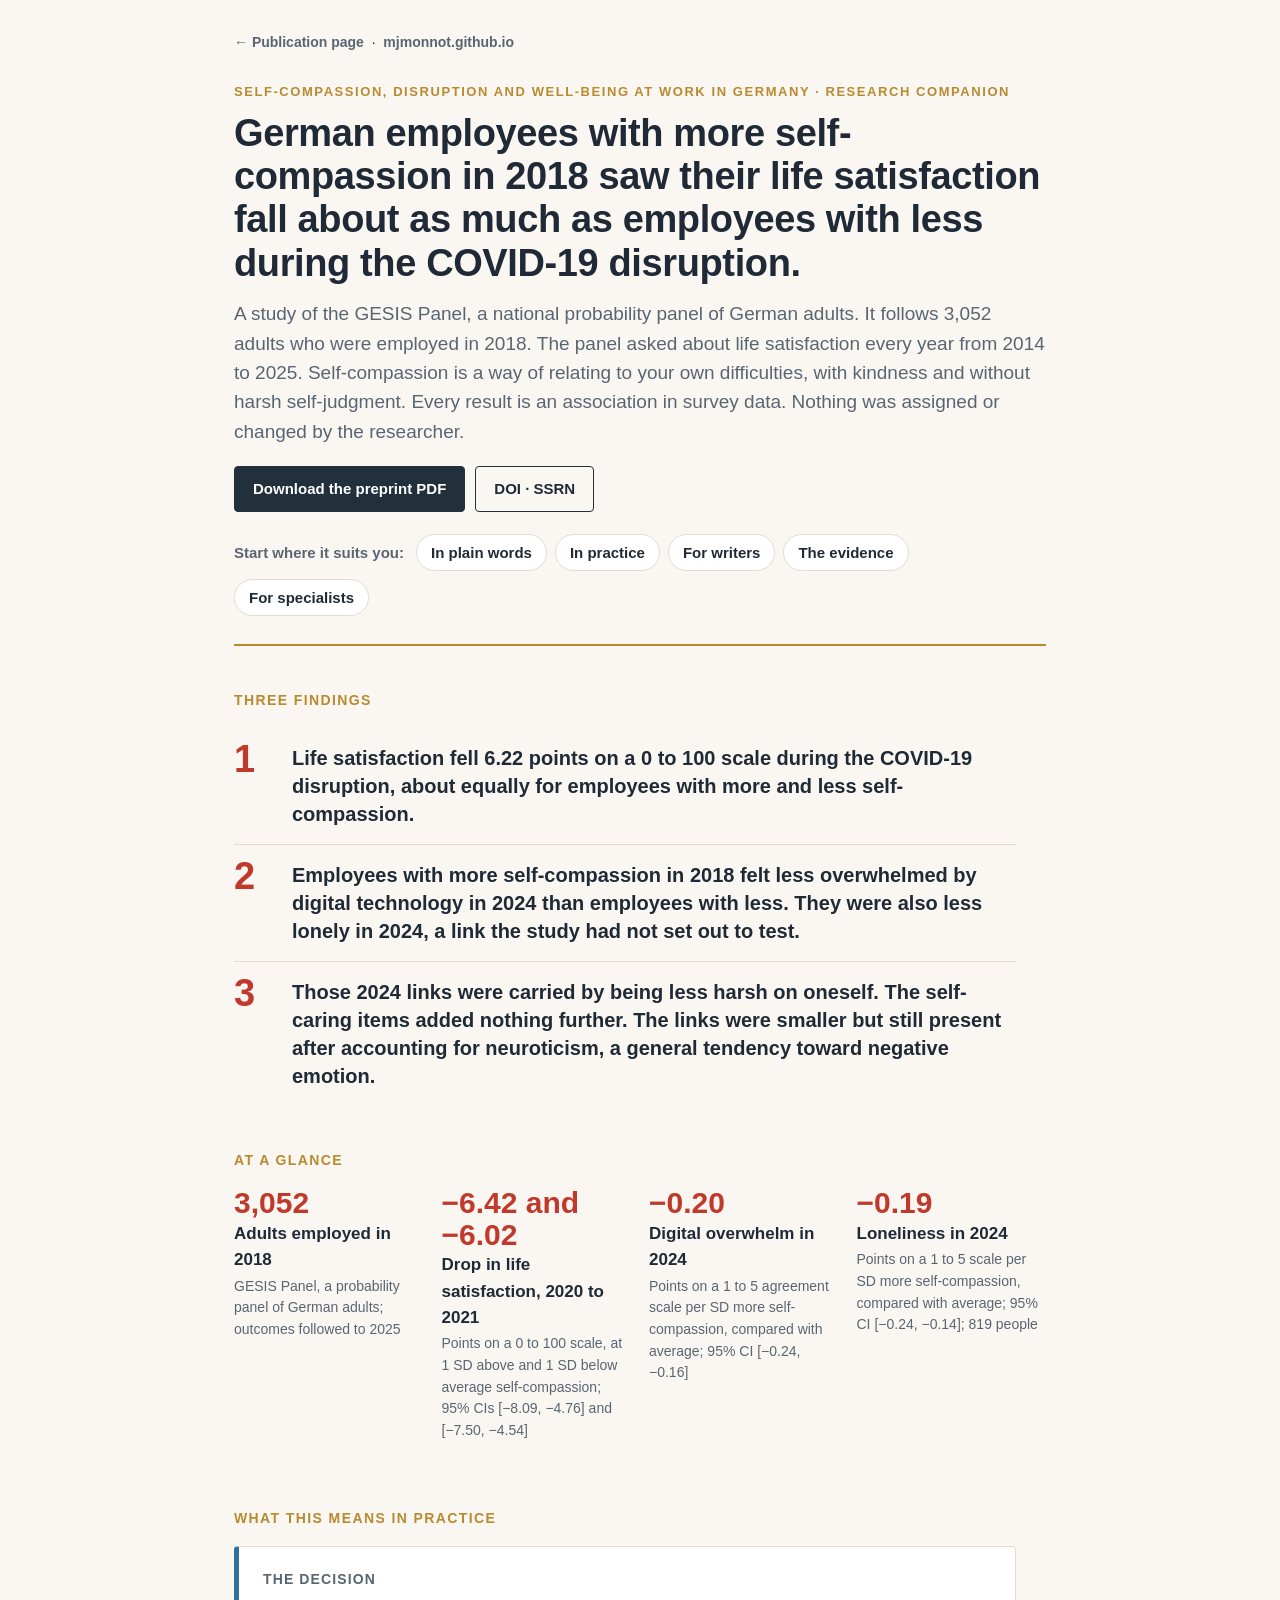
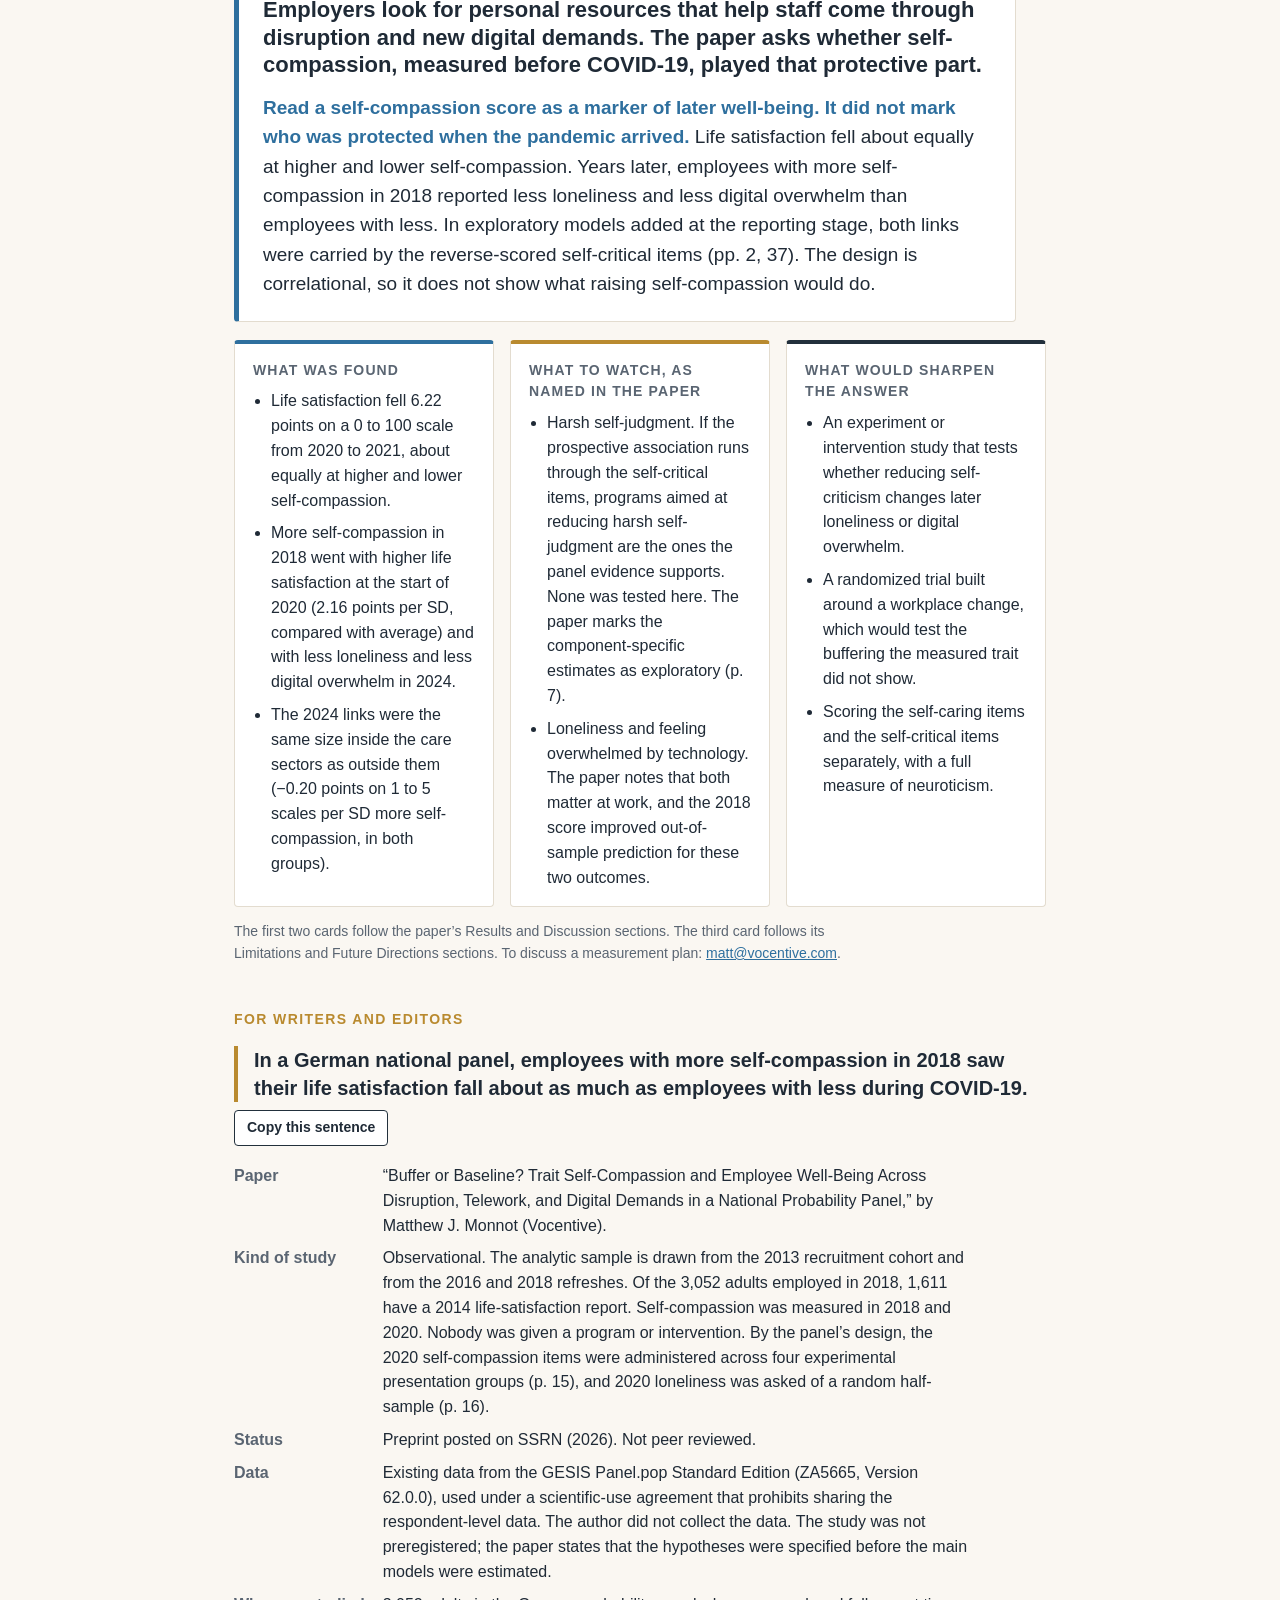
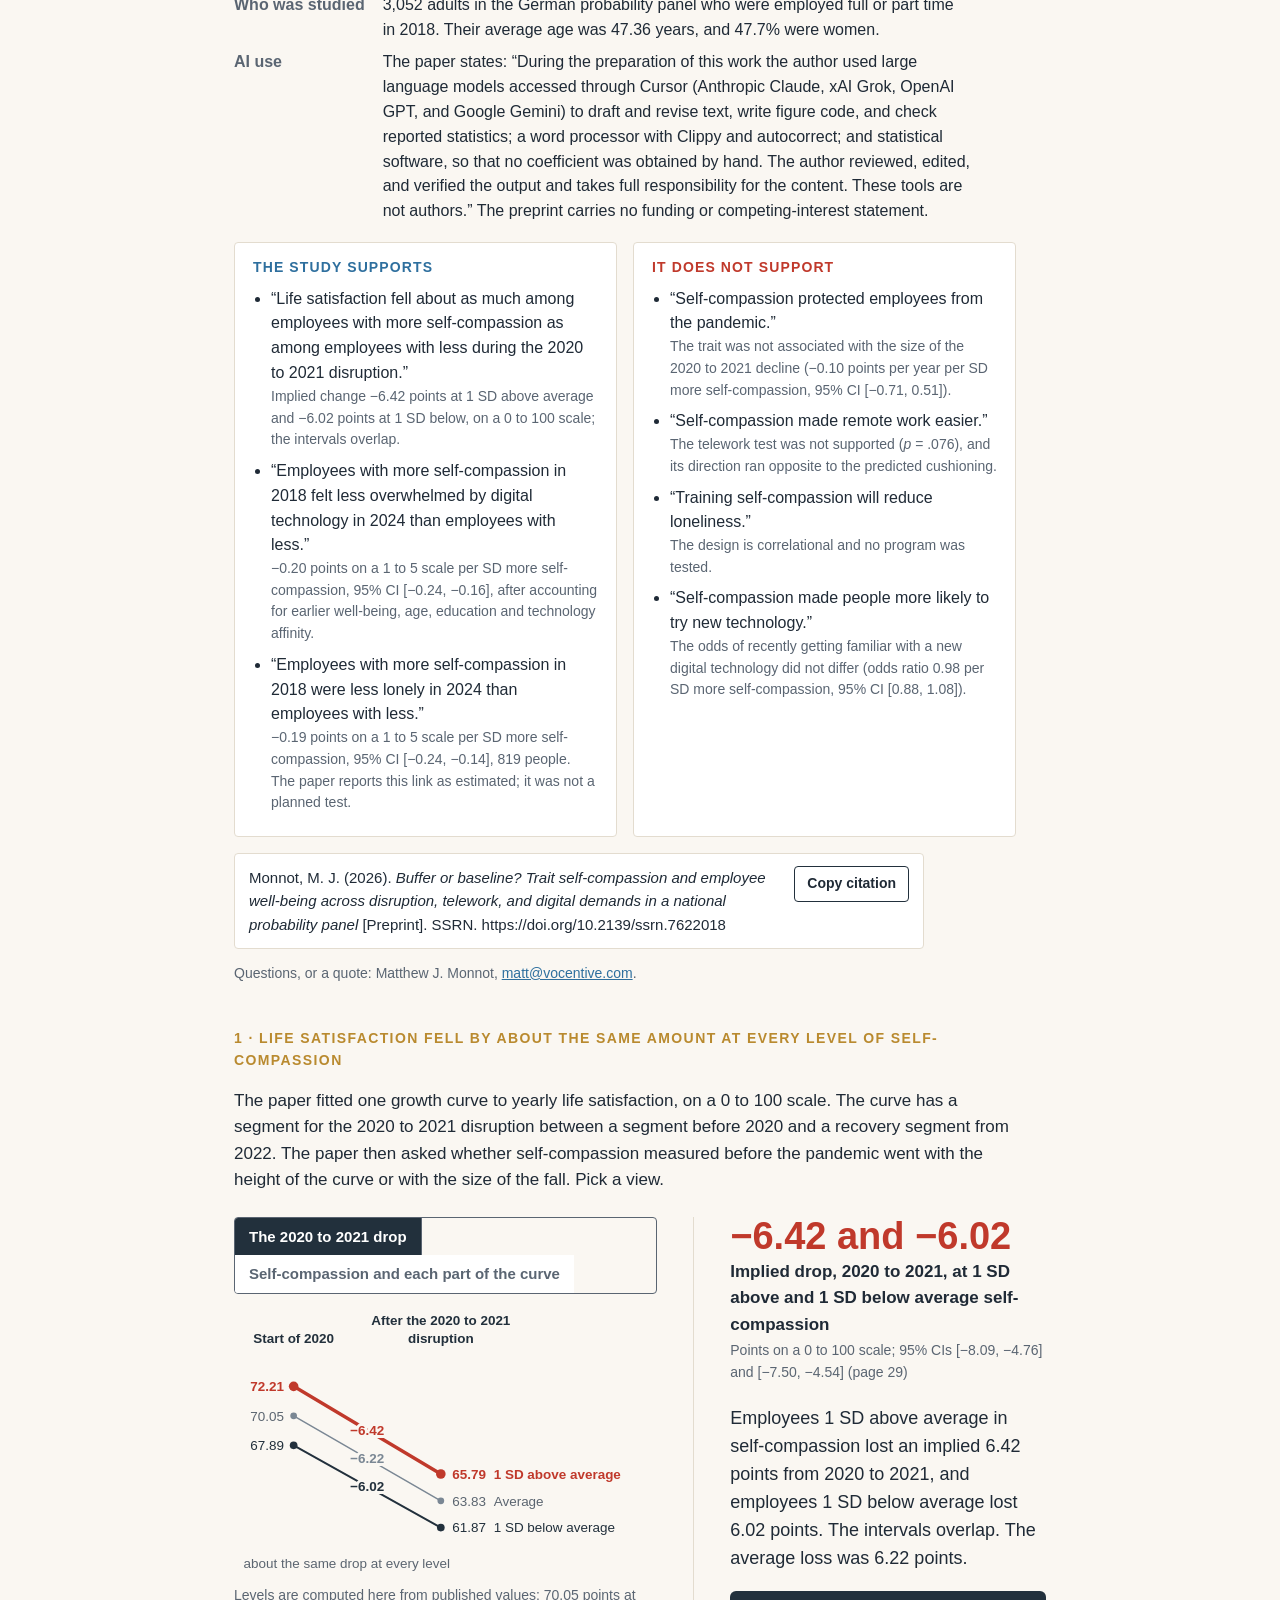
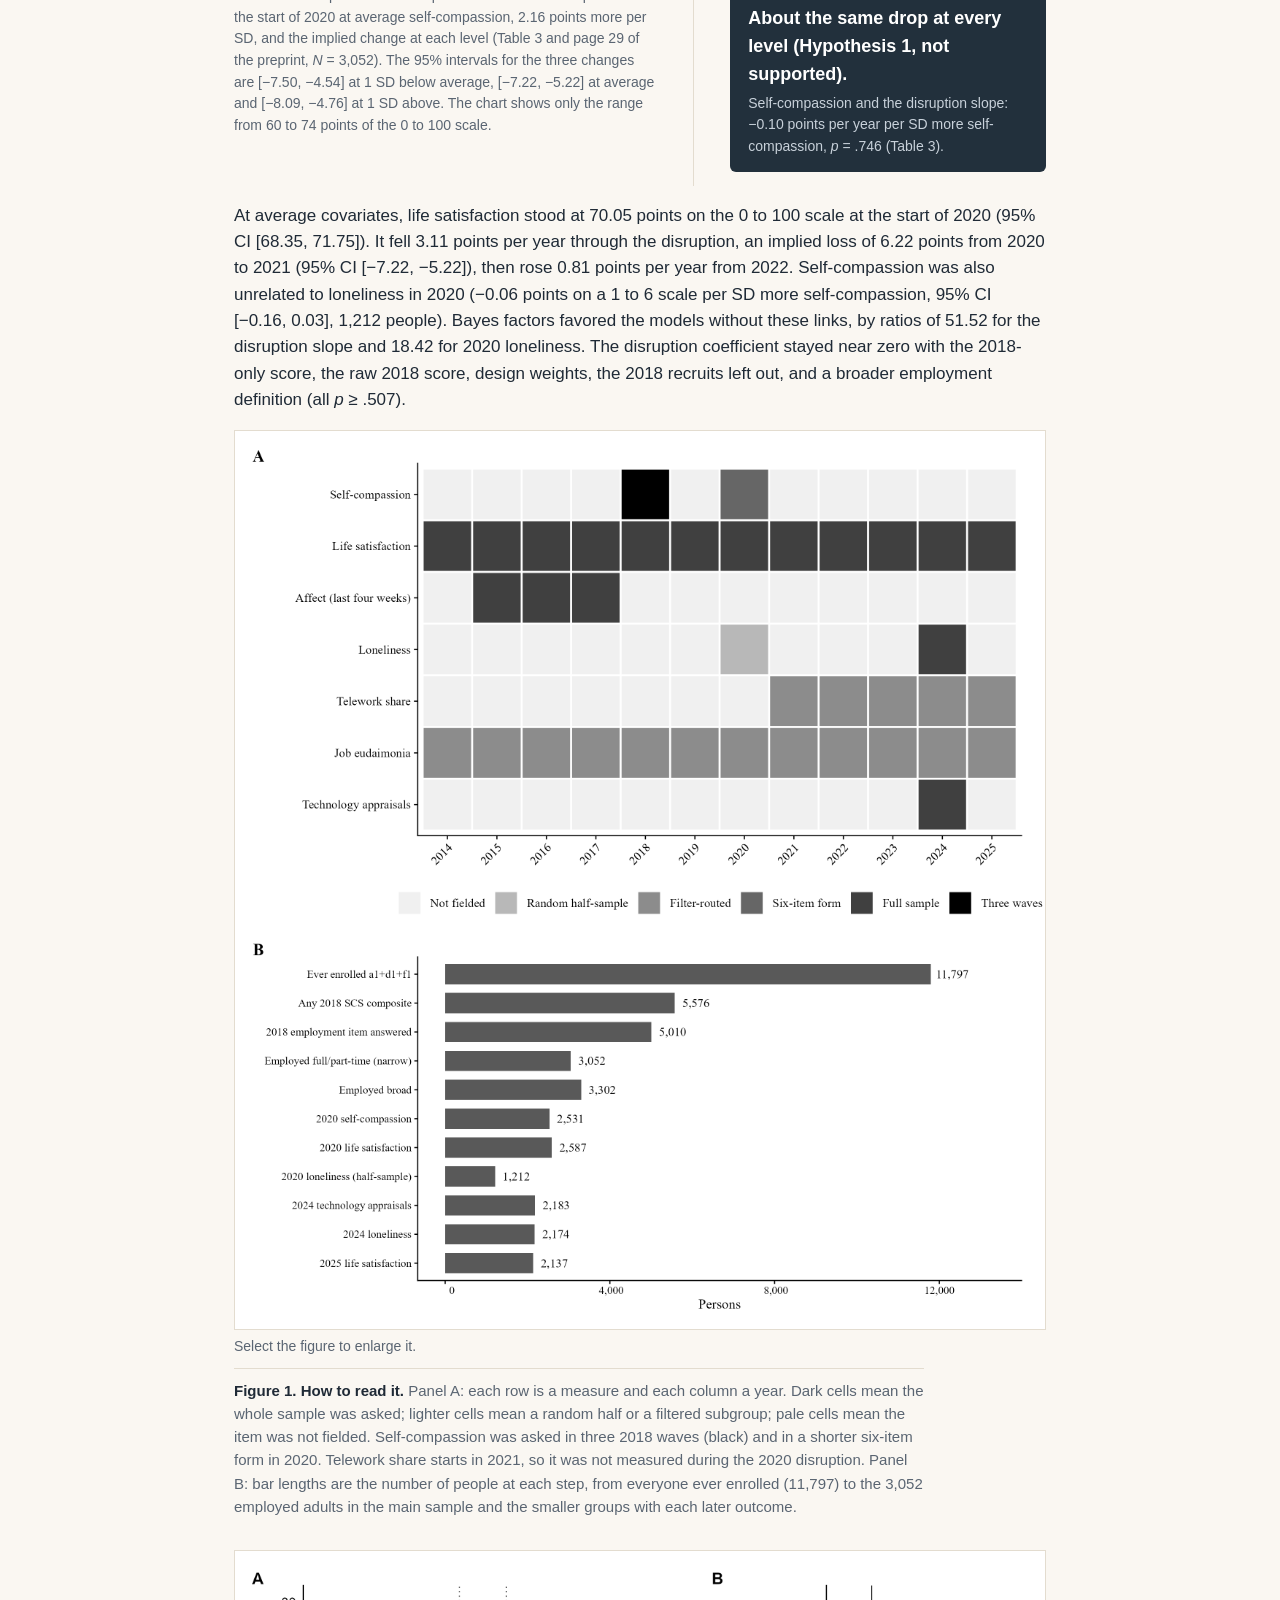
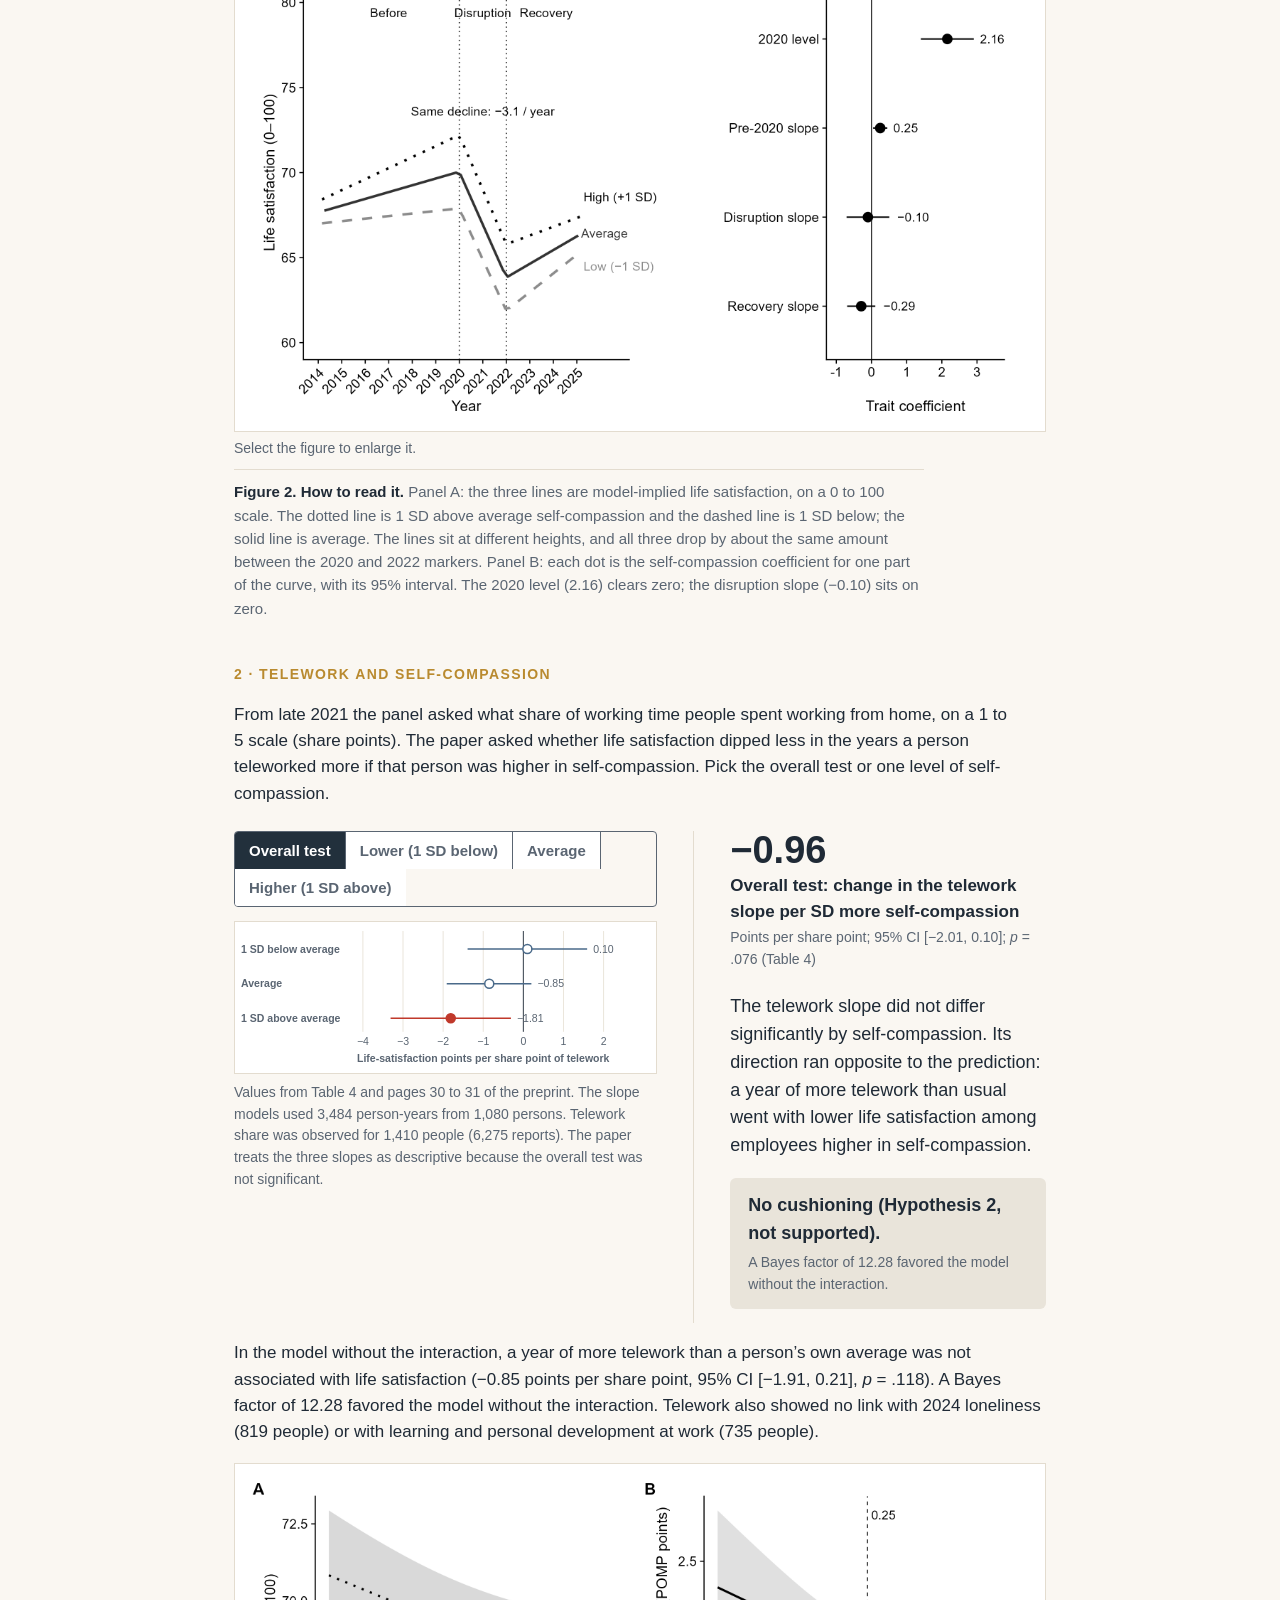
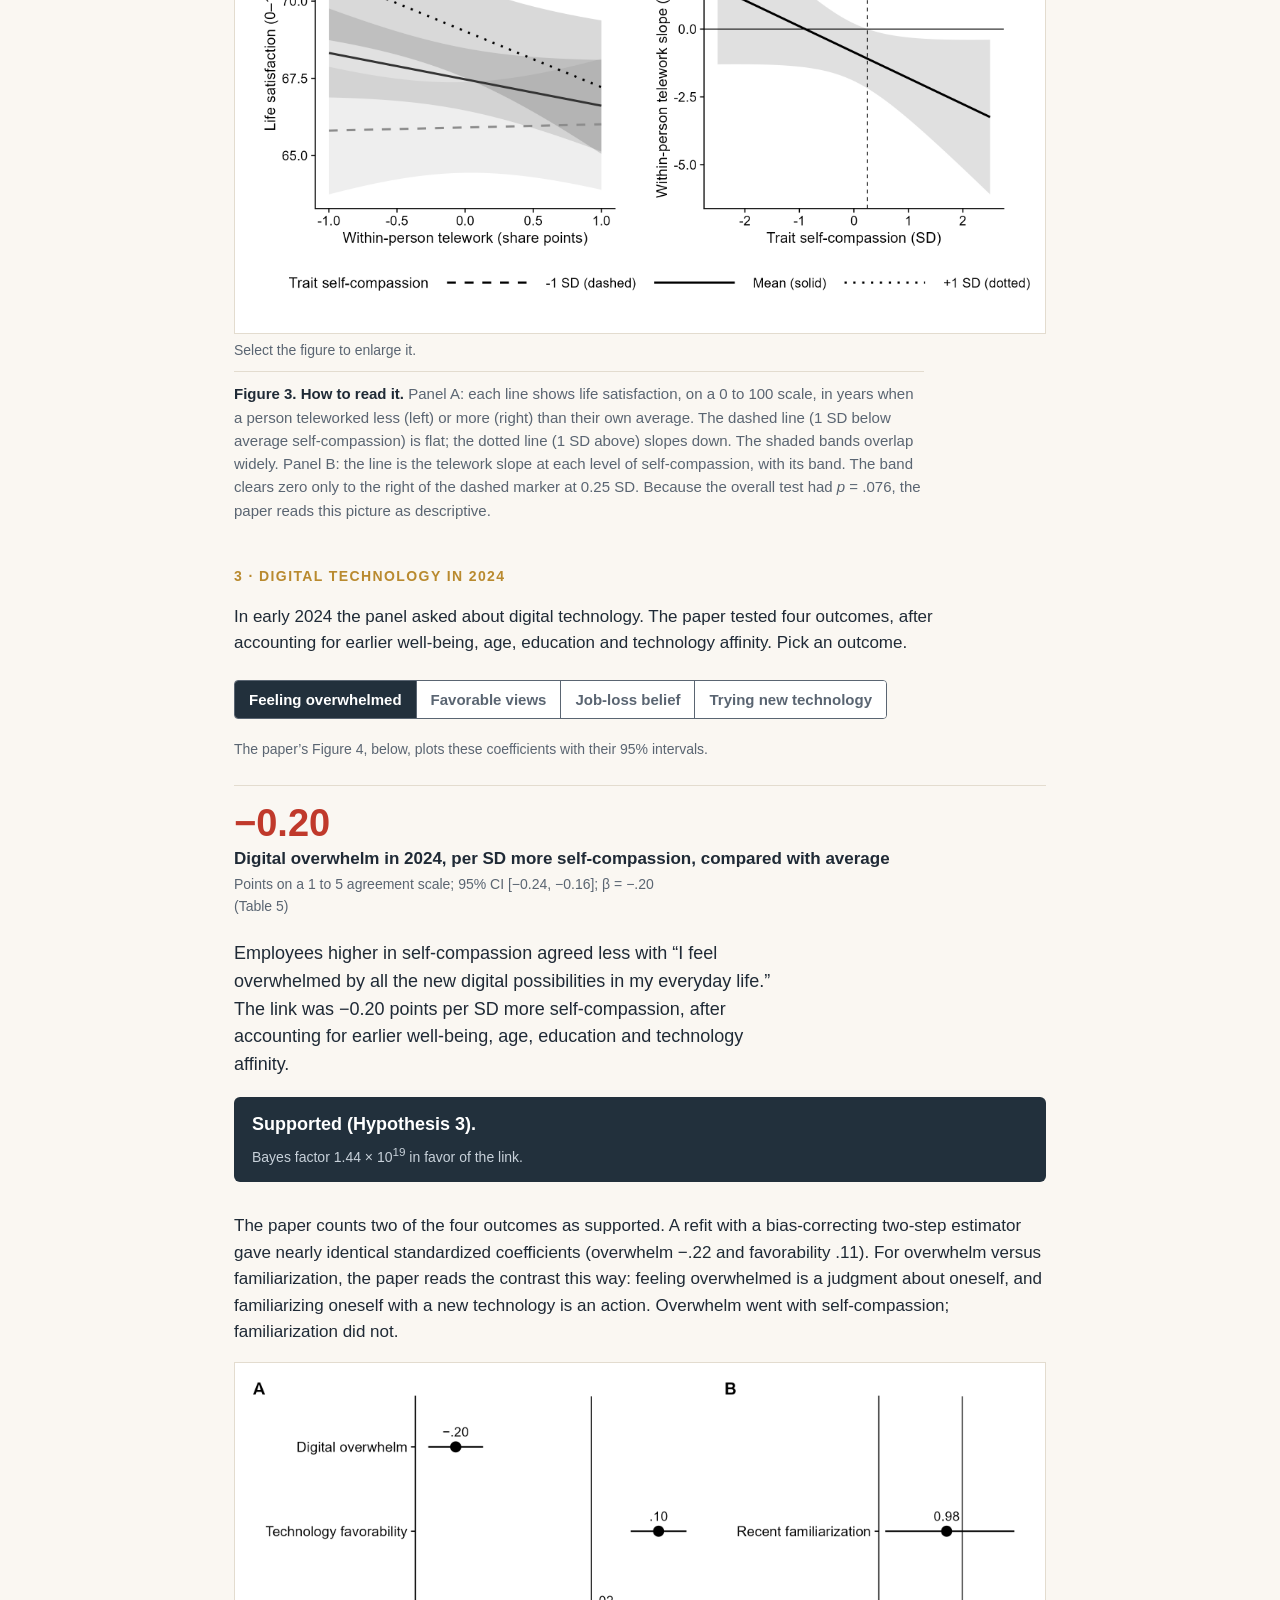
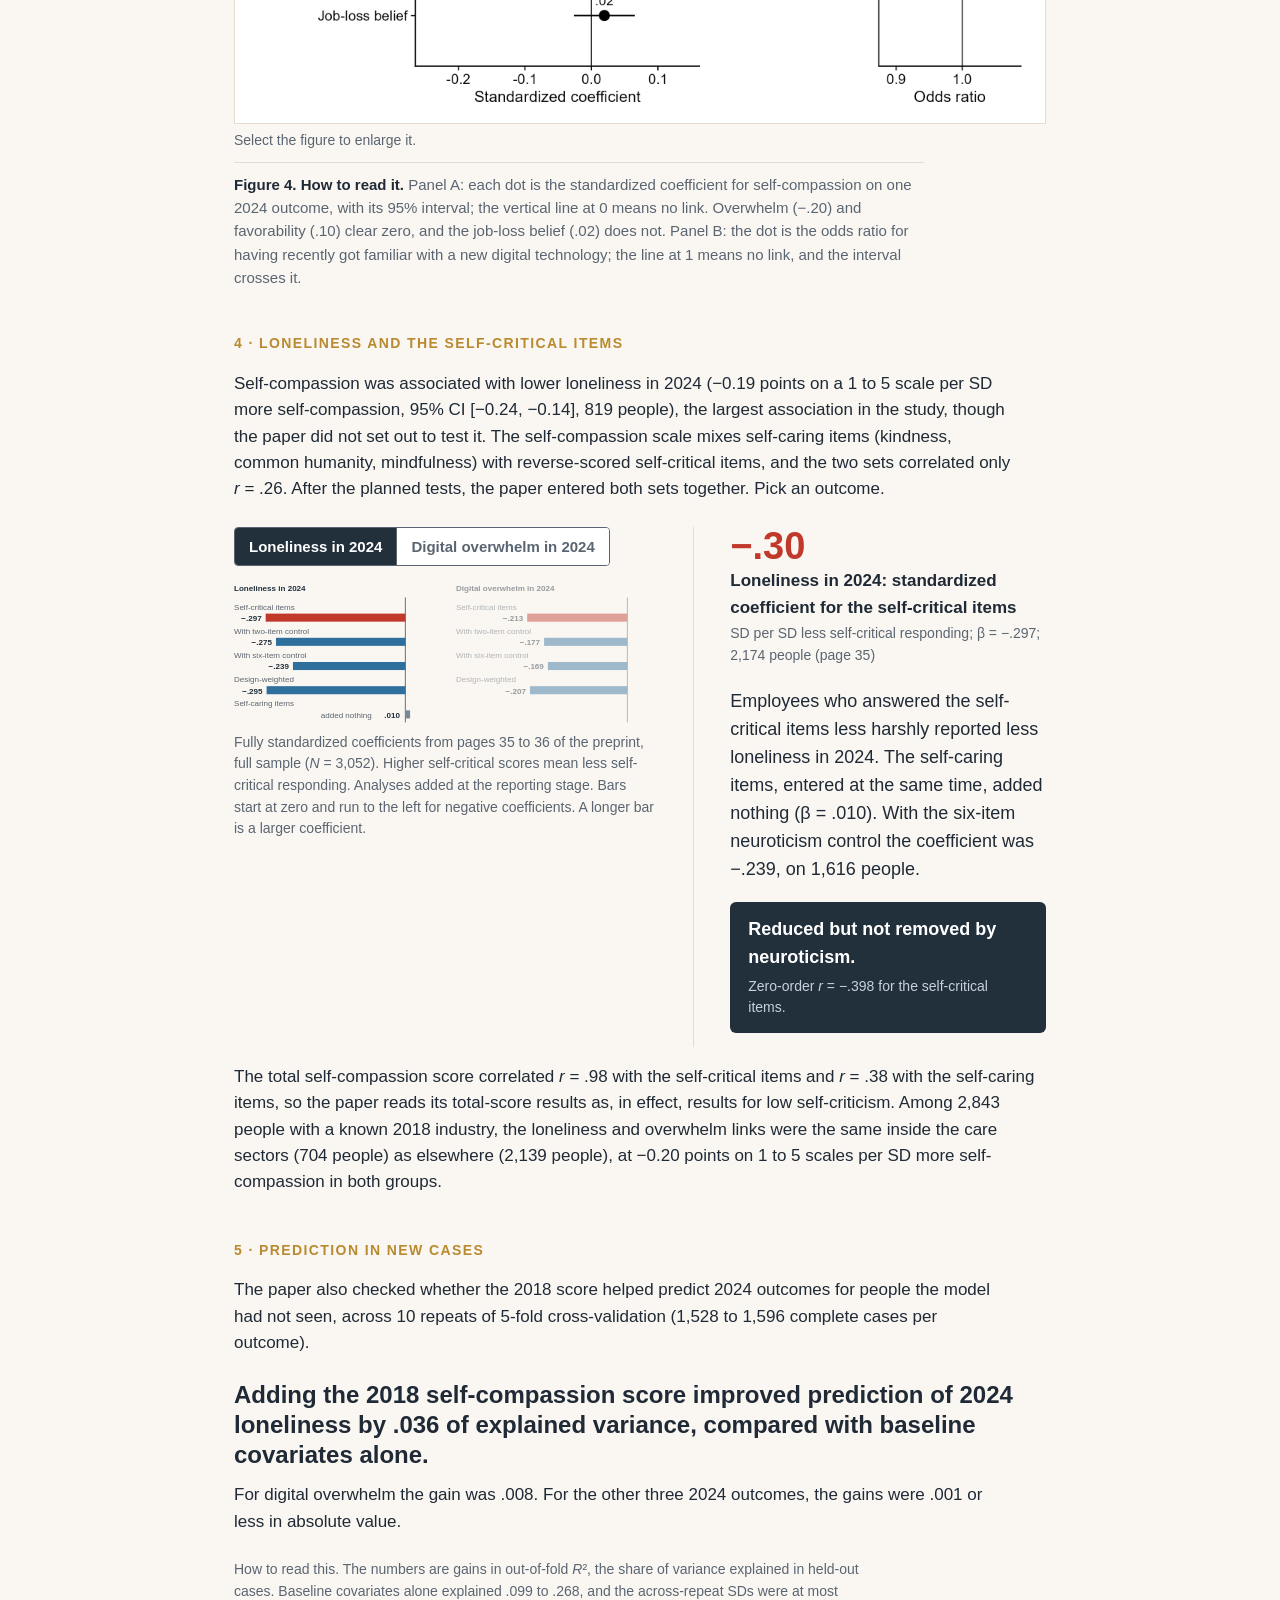
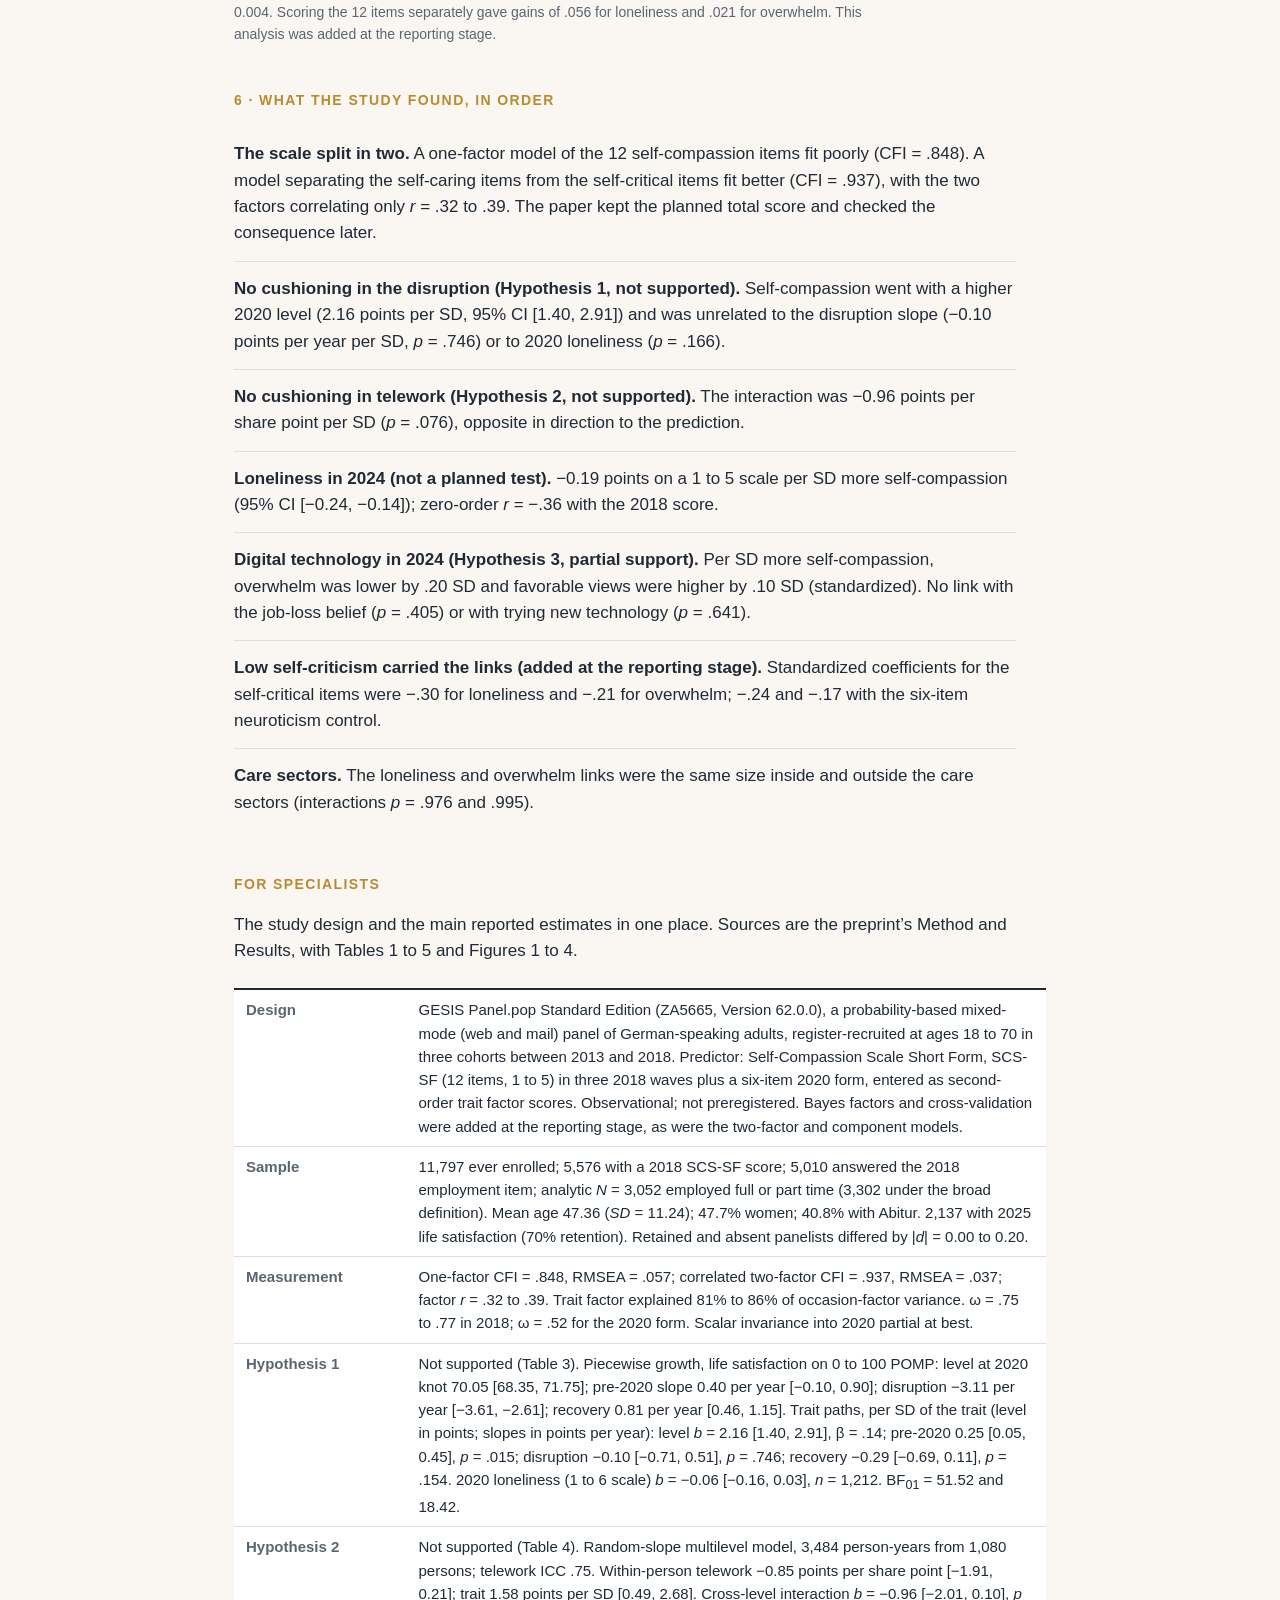
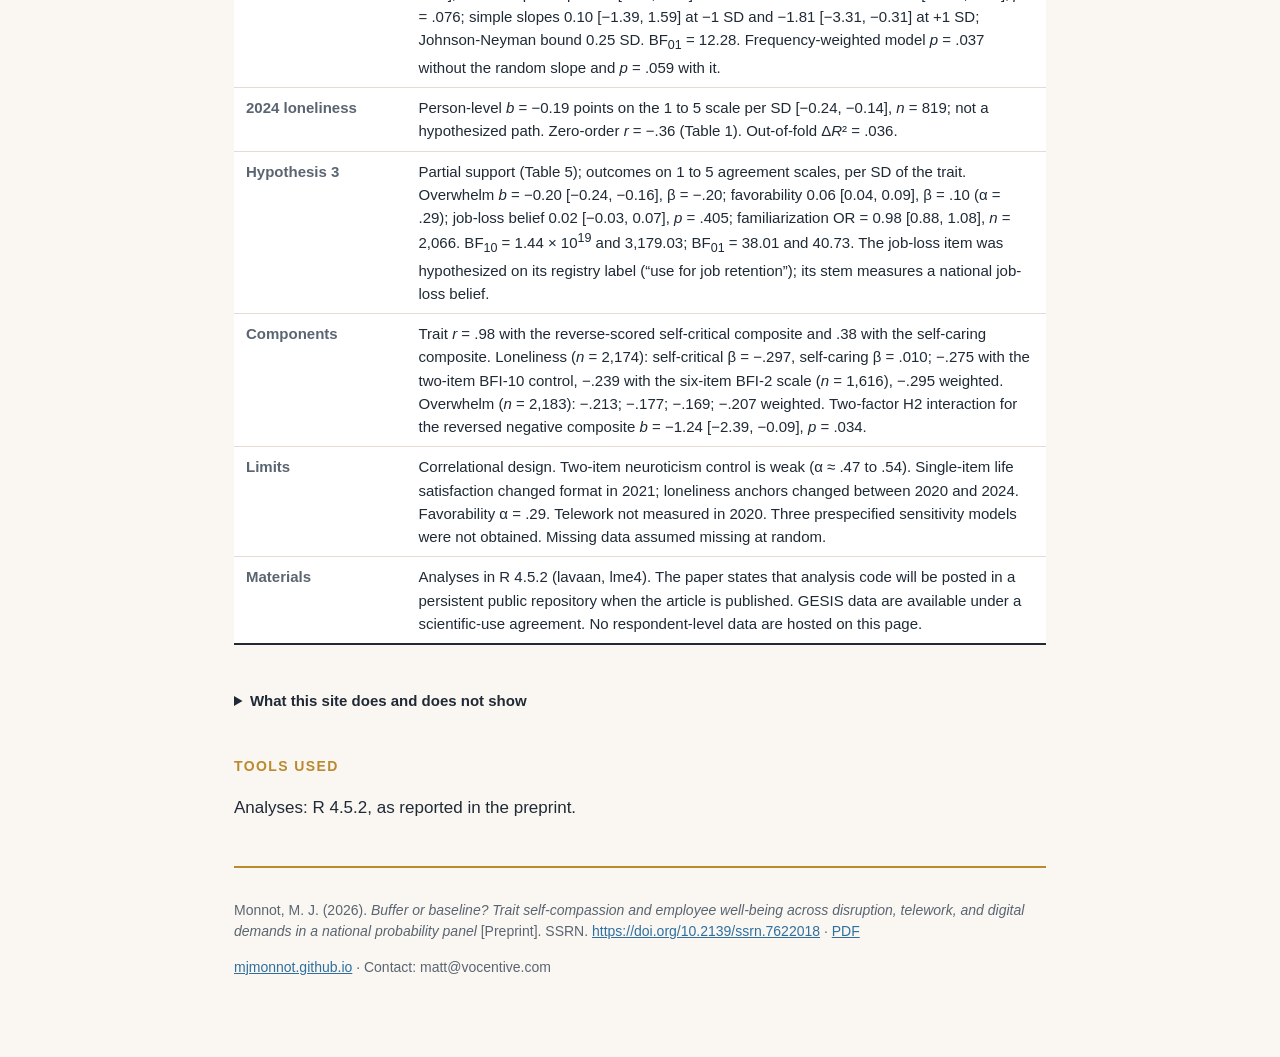
==== commit 272299b4: "Section 1: the guess-first question is removed; the view switch stays The life-satisfaction chart op" ====
--- a/index.html
+++ b/index.html
@@ -155,8 +155,7 @@
 <section id="evidence" aria-labelledby="s1">
   <p class="section-label" id="s1">1 &middot; Life satisfaction fell by about the same amount at every level of self-compassion</p>
   <p class="section-intro">The paper fitted one growth curve to yearly life satisfaction, on a 0 to 100 scale. The curve has a segment for the 2020 to 2021 disruption between a segment before 2020 and a recovery segment from 2022. The paper then asked whether self-compassion measured before the pandemic went with the height of the curve or with the size of the fall. Pick a view.</p>
-  <div id="guess"></div>
-  <div id="ls-wrap" class="guess-target">
+  <div id="ls-wrap">
   <div class="calc">
     <div class="controls">
       <div class="seg" role="group" aria-label="Choose a view of the life-satisfaction results" id="ls-seg">
@@ -442,7 +441,7 @@
       main: "Self-compassion went with the height of the curve.", barsub: "Red dots are significant (<em>p</em> &lt; .05); open grey dots are not.", muted: false }
   };
   var lsSvg = document.getElementById("ls-chart");
-  var lsView = "drop", lsGuess = null;
+  var lsView = "drop";
   var INK = "#22303c", MID = "#7a8794", LBL = "#5b6570", SRED = "#c0392b";
   var LSCAP = {
     drop: "Levels are computed here from published values: 70.05 points at the start of 2020 at average self-compassion, 2.16 points more per SD, and the implied change at each level (Table 3 and page 29 of the preprint, <em>N</em> = 3,052). The 95% intervals for the three changes are [&minus;7.50, &minus;4.54] at 1 SD below average, [&minus;7.22, &minus;5.22] at average and [&minus;8.09, &minus;4.76] at 1 SD above. The chart shows only the range from 60 to 74 points of the 0 to 100 scale.",
@@ -482,27 +481,6 @@
     });
     txt(lsSvg, 10, 270, "about the same drop at every level");
     rects.push([8, 256, 262, 274]);
-    if (lsGuess != null) {
-      var yg = y(lines[2].s - lsGuess);
-      lsSvg.appendChild(el("line", { x1: XL, y1: y(lines[2].s), x2: XR, y2: yg, stroke: SRED, "stroke-width": 1, "stroke-dasharray": "3 3" }));
-      lsSvg.appendChild(el("circle", { cx: XR, cy: yg, r: 8, fill: "none", stroke: SRED, "stroke-width": 2 }));
-      for (var q = 0; q <= 1; q += 0.04) obst.push([XL + (XR - XL) * q, y(lines[2].s) + (yg - y(lines[2].s)) * q]);
-      var W = 7.4 * 10 + 4, hit = function (x0, yb) {
-        var r = [x0, yb - 13, x0 + W, yb + 4];
-        if (r[1] < 40 || r[3] > 252) return true;
-        for (var a = 0; a < rects.length; a++) { var b = rects[a]; if (r[0] < b[2] + 2 && r[2] > b[0] - 2 && r[1] < b[3] + 2 && r[3] > b[1] - 2) return true; }
-        for (var k = 0; k < obst.length; k++) { var p = obst[k]; if (p[0] > r[0] - 3 && p[0] < r[2] + 3 && p[1] > r[1] - 4 && p[1] < r[3] + 4) return true; }
-        return false;
-      };
-      var pos = null, dys = [0, -4, 4, -8, 8, -12, 12, -16, 16, -20, 20, -24, 24];
-      for (var m = 0; m < dys.length && !pos; m++) {
-        var yb = yg + 5 + dys[m];
-        if (!hit(XR + 14, yb)) pos = { x: XR + 14, y: yb, a: "start" };
-        else if (!hit(XR - 14 - W, yb)) pos = { x: XR - 14, y: yb, a: "end" };
-      }
-      if (!pos) pos = { x: XR + 14, y: yg + 5, a: "start" };
-      txt(lsSvg, pos.x, pos.y, "your guess", { a: pos.a, f: SRED, w: 700 });
-    }
   }
   function drawLs(k) {
     var d = LS[k]; clear(lsSvg); lsView = k;
@@ -522,20 +500,6 @@
   }
   seg("ls-seg", drawLs);
   drawLs("drop");
-  Companion.guess(document.getElementById("guess"), {
-    question: "Before you look: employees 1 SD below average in self-compassion lost an implied 6.02 points of life satisfaction, on a 0 to 100 scale, across 2020 and 2021. How many points did employees 1 SD above average lose?",
-    min: 0, max: 12, step: 0.1, start: 6,
-    format: function (v) { return v.toFixed(1) + " points"; },
-    reveal: document.getElementById("ls-wrap"),
-    feedback: function (v) {
-      var g = v.toFixed(1), d = v - 6.42;
-      lsGuess = v; drawLs(lsView);
-      if (Math.abs(d) <= 0.5) return "You guessed <strong>" + g + "</strong> points. The paper&rsquo;s estimate is <strong>6.42</strong>, so you were close. That is about the same as the 6.02 points for employees lower in self-compassion.";
-      if (d < 0) return "You guessed <strong>" + g + "</strong> points. The paper&rsquo;s estimate is <strong>6.42</strong>, about the same as the 6.02 points for employees lower in self-compassion. The difference between the two was not statistically significant.";
-      return "You guessed <strong>" + g + "</strong> points. The paper&rsquo;s estimate is <strong>6.42</strong>, about the same as the 6.02 points for employees lower in self-compassion.";
-    }
-  });
-
   /* 2 . Table 4: telework simple slopes and interaction. */
   var TWR = [["1 SD below average", 0.10, [-1.39, 1.59], "0.10"], ["Average", -0.85, [-1.91, 0.20], "\u22120.85"], ["1 SD above average", -1.81, [-3.31, -0.31], "\u22121.81"]];
   var TW = {
